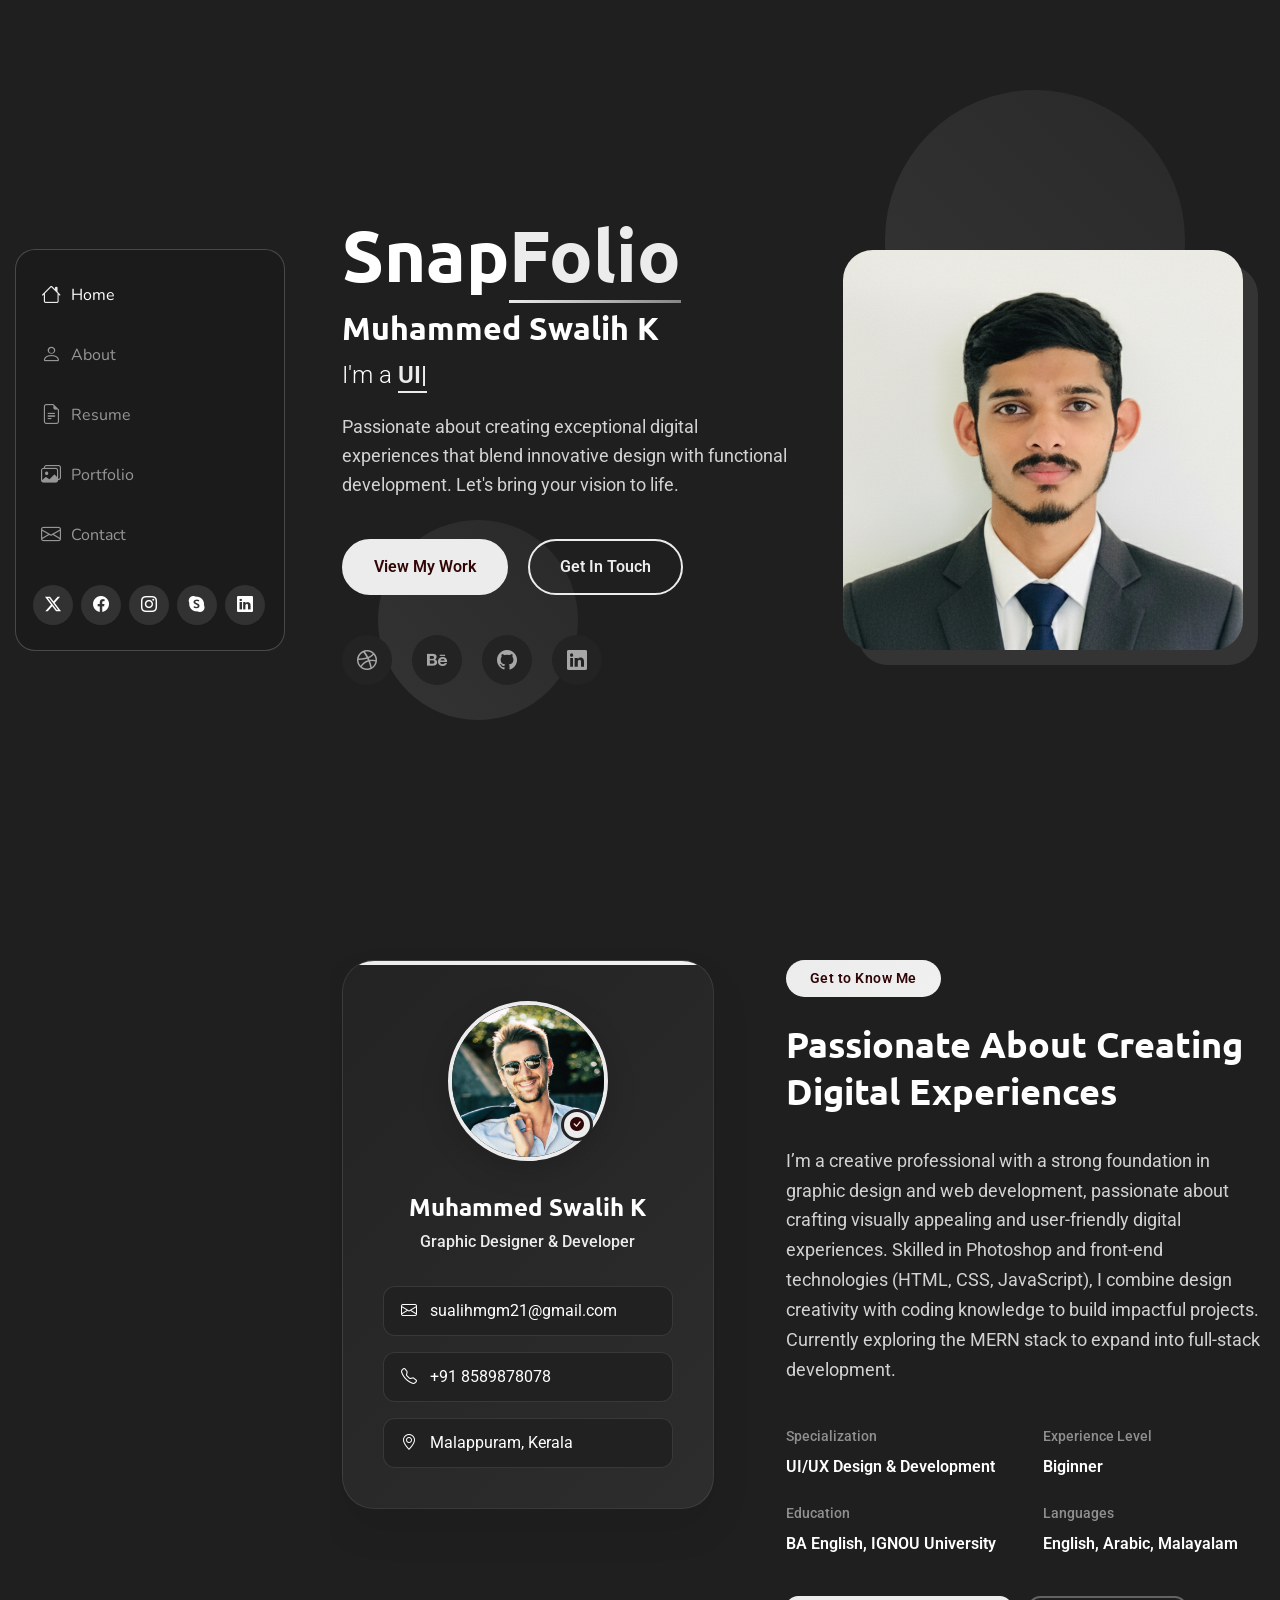
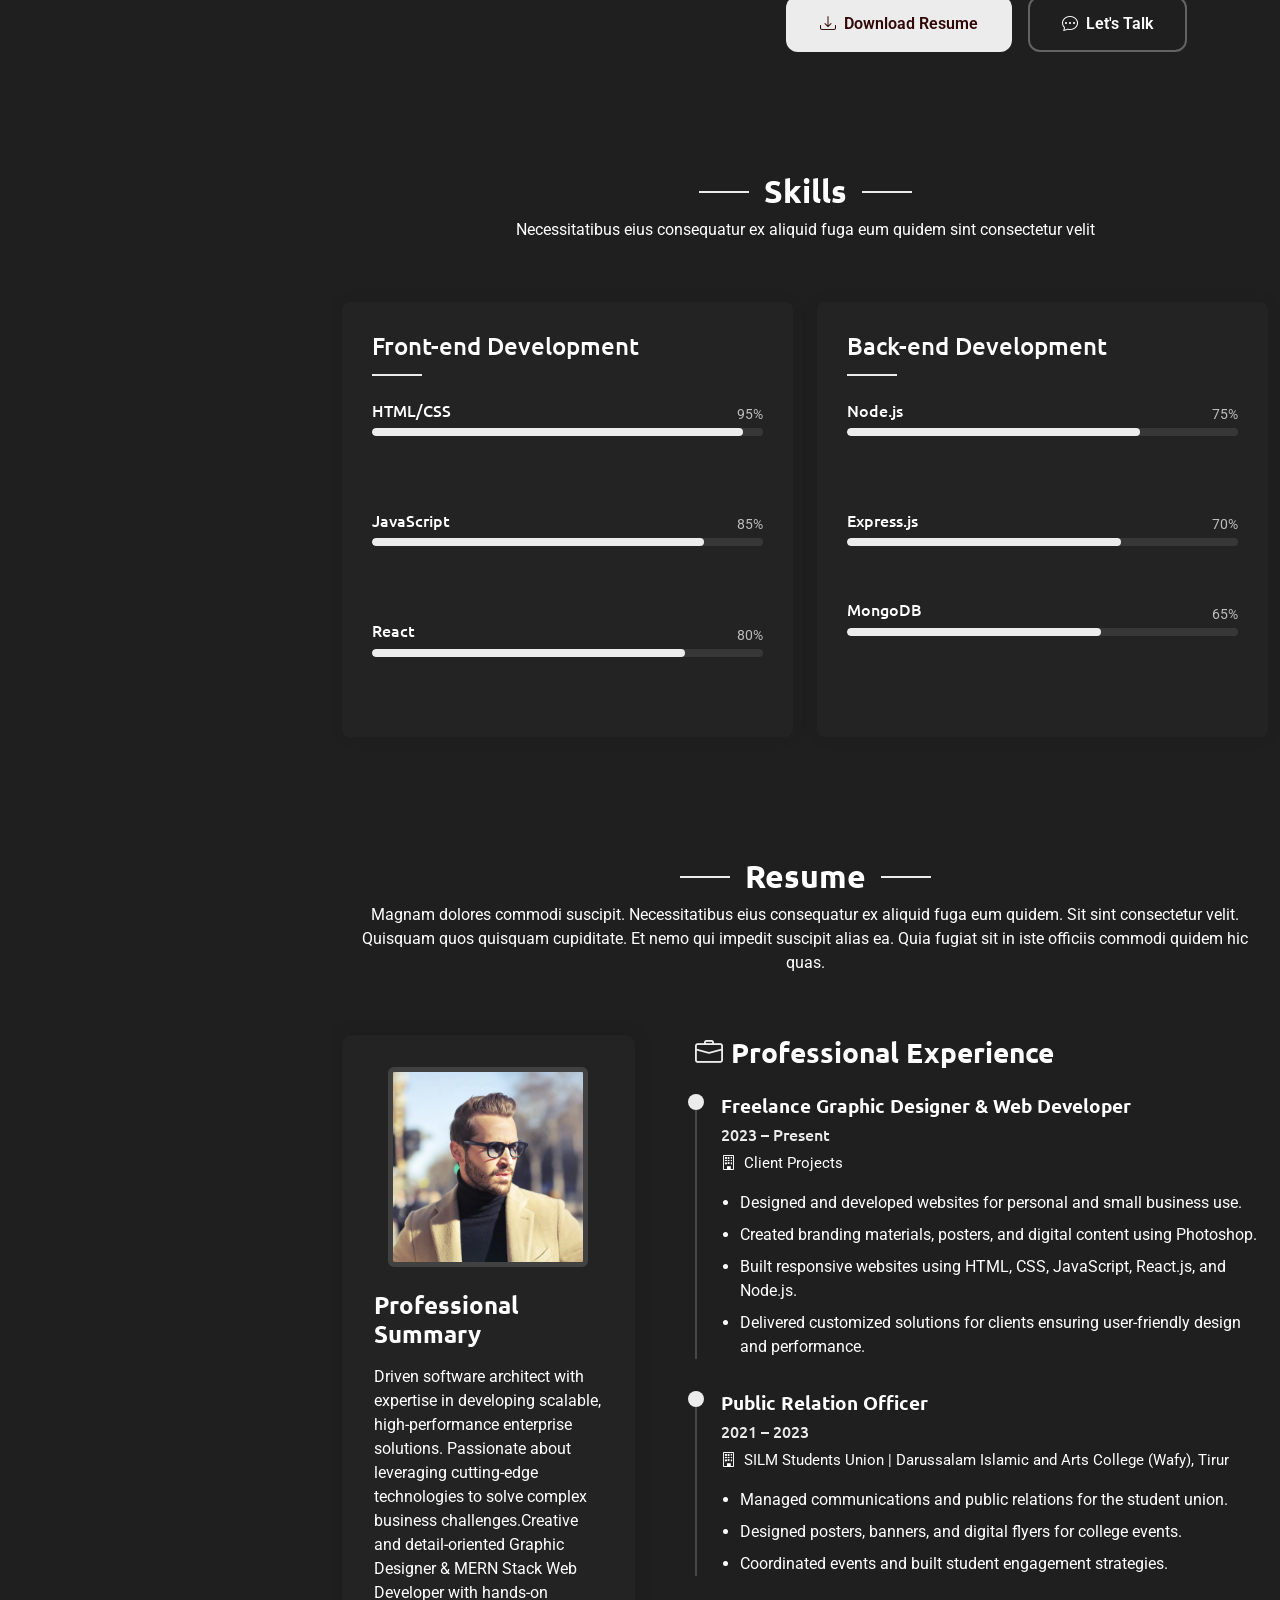
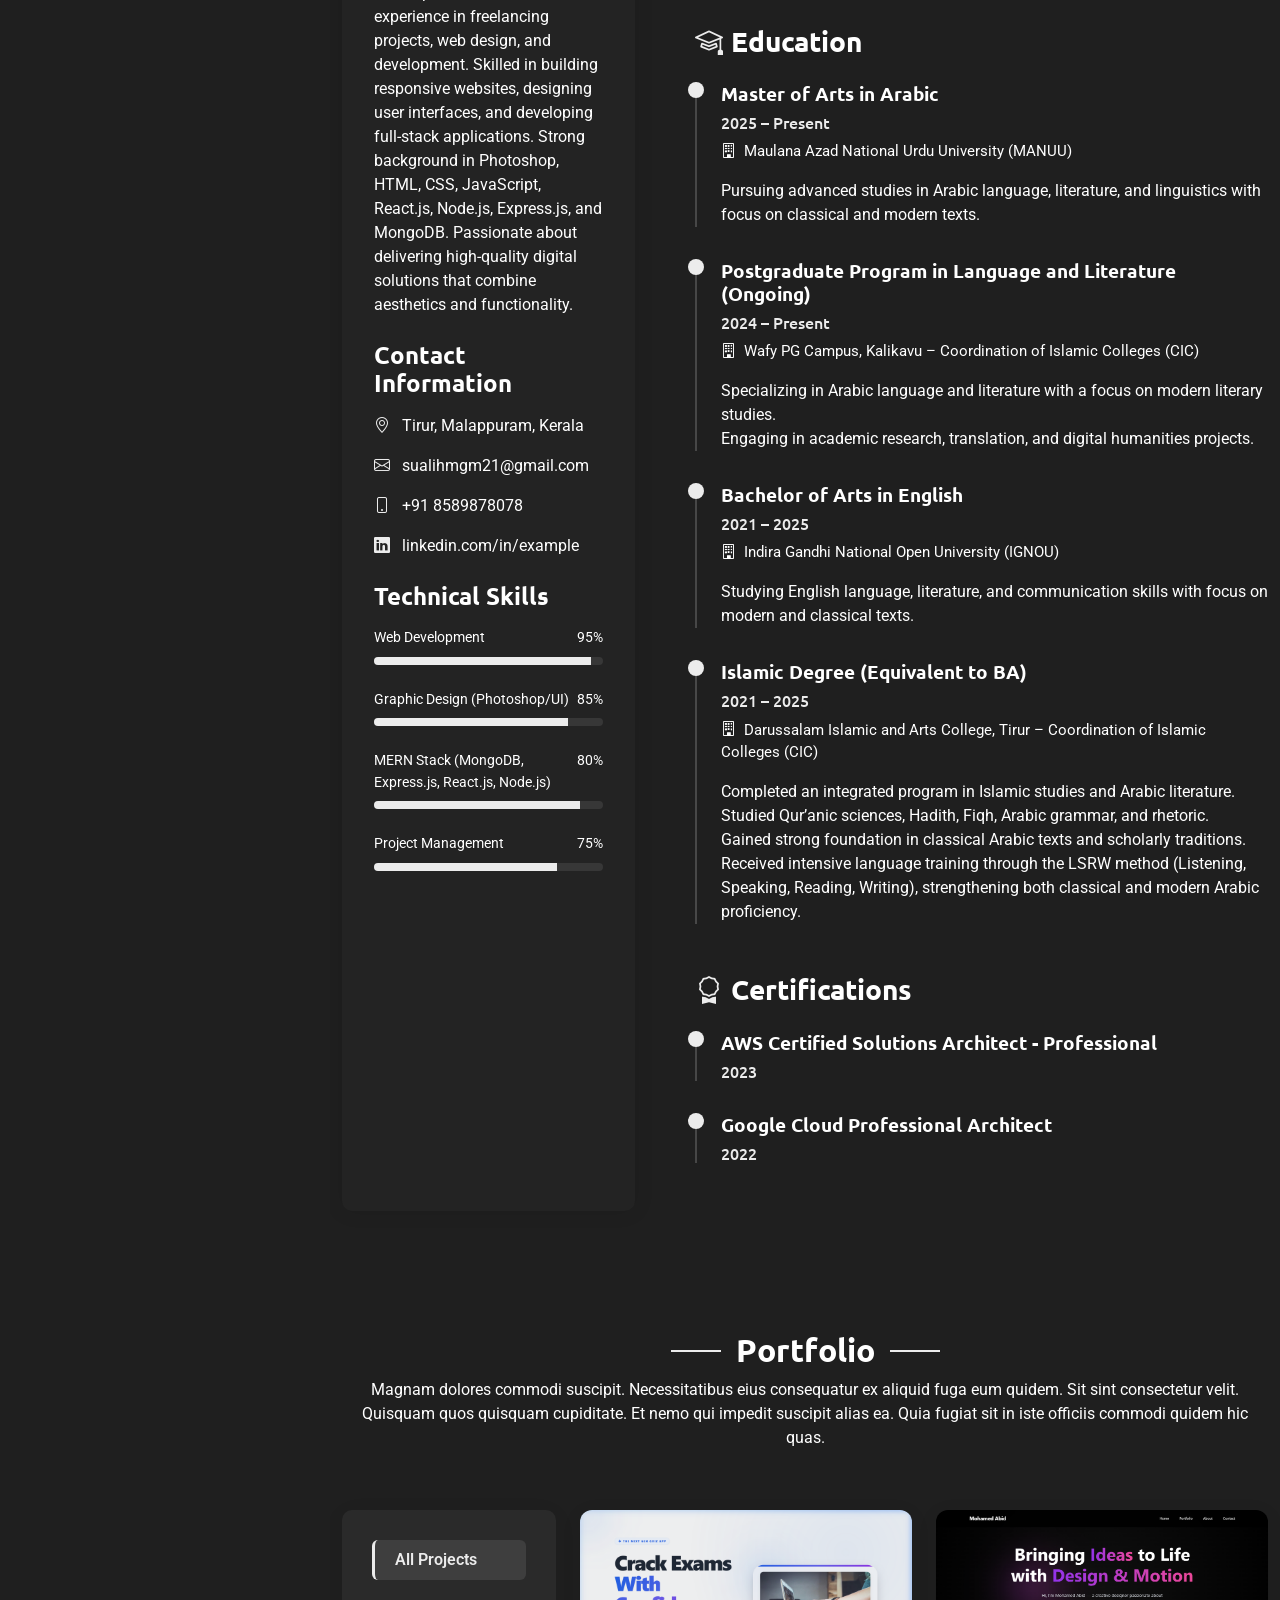
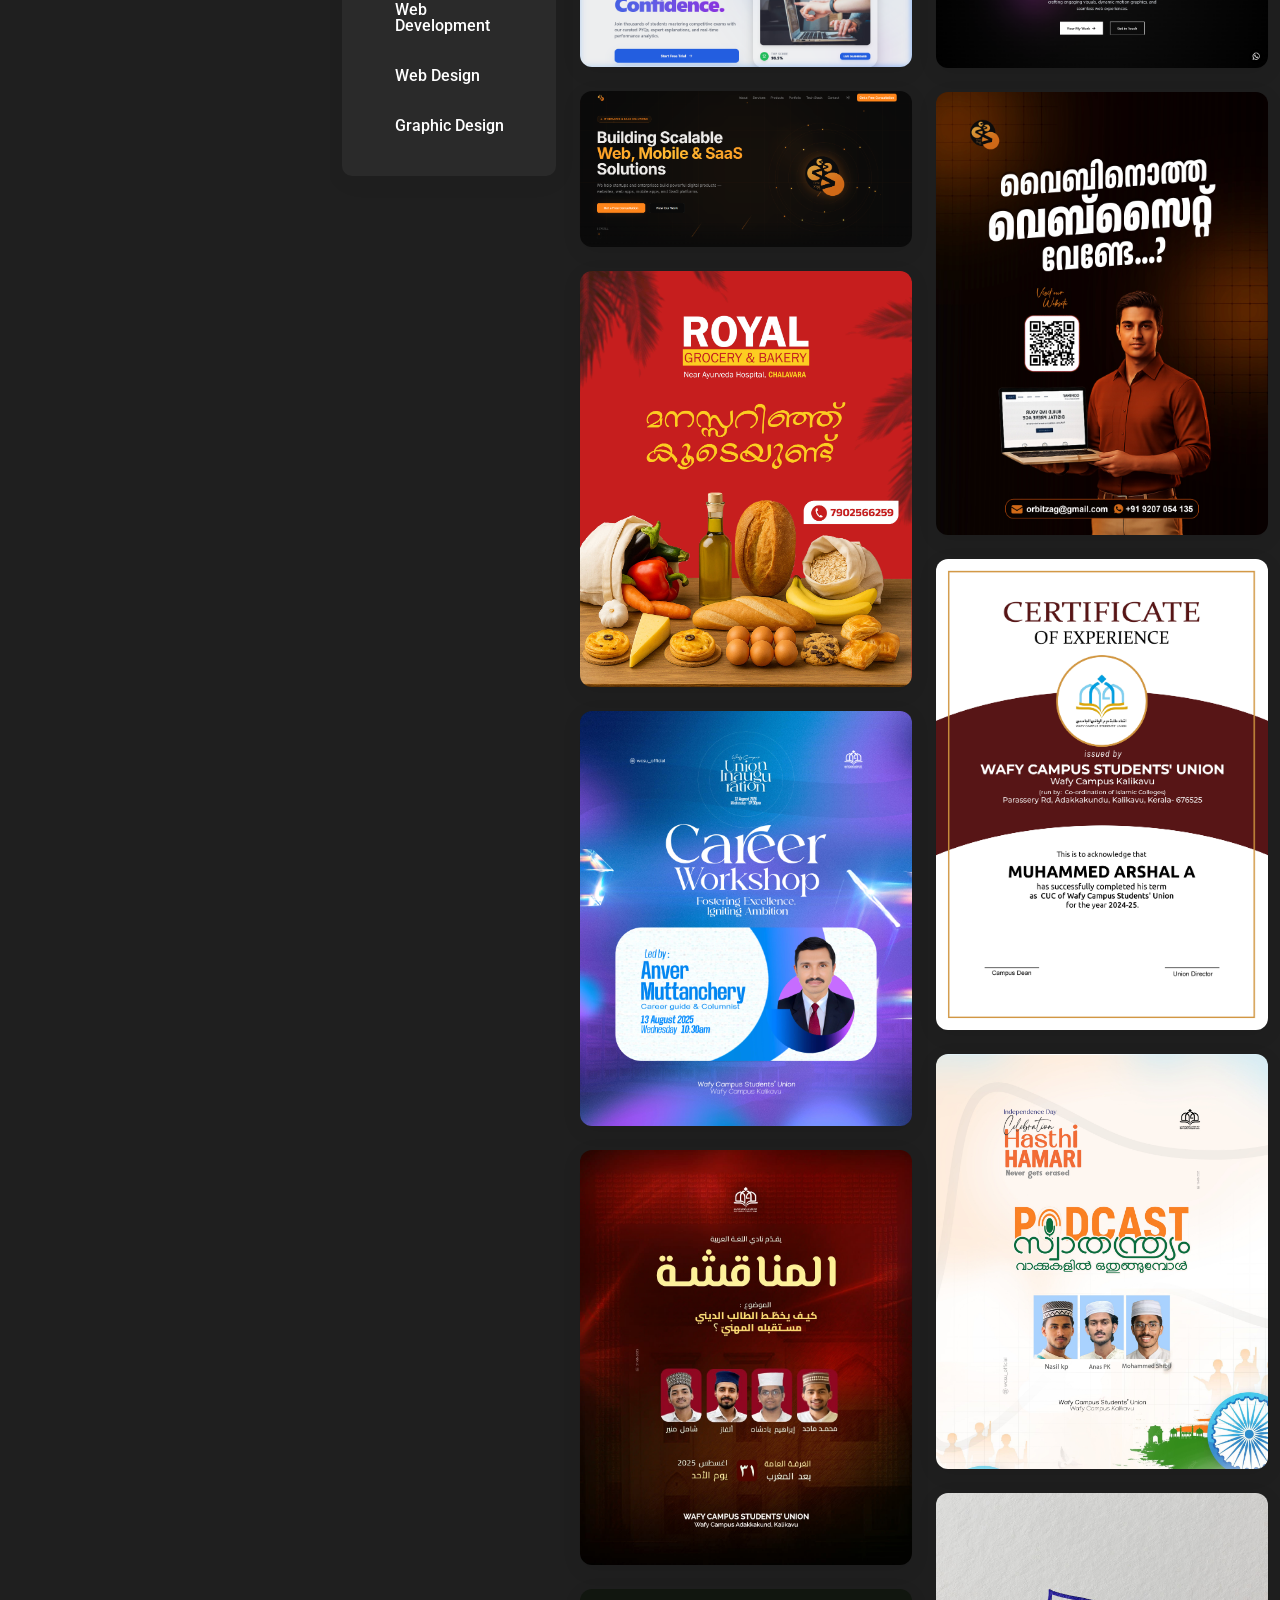
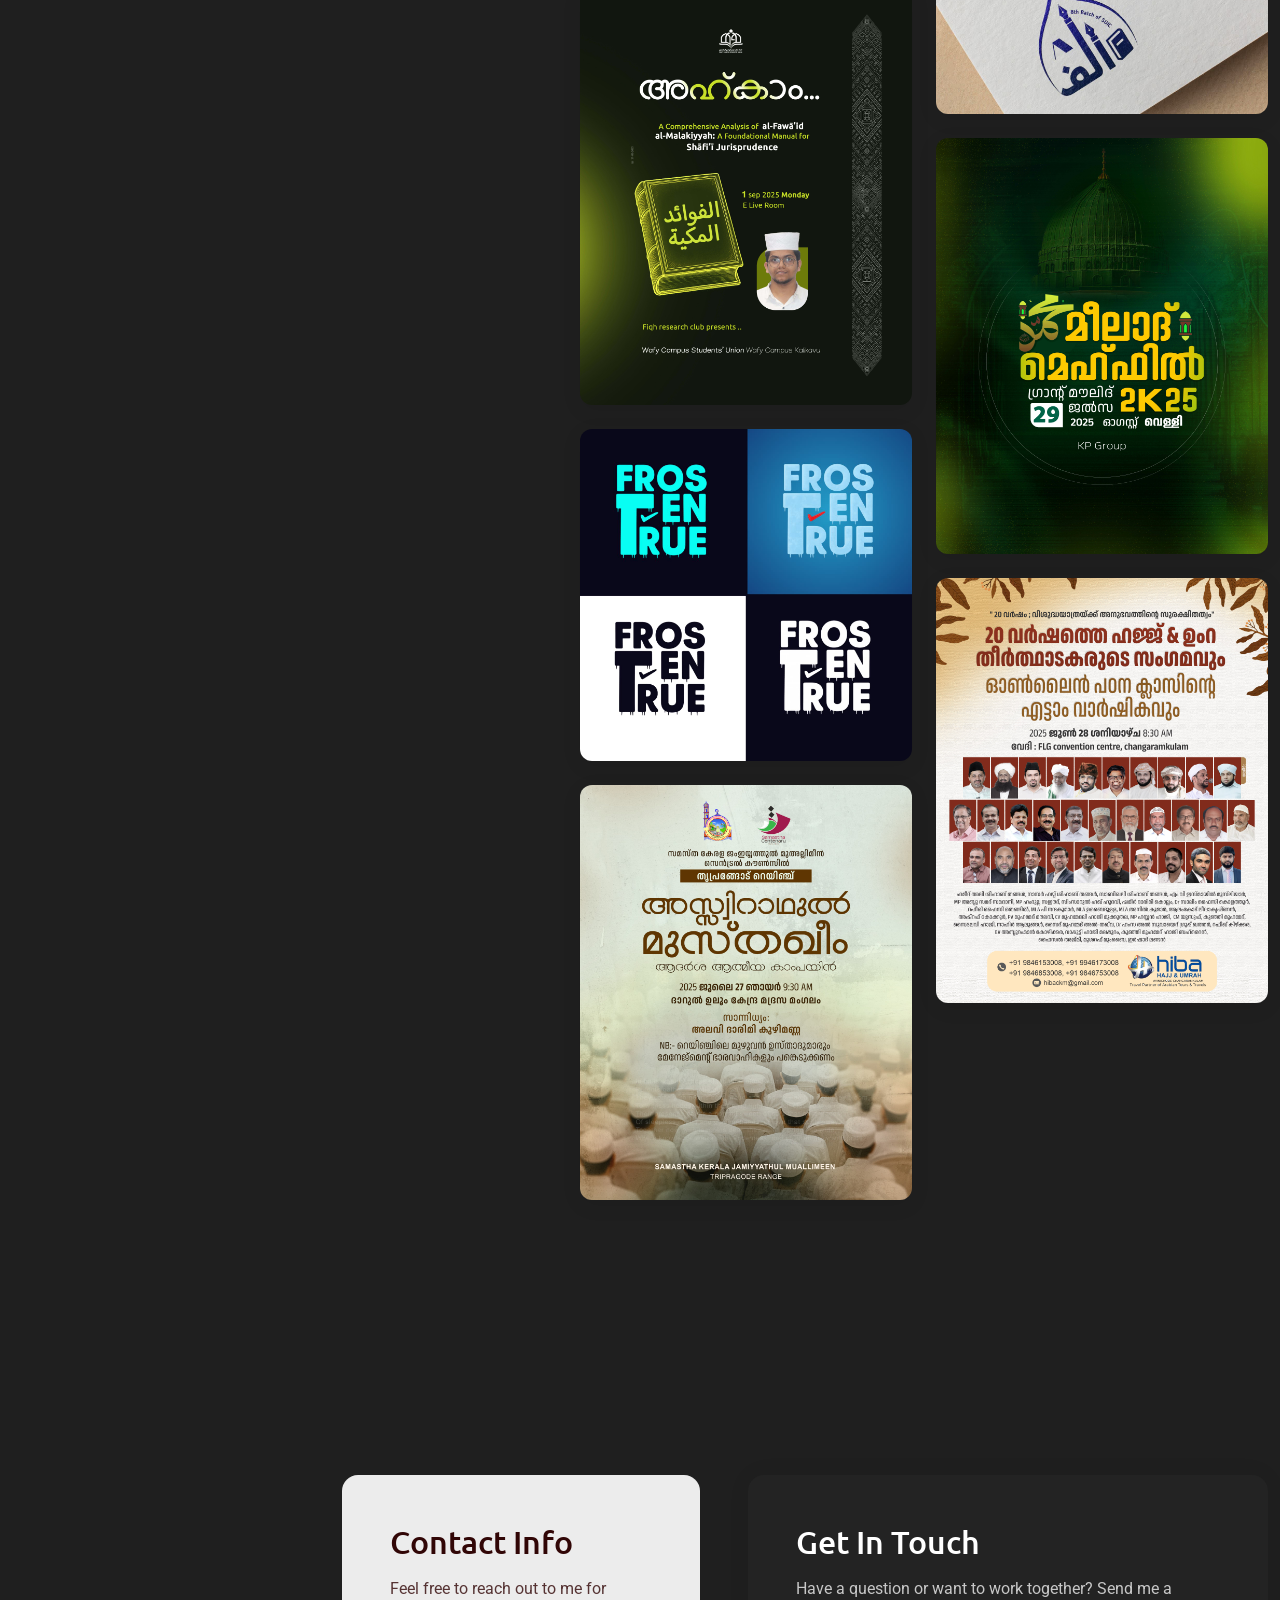
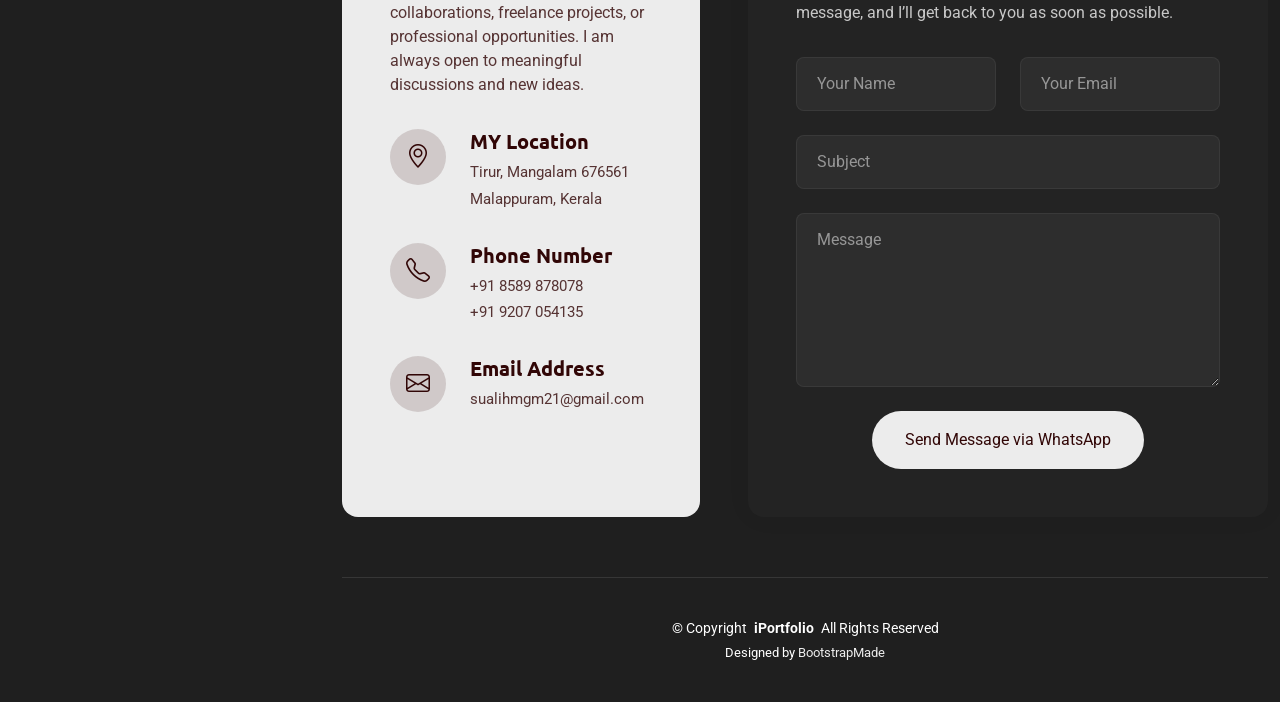
==== index.html @ 0904c077 "Initial commit of SnapFolio portfolio" ====
<!DOCTYPE html>
<html lang="en">

<head>
  <meta charset="utf-8">
  <meta content="width=device-width, initial-scale=1.0" name="viewport">
  <title>Swalih</title>
  <meta name="description" content="">
  <meta name="keywords" content="">

  <!-- Favicons -->
  <link href="assets/img/favicon.png" rel="icon">
  <link href="assets/img/apple-touch-icon.png" rel="apple-touch-icon">

  <!-- Fonts -->
  <link href="https://fonts.googleapis.com" rel="preconnect">
  <link href="https://fonts.gstatic.com" rel="preconnect" crossorigin>
  <link
    href="https://fonts.googleapis.com/css2?family=Roboto:ital,wght@0,100;0,300;0,400;0,500;0,700;0,900;1,100;1,300;1,400;1,500;1,700;1,900&family=Ubuntu:ital,wght@0,300;0,400;0,500;0,700;1,300;1,400;1,500;1,700&family=Nunito:ital,wght@0,200;0,300;0,400;0,500;0,600;0,700;0,800;0,900;1,200;1,300;1,400;1,500;1,600;1,700;1,800;1,900&display=swap"
    rel="stylesheet">

  <!-- Vendor CSS Files -->
  <link href="assets/vendor/bootstrap/css/bootstrap.min.css" rel="stylesheet">
  <link href="assets/vendor/bootstrap-icons/bootstrap-icons.css" rel="stylesheet">
  <link href="assets/vendor/aos/aos.css" rel="stylesheet">
  <link href="assets/vendor/glightbox/css/glightbox.min.css" rel="stylesheet">
  <link href="assets/vendor/swiper/swiper-bundle.min.css" rel="stylesheet">

  <!-- Main CSS File -->
  <link href="assets/css/main.css" rel="stylesheet">
  <script defer src="./forms/contact.js"></script>

  <!-- =======================================================
  * Template Name: SnapFolio
  * Template URL: https://bootstrapmade.com/snapfolio-bootstrap-portfolio-template/
  * Updated: Jul 21 2025 with Bootstrap v5.3.7
  * Author: BootstrapMade.com
  * License: https://bootstrapmade.com/license/
  ======================================================== -->
</head>

<body class="index-page">

  <header id="header" class="header dark-background d-flex flex-column justify-content-center">
    <i class="header-toggle d-xl-none bi bi-list"></i>

    <div class="header-container d-flex flex-column align-items-start">
      <nav id="navmenu" class="navmenu">
        <ul>
          <li><a href="#hero" class="active"><i class="bi bi-house navicon"></i>Home</a></li>
          <li><a href="#about"><i class="bi bi-person navicon"></i> About</a></li>
          <li><a href="#resume"><i class="bi bi-file-earmark-text navicon"></i> Resume</a></li>
          <li><a href="#portfolio"><i class="bi bi-images navicon"></i> Portfolio</a></li>
          <li style="display: none;"><a href="#services"><i class="bi bi-hdd-stack navicon"></i> Services</a></li>
          <li style="display: none;" class="dropdown"><a href="#"><i class="bi bi-menu-button navicon"></i>
              <span>Dropdown</span> <i class="bi bi-chevron-down toggle-dropdown"></i></a>
            <ul>
              <li><a href="#">Dropdown 1</a></li>
              <li class="dropdown"><a href="#"><span>Deep Dropdown</span> <i
                    class="bi bi-chevron-down toggle-dropdown"></i></a>
                <ul>
                  <li><a href="#">Deep Dropdown 1</a></li>
                  <li><a href="#">Deep Dropdown 2</a></li>
                  <li><a href="#">Deep Dropdown 3</a></li>
                  <li><a href="#">Deep Dropdown 4</a></li>
                  <li><a href="#">Deep Dropdown 5</a></li>
                </ul>
              </li>
              <li><a href="#">Dropdown 2</a></li>
              <li><a href="#">Dropdown 3</a></li>
              <li><a href="#">Dropdown 4</a></li>
            </ul>
          </li>
          <li><a href="#contact"><i class="bi bi-envelope navicon"></i> Contact</a></li>
        </ul>
      </nav>

      <div class="social-links text-center">
        <a href="#" class="twitter"><i class="bi bi-twitter-x"></i></a>
        <a href="#" class="facebook"><i class="bi bi-facebook"></i></a>
        <a href="https://www.instagram.com/swalihmgm?igsh=MWQxdHpqbWxndmw5" class="instagram"><i
            class="bi bi-instagram"></i></a>
        <a href="#" class="google-plus"><i class="bi bi-skype"></i></a>
        <a href="#" class="linkedin"><i class="bi bi-linkedin"></i></a>
      </div>

    </div>

  </header>

  <main class="main">

    <!-- Hero Section -->
    <section id="hero" class="hero section">

      <div class="background-elements">
        <div class="bg-circle circle-1"></div>
        <div class="bg-circle circle-2"></div>
      </div>

      <div class="hero-content">

        <div class="container">
          <div class="row align-items-center">

            <div class="col-lg-6" data-aos="fade-right" data-aos-delay="100">
              <div class="hero-text">
                <h1>Snap<span class="accent-text">Folio</span></h1>
                <h2>Muhammed Swalih K</h2>
                <p class="lead">I'm a <span class="typed"
                    data-typed-items="Graphic Designer, UI/UX Designer, Web Developer"></span></p>
                <p class="description">Passionate about creating exceptional digital experiences that blend innovative
                  design with functional development. Let's bring your vision to life.</p>

                <div class="hero-actions">
                  <a href="#portfolio" class="btn btn-primary">View My Work</a>
                  <a href="#contact" class="btn btn-outline">Get In Touch</a>
                </div>

                <div class="social-links">
                  <a href="#"><i class="bi bi-dribbble"></i></a>
                  <a href="#"><i class="bi bi-behance"></i></a>
                  <a href="#"><i class="bi bi-github"></i></a>
                  <a href="#"><i class="bi bi-linkedin"></i></a>
                </div>
              </div>
            </div>

            <div class="col-lg-6" data-aos="fade-left" data-aos-delay="200">
              <div class="hero-visual">
                <div class="profile-container">
                  <div class="profile-background"></div>
                  <img src="assets/img/profile/profile-2.png" alt="Muhammed swalih" class="profile-image">
                </div>
              </div>
            </div>

          </div>
        </div>
      </div>

    </section><!-- /Hero Section -->

    <!-- About Section -->
    <section id="about" class="about section">

      <div class="container" data-aos="fade-up" data-aos-delay="100">

        <div class="row">
          <div class="col-lg-5" data-aos="zoom-in" data-aos-delay="200">
            <div class="profile-card">
              <div class="profile-header">
                <div class="profile-image">
                  <img src="assets/img/profile/profile-square-3.webp" alt="Profile Image" class="img-fluid">
                </div>
                <div class="profile-badge">
                  <i class="bi bi-check-circle-fill"></i>
                </div>
              </div>

              <div class="profile-content">
                <h3>Muhammed Swalih K</h3>
                <p class="profession">Graphic Designer &amp; Developer</p>

                <div class="contact-links">
                  <a href="sualihmgm21@gmail.com" class="contact-item">
                    <i class="bi bi-envelope"></i>
                    sualihmgm21@gmail.com
                  </a>
                  <a href="tel:+15551234567" class="contact-item">
                    <i class="bi bi-telephone"></i>
                    +91 8589878078
                  </a>
                  <a href="#" class="contact-item">
                    <i class="bi bi-geo-alt"></i>
                    Malappuram, Kerala
                  </a>
                </div>
              </div>
            </div>
          </div>

          <div class="col-lg-7" data-aos="fade-left" data-aos-delay="300">
            <div class="about-content">
              <div class="section-header">
                <span class="badge-text">Get to Know Me</span>
                <h2>Passionate About Creating Digital Experiences</h2>
              </div>

              <div class="description">
                <p>I’m a creative professional with a strong foundation in graphic design and web development,
                  passionate about crafting visually appealing and user-friendly digital experiences. Skilled in
                  Photoshop and front-end technologies (HTML, CSS, JavaScript), I combine design creativity with coding
                  knowledge to build impactful projects. Currently exploring the MERN stack to expand into full-stack
                  development.</p>

                <!-- <p>Ut enim ad minima veniam, quis nostrum exercitationem ullam corporis suscipit laboriosam, nisi ut aliquid ex ea commodi consequatur.</p> -->
              </div>

              <!-- <div class="stats-grid">
                <div class="stat-item">
                  <div class="stat-number">10+</div>
                  <div class="stat-label">Projects Completed</div>
                </div>
                <div class="stat-item">
                  <div class="stat-number">1+</div>
                  <div class="stat-label">Years Experience</div>
                </div>
                <div class="stat-item">
                  <div class="stat-number">98%</div>
                  <div class="stat-label">Client Satisfaction</div>
                </div>
              </div> -->

              <div class="details-grid">
                <div class="detail-row">
                  <div class="detail-item">
                    <span class="detail-label">Specialization</span>
                    <span class="detail-value">UI/UX Design &amp; Development</span>
                  </div>
                  <div class="detail-item">
                    <span class="detail-label">Experience Level</span>
                    <span class="detail-value">Biginner</span>
                  </div>
                </div>
                <div class="detail-row">
                  <div class="detail-item">
                    <span class="detail-label">Education</span>
                    <span class="detail-value">BA English, IGNOU University</span>
                  </div>
                  <div class="detail-item">
                    <span class="detail-label">Languages</span>
                    <span class="detail-value">English, Arabic, Malayalam</span>
                  </div>
                </div>
              </div>

              <div class="cta-section">
                <a href="#" class="btn btn-primary">
                  <i class="bi bi-download"></i>
                  Download Resume
                </a>
                <a href="#" class="btn btn-outline">
                  <i class="bi bi-chat-dots"></i>
                  Let's Talk
                </a>
              </div>
            </div>
          </div>
        </div>

      </div>

    </section><!-- /About Section -->

    <!-- Stats Section -->
    <!-- <section id="stats" class="stats section light-background">

      <div class="container" data-aos="fade-up" data-aos-delay="100">

        <div class="row justify-content-center">
          <div class="col-lg-10">
            <div class="stats-wrapper">
              <div class="stats-item" data-aos="zoom-in" data-aos-delay="150">
                <div class="icon-wrapper">
                  <i class="bi bi-emoji-smile"></i>
                </div>
                <span data-purecounter-start="0" data-purecounter-end="232" data-purecounter-duration="1" class="purecounter"></span>
                <p>Happy Clients</p>
              </div>

              <div class="stats-item" data-aos="zoom-in" data-aos-delay="200">
                <div class="icon-wrapper">
                  <i class="bi bi-journal-richtext"></i>
                </div>
                <span data-purecounter-start="0" data-purecounter-end="521" data-purecounter-duration="1" class="purecounter"></span>
                <p>Projects</p>
              </div>

              <div class="stats-item" data-aos="zoom-in" data-aos-delay="250">
                <div class="icon-wrapper">
                  <i class="bi bi-headset"></i>
                </div>
                <span data-purecounter-start="0" data-purecounter-end="1463" data-purecounter-duration="1" class="purecounter"></span>
                <p>Hours Of Support</p>
              </div>

              <div class="stats-item" data-aos="zoom-in" data-aos-delay="300">
                <div class="icon-wrapper">
                  <i class="bi bi-people"></i>
                </div>
                <span data-purecounter-start="0" data-purecounter-end="15" data-purecounter-duration="1" class="purecounter"></span>
                <p>Hard Workers</p>
              </div>
            </div>
          </div>
        </div>

      </div>

    </section>/Stats Section -->

    <!-- Skills Section -->
    <section id="skills" class="skills section">

      <!-- Section Title -->
      <div class="container section-title" data-aos="fade-up">
        <h2>Skills</h2>
        <p>Necessitatibus eius consequatur ex aliquid fuga eum quidem sint consectetur velit</p>
      </div><!-- End Section Title -->

      <div class="container" data-aos="fade-up" data-aos-delay="100">

        <div class="row">
          <div class="col-lg-6">
            <div class="skills-category" data-aos="fade-up" data-aos-delay="200">
              <h3>Front-end Development</h3>
              <div class="skills-animation">
                <div class="skill-item">
                  <div class="d-flex justify-content-between align-items-center">
                    <h4>HTML/CSS</h4>
                    <span class="skill-percentage">95%</span>
                  </div>
                  <div class="progress">
                    <div class="progress-bar" role="progressbar" aria-valuenow="95" aria-valuemin="0"
                      aria-valuemax="100"></div>
                  </div>
                  <div class="skill-tooltip">Expert level knowledge of semantic HTML5 and modern CSS3 techniques</div>
                </div>

                <div class="skill-item">
                  <div class="d-flex justify-content-between align-items-center">
                    <h4>JavaScript</h4>
                    <span class="skill-percentage">85%</span>
                  </div>
                  <div class="progress">
                    <div class="progress-bar" role="progressbar" aria-valuenow="85" aria-valuemin="0"
                      aria-valuemax="100"></div>
                  </div>
                  <div class="skill-tooltip">Strong proficiency in ES6+, DOM manipulation, and modern frameworks</div>
                </div>

                <div class="skill-item">
                  <div class="d-flex justify-content-between align-items-center">
                    <h4>React</h4>
                    <span class="skill-percentage">80%</span>
                  </div>
                  <div class="progress">
                    <div class="progress-bar" role="progressbar" aria-valuenow="80" aria-valuemin="0"
                      aria-valuemax="100"></div>
                  </div>
                  <div class="skill-tooltip">Experience with React hooks, state management, and component architecture
                  </div>
                </div>
              </div>
            </div><!-- End Frontend Skills -->
          </div>

          <div class="col-lg-6">
            <div class="skills-category" data-aos="fade-up" data-aos-delay="300">
              <h3>Back-end Development</h3>
              <div class="skills-animation">
                <div class="skill-item">
                  <div class="d-flex justify-content-between align-items-center">
                    <h4>Node.js</h4>
                    <span class="skill-percentage">75%</span>
                  </div>
                  <div class="progress">
                    <div class="progress-bar" role="progressbar" aria-valuenow="75" aria-valuemin="0"
                      aria-valuemax="100"></div>
                  </div>
                  <div class="skill-tooltip">Server-side JavaScript development with Express and REST APIs</div>
                </div>

                <div class="skill-item">
                  <div class="d-flex justify-content-between align-items-center">
                    <h4>Express.js</h4>
                    <span class="skill-percentage">70%</span>
                  </div>
                  <div class="progress">
                    <div class="progress-bar" role="progressbar" aria-valuenow="70" aria-valuemin="0"
                      aria-valuemax="100"></div>
                  </div>
                  <div class="skill-tooltip">Building REST APIs and middleware management</div>
                </div>

                <div class="skill-item">
                  <div class="d-flex justify-content-between align-items-center">
                    <h4>MongoDB</h4>
                    <span class="skill-percentage">65%</span>
                  </div>
                  <div class="progress">
                    <div class="progress-bar" role="progressbar" aria-valuenow="65" aria-valuemin="0"
                      aria-valuemax="100"></div>
                  </div>
                  <div class="skill-tooltip">Database design, queries, and aggregation pipelines</div>
                </div>
              </div>
            </div><!-- End Backend Skills -->
          </div>
        </div>

      </div>

    </section><!-- /Skills Section -->

    <!-- Resume Section -->
    <section id="resume" class="resume section">

      <!-- Section Title -->
      <div class="container section-title" data-aos="fade-up">
        <h2>Resume</h2>
        <p>Magnam dolores commodi suscipit. Necessitatibus eius consequatur ex aliquid fuga eum quidem. Sit sint
          consectetur velit. Quisquam quos quisquam cupiditate. Et nemo qui impedit suscipit alias ea. Quia fugiat sit
          in iste officiis commodi quidem hic quas.</p>
      </div><!-- End Section Title -->

      <div class="container" data-aos="fade-up" data-aos-delay="100">

        <div class="row gy-4">
          <!-- Left column with summary and contact -->
          <div class="col-lg-4">
            <div class="resume-side" data-aos="fade-right" data-aos-delay="100">
              <div class="profile-img mb-4">
                <img src="assets/img/profile/profile-square-2.webp" alt="Profile" class="img-fluid rounded">
              </div>

              <h3>Professional Summary</h3>
              <p>Driven software architect with expertise in developing scalable, high-performance enterprise solutions.
                Passionate about leveraging cutting-edge technologies to solve complex business challenges.Creative and
                detail-oriented Graphic Designer & MERN Stack Web Developer with hands-on experience in freelancing
                projects, web design, and development. Skilled in building responsive websites, designing user
                interfaces, and developing full-stack applications. Strong background in Photoshop, HTML, CSS,
                JavaScript, React.js, Node.js, Express.js, and MongoDB. Passionate about delivering high-quality digital
                solutions that combine aesthetics and functionality.</p>

              <h3 class="mt-4">Contact Information</h3>
              <ul class="contact-info list-unstyled">
                <li><i class="bi bi-geo-alt"></i> Tirur, Malappuram, Kerala</li>
                <li><i class="bi bi-envelope"></i> sualihmgm21@gmail.com</li>
                <li><i class="bi bi-phone"></i> +91 8589878078</li>
                <li><i class="bi bi-linkedin"></i> linkedin.com/in/example</li>
              </ul>

              <div class="skills-animation mt-4">
                <h3>Technical Skills</h3>
                <div class="skill-item">
                  <div class="d-flex justify-content-between">
                    <span>Web Development</span>
                    <span>95%</span>
                  </div>
                  <div class="progress">
                    <div class="progress-bar" role="progressbar" aria-valuenow="95" aria-valuemin="0"
                      aria-valuemax="100"></div>
                  </div>
                </div>

                <div class="skill-item">
                  <div class="d-flex justify-content-between">
                    <span>Graphic Design (Photoshop/UI)</span>
                    <span>85%</span>
                  </div>
                  <div class="progress">
                    <div class="progress-bar" role="progressbar" aria-valuenow="85" aria-valuemin="0"
                      aria-valuemax="100"></div>
                  </div>
                </div>

                <div class="skill-item">
                  <div class="d-flex justify-content-between">
                    <span>MERN Stack (MongoDB, Express.js, React.js, Node.js)</span>
                    <span>80%</span>
                  </div>
                  <div class="progress">
                    <div class="progress-bar" role="progressbar" aria-valuenow="90" aria-valuemin="0"
                      aria-valuemax="100"></div>
                  </div>
                </div>

                <div class="skill-item">
                  <div class="d-flex justify-content-between">
                    <span>Project Management</span>
                    <span>75%</span>
                  </div>
                  <div class="progress">
                    <div class="progress-bar" role="progressbar" aria-valuenow="80" aria-valuemin="0"
                      aria-valuemax="100"></div>
                  </div>
                </div>
              </div>
            </div>
          </div>

          <!-- Right column with experience and education -->
          <div class="col-lg-8 ps-4 ps-lg-5">
            <!-- Experience Section -->
            <div class="resume-section" data-aos="fade-up">
              <h3><i class="bi bi-briefcase me-2"></i>Professional Experience</h3>

              <div class="resume-item">
                <h4>Freelance Graphic Designer & Web Developer</h4>
                <h5>2023 – Present</h5>
                <p class="company"><i class="bi bi-building"></i>Client Projects</p>
                <ul>
                  <li>Designed and developed websites for personal and small business use.</li>
                  <li>Created branding materials, posters, and digital content using Photoshop.</li>
                  <li>Built responsive websites using HTML, CSS, JavaScript, React.js, and Node.js.</li>
                  <li>Delivered customized solutions for clients ensuring user-friendly design and performance.</li>
                </ul>
              </div>

              <div class="resume-item">
                <h4>Public Relation Officer</h4>
                <h5>2021 – 2023</h5>
                <p class="company"><i class="bi bi-building"></i>SILM Students Union | Darussalam Islamic and Arts
                  College (Wafy), Tirur</p>
                <ul>
                  <li>Managed communications and public relations for the student union.</li>
                  <li>Designed posters, banners, and digital flyers for college events.</li>
                  <li>Coordinated events and built student engagement strategies.</li>
                </ul>
              </div>
            </div>

            <!-- Education Section -->
            <div class="resume-section" data-aos="fade-up" data-aos-delay="100">
              <h3><i class="bi bi-mortarboard me-2"></i>Education</h3>

              <div class="resume-item">
                <h4>Master of Arts in Arabic</h4>
                <h5>2025 – Present</h5>
                <p class="company"><i class="bi bi-building"></i>Maulana Azad National Urdu University (MANUU)</p>
                <p>Pursuing advanced studies in Arabic language, literature, and linguistics with focus on classical and
                  modern texts.</p>
              </div>

              <div class="resume-item">
                <h4>Postgraduate Program in Language and Literature (Ongoing)</h4>
                <h5>2024 – Present</h5>
                <p class="company"><i class="bi bi-building"></i>Wafy PG Campus, Kalikavu – Coordination of Islamic
                  Colleges (CIC)</p>
                <p>Specializing in Arabic language and literature with a focus on modern literary studies.</p>
                <p>Engaging in academic research, translation, and digital humanities projects.</p>
              </div>

              <div class="resume-item">
                <h4>Bachelor of Arts in English</h4>
                <h5>2021 – 2025</h5>
                <p class="company"><i class="bi bi-building"></i>Indira Gandhi National Open University (IGNOU)</p>
                <p>Studying English language, literature, and communication skills with focus on modern and classical
                  texts.</p>
              </div>

              <div class="resume-item">
                <h4>Islamic Degree (Equivalent to BA)</h4>
                <h5>2021 – 2025</h5>
                <p class="company"><i class="bi bi-building"></i>Darussalam Islamic and Arts College, Tirur –
                  Coordination of Islamic Colleges (CIC)</p>
                <p>Completed an integrated program in Islamic studies and Arabic literature.</p>
                <p>Studied Qur’anic sciences, Hadith, Fiqh, Arabic grammar, and rhetoric.</p>
                <p>Gained strong foundation in classical Arabic texts and scholarly traditions.</p>
                <p>Received intensive language training through the LSRW method (Listening, Speaking, Reading, Writing),
                  strengthening both classical and modern Arabic proficiency.</p>
              </div>

            </div>

            <!-- Certifications Section -->
            <div class="resume-section" data-aos="fade-up" data-aos-delay="200">
              <h3><i class="bi bi-award me-2"></i>Certifications</h3>

              <div class="resume-item">
                <h4>AWS Certified Solutions Architect - Professional</h4>
                <h5>2023</h5>
              </div>

              <div class="resume-item">
                <h4>Google Cloud Professional Architect</h4>
                <h5>2022</h5>
              </div>
            </div>
          </div>
        </div>

      </div>

    </section><!-- /Resume Section -->

    <!-- Portfolio Section -->
    <section id="portfolio" class="portfolio section">

      <!-- Section Title -->
      <div class="container section-title" data-aos="fade-up">
        <h2>Portfolio</h2>
        <p>Magnam dolores commodi suscipit. Necessitatibus eius consequatur ex aliquid fuga eum quidem. Sit sint
          consectetur velit. Quisquam quos quisquam cupiditate. Et nemo qui impedit suscipit alias ea. Quia fugiat sit
          in iste officiis commodi quidem hic quas.</p>
      </div><!-- End Section Title -->

      <div class="container" data-aos="fade-up" data-aos-delay="100">

        <div class="isotope-layout" data-default-filter="*" data-layout="masonry" data-sort="original-order">

          <div class="row">
            <div class="col-lg-3 filter-sidebar">
              <div class="filters-wrapper" data-aos="fade-right" data-aos-delay="150">
                <ul class="portfolio-filters isotope-filters">
                  <li data-filter="*" class="filter-active">All Projects</li>
                  <li data-filter=".filter-photography">Web Development</li>
                  <li data-filter=".filter-design">Web Design</li>
                  <!-- <li data-filter=".filter-automotive">Automotive</li> -->
                  <li data-filter=".filter-nature">Graphic Design</li>
                </ul>
              </div>
            </div>

            <div class="col-lg-9">
              <div class="row gy-4 portfolio-container isotope-container" data-aos="fade-up" data-aos-delay="200">

                <div class="col-lg-6 col-md-6 portfolio-item isotope-item filter-photography">
                  <div class="portfolio-wrap">
                    <img src="assets/img/portfolio/quixart-design.png" class="img-fluid" alt="Quixart Quiz App"
                      loading="lazy">
                    <div class="portfolio-info">
                      <div class="content">
                        <span class="category">Web Development</span>
                        <h4>Quixart Quiz App</h4>
                        <div class="portfolio-links">
                          <a href="assets/img/portfolio/quixart-design.png" class="glightbox"
                            title="Quixart - Crack Exams With Confidence"><i class="bi bi-plus-lg"></i></a>
                          <a href="quixart-details.html" title="More Details"><i class="bi bi-arrow-right"></i></a>
                        </div>
                      </div>
                    </div>
                  </div>
                </div><!-- End Portfolio Item -->

                <div class="col-lg-6 col-md-6 portfolio-item isotope-item filter-design">
                  <div class="portfolio-wrap">
                    <img src="assets/img/portfolio/mohamed-abid-design.png" class="img-fluid"
                      alt="Mohamed Abid Portfolio" loading="lazy">
                    <div class="portfolio-info">
                      <div class="content">
                        <span class="category">Web Design</span>
                        <h4>Mohamed Abid Portfolio</h4>
                        <div class="portfolio-links">
                          <a href="assets/img/portfolio/mohamed-abid-design.png" class="glightbox"
                            title="Mohamed Abid - Bringing Ideas to Life with Design & Motion"><i
                              class="bi bi-plus-lg"></i></a>
                          <a href="mohamed-abid-details.html" title="More Details"><i class="bi bi-arrow-right"></i></a>
                        </div>
                      </div>
                    </div>
                  </div>
                </div><!-- End Portfolio Item -->

                <div class="col-lg-6 col-md-6 portfolio-item isotope-item filter-design">
                  <div class="portfolio-wrap">
                    <img src="assets/img/portfolio/orbitzag-design.png" class="img-fluid"
                      alt="Orbitzag Portfolio" loading="lazy">
                    <div class="portfolio-info">
                      <div class="content">
                        <span class="category">Web Design</span>
                        <h4>Orbitzag Portfolio</h4>
                        <div class="portfolio-links">
                          <a href="assets/img/portfolio/orbitzag-design.png" class="glightbox"
                            title="Orbitzag - Building Scalable Web, Mobile & SaaS Solutions"><i
                              class="bi bi-plus-lg"></i></a>
                          <a href="orbitzag-details.html" title="More Details"><i class="bi bi-arrow-right"></i></a>
                        </div>
                      </div>
                    </div>
                  </div>
                </div><!-- End Portfolio Item -->

                <div class="col-lg-6 col-md-6 portfolio-item isotope-item filter-nature">
                  <div class="portfolio-wrap">
                    <img src="assets/img/portfolio/orbitzag-poster.jpg" class="img-fluid" alt="OrbitZag Website Poster"
                      loading="lazy">
                    <div class="portfolio-info">
                      <div class="content">
                        <span class="category">Graphic Design</span>
                        <h4>OrbitZag Website Poster</h4>
                        <div class="portfolio-links">
                          <a href="assets/img/portfolio/orbitzag-poster.jpg" class="glightbox"
                            title="OrbitZag - Innovative Tech Solutions Poster"><i class="bi bi-plus-lg"></i></a>
                        </div>
                      </div>
                    </div>
                  </div>
                </div><!-- End Portfolio Item -->

                <div class="col-lg-6 col-md-6 portfolio-item isotope-item filter-nature">
                  <div class="portfolio-wrap">
                    <img src="assets/img/portfolio/royal-bakes.png" class="img-fluid" alt="Royal Bakes Poster"
                      loading="lazy">
                    <div class="portfolio-info">
                      <div class="content">
                        <span class="category">Graphic Design</span>
                        <h4>Royal Bakes Poster</h4>
                        <div class="portfolio-links">
                          <a href="assets/img/portfolio/royal-bakes.png" class="glightbox"
                            title="Royal Bakes - Bakery Branding"><i class="bi bi-plus-lg"></i></a>
                        </div>
                      </div>
                    </div>
                  </div>
                </div><!-- End Portfolio Item -->

                <div class="col-lg-6 col-md-6 portfolio-item isotope-item filter-nature">
                  <div class="portfolio-wrap">
                    <img src="assets/img/portfolio/arshal.jpg" class="img-fluid" alt="Arshal Poster"
                      loading="lazy">
                    <div class="portfolio-info">
                      <div class="content">
                        <span class="category">Graphic Design</span>
                        <h4>Arshal Poster</h4>
                        <div class="portfolio-links">
                          <a href="assets/img/portfolio/arshal.jpg" class="glightbox"
                            title="Arshal - Visual Design"><i class="bi bi-plus-lg"></i></a>
                        </div>
                      </div>
                    </div>
                  </div>
                </div><!-- End Portfolio Item -->

                <div class="col-lg-6 col-md-6 portfolio-item isotope-item filter-nature">
                  <div class="portfolio-wrap">
                    <img src="assets/img/portfolio/career-guide.jpg" class="img-fluid" alt="Career Guide Poster"
                      loading="lazy">
                    <div class="portfolio-info">
                      <div class="content">
                        <span class="category">Graphic Design</span>
                        <h4>Career Guide Poster</h4>
                        <div class="portfolio-links">
                          <a href="assets/img/portfolio/career-guide.jpg" class="glightbox"
                            title="Career Guide - Educational Poster"><i class="bi bi-plus-lg"></i></a>
                        </div>
                      </div>
                    </div>
                  </div>
                </div><!-- End Portfolio Item -->

                <div class="col-lg-6 col-md-6 portfolio-item isotope-item filter-nature">
                  <div class="portfolio-wrap">
                    <img src="assets/img/portfolio/independence-day-podcast.jpg" class="img-fluid" alt="Independence Day Podcast"
                      loading="lazy">
                    <div class="portfolio-info">
                      <div class="content">
                        <span class="category">Graphic Design</span>
                        <h4>Independence Day Podcast</h4>
                        <div class="portfolio-links">
                          <a href="assets/img/portfolio/independence-day-podcast.jpg" class="glightbox"
                            title="Independence Day Podcast - Poster Design"><i class="bi bi-plus-lg"></i></a>
                        </div>
                      </div>
                    </div>
                  </div>
                </div><!-- End Portfolio Item -->

                <div class="col-lg-6 col-md-6 portfolio-item isotope-item filter-nature">
                  <div class="portfolio-wrap">
                    <img src="assets/img/portfolio/munaqasha.jpg" class="img-fluid" alt="Munaqasha Poster"
                      loading="lazy">
                    <div class="portfolio-info">
                      <div class="content">
                        <span class="category">Graphic Design</span>
                        <h4>Munaqasha Poster</h4>
                        <div class="portfolio-links">
                          <a href="assets/img/portfolio/munaqasha.jpg" class="glightbox"
                            title="Munaqasha - Event Poster"><i class="bi bi-plus-lg"></i></a>
                        </div>
                      </div>
                    </div>
                  </div>
                </div><!-- End Portfolio Item -->

                <div class="col-lg-6 col-md-6 portfolio-item isotope-item filter-nature">
                  <div class="portfolio-wrap">
                    <img src="assets/img/portfolio/suic-logo.jpg" class="img-fluid" alt="SUIC 8th Batch Logo"
                      loading="lazy">
                    <div class="portfolio-info">
                      <div class="content">
                        <span class="category">Graphic Design</span>
                        <h4>SUIC 8th Batch Logo</h4>
                        <div class="portfolio-links">
                          <a href="assets/img/portfolio/suic-logo.jpg" class="glightbox"
                            title="SUIC 8th Batch - Logo Design"><i class="bi bi-plus-lg"></i></a>
                        </div>
                      </div>
                    </div>
                  </div>
                </div><!-- End Portfolio Item -->

                <div class="col-lg-6 col-md-6 portfolio-item isotope-item filter-nature">
                  <div class="portfolio-wrap">
                    <img src="assets/img/portfolio/ahkam.jpg" class="img-fluid" alt="Ahkam Poster"
                      loading="lazy">
                    <div class="portfolio-info">
                      <div class="content">
                        <span class="category">Graphic Design</span>
                        <h4>Ahkam Poster</h4>
                        <div class="portfolio-links">
                          <a href="assets/img/portfolio/ahkam.jpg" class="glightbox"
                            title="Ahkam - Visual Design"><i class="bi bi-plus-lg"></i></a>
                        </div>
                      </div>
                    </div>
                  </div>
                </div><!-- End Portfolio Item -->

                <div class="col-lg-6 col-md-6 portfolio-item isotope-item filter-nature">
                  <div class="portfolio-wrap">
                    <img src="assets/img/portfolio/kp-group-meelad.jpg" class="img-fluid" alt="KP Group Meelad Poster"
                      loading="lazy">
                    <div class="portfolio-info">
                      <div class="content">
                        <span class="category">Graphic Design</span>
                        <h4>KP Group Meelad Poster</h4>
                        <div class="portfolio-links">
                          <a href="assets/img/portfolio/kp-group-meelad.jpg" class="glightbox"
                            title="KP Group Meelad - Celebration Poster"><i class="bi bi-plus-lg"></i></a>
                        </div>
                      </div>
                    </div>
                  </div>
                </div><!-- End Portfolio Item -->

                <div class="col-lg-6 col-md-6 portfolio-item isotope-item filter-nature">
                  <div class="portfolio-wrap">
                    <img src="assets/img/portfolio/frozen-true.jpg" class="img-fluid" alt="Frozen True Poster"
                      loading="lazy">
                    <div class="portfolio-info">
                      <div class="content">
                        <span class="category">Graphic Design</span>
                        <h4>Frozen True Poster</h4>
                        <div class="portfolio-links">
                          <a href="assets/img/portfolio/frozen-true.jpg" class="glightbox"
                            title="Frozen True - Brand Design"><i class="bi bi-plus-lg"></i></a>
                        </div>
                      </div>
                    </div>
                  </div>
                </div><!-- End Portfolio Item -->

                <div class="col-lg-6 col-md-6 portfolio-item isotope-item filter-nature">
                  <div class="portfolio-wrap">
                    <img src="assets/img/portfolio/hiba-travals.jpg" class="img-fluid" alt="Hiba Travels Poster"
                      loading="lazy">
                    <div class="portfolio-info">
                      <div class="content">
                        <span class="category">Graphic Design</span>
                        <h4>Hiba Travels Poster</h4>
                        <div class="portfolio-links">
                          <a href="assets/img/portfolio/hiba-travals.jpg" class="glightbox"
                            title="Hiba Travels - 20th Anniversary Poster"><i class="bi bi-plus-lg"></i></a>
                        </div>
                      </div>
                    </div>
                  </div>
                </div><!-- End Portfolio Item -->

                <div class="col-lg-6 col-md-6 portfolio-item isotope-item filter-nature">
                  <div class="portfolio-wrap">
                    <img src="assets/img/portfolio/range.jpg" class="img-fluid" alt="Range Poster"
                      loading="lazy">
                    <div class="portfolio-info">
                      <div class="content">
                        <span class="category">Graphic Design</span>
                        <h4>Range Poster</h4>
                        <div class="portfolio-links">
                          <a href="assets/img/portfolio/range.jpg" class="glightbox"
                            title="Range - Visual Artwork"><i class="bi bi-plus-lg"></i></a>
                        </div>
                      </div>
                    </div>
                  </div>
                </div><!-- End Portfolio Item -->

              </div><!-- End Portfolio Container -->
            </div>
          </div>

        </div>

      </div>

    </section><!-- /Portfolio Section -->

    <!-- Services Section -->
    <section id="services" class="services section" style="display: none;">

      <!-- Section Title -->
      <div class="container section-title" data-aos="fade-up">
        <h2>Services</h2>
        <p>Necessitatibus eius consequatur ex aliquid fuga eum quidem sint consectetur velit</p>
      </div><!-- End Section Title -->

      <div class="container" data-aos="fade-up" data-aos-delay="100">

        <div class="service-header">
          <div class="row align-items-center">
            <div class="col-lg-8 col-md-12">
              <div class="service-intro">
                <h2 class="service-heading">
                  <div>Innovative business</div>
                  <div><span>performance solutions</span></div>
                </h2>
              </div>
            </div>
            <div class="col-lg-4 col-md-12">
              <div class="service-summary">
                <p>
                  We integrate forward-thinking strategies, creative approaches, and state-of-the-art technologies to
                  deliver exceptional customer experiences that drive growth and engage target markets.
                </p>
                <a href="services.html" class="service-btn">
                  View All Services
                  <i class="bi bi-arrow-right"></i>
                </a>
              </div>
            </div>
          </div>
        </div>

        <div class="row justify-content-center">
          <div class="col-lg-4 col-md-6" data-aos="fade-up" data-aos-delay="100">
            <div class="service-card position-relative z-1">
              <div class="service-icon">
                <i class="bi bi-palette"></i>
              </div>
              <a href="service-details.html"
                class="card-action d-flex align-items-center justify-content-center rounded-circle">
                <i class="bi bi-arrow-up-right"></i>
              </a>
              <h3>
                <a href="service-details.html">
                  Creative <span>branding</span>
                </a>
              </h3>
              <p>
                Nulla facilisi. Maecenas eget magna neque. Suspendisse potenti. Curabitur eleifend nisi non magna
                vulputate, vel condimentum libero tempus. Proin consectetur feugiat diam.
              </p>
            </div>
          </div>
          <div class="col-lg-4 col-md-6" data-aos="fade-up" data-aos-delay="200">
            <div class="service-card position-relative z-1">
              <div class="service-icon">
                <i class="bi bi-gem"></i>
              </div>
              <a href="service-details.html"
                class="card-action d-flex align-items-center justify-content-center rounded-circle">
                <i class="bi bi-arrow-up-right"></i>
              </a>
              <h3>
                <a href="service-details.html">
                  Design <span>systems</span>
                </a>
              </h3>
              <p>
                Praesent euismod varius tellus, vel bibendum nunc interdum at. Donec vehicula diam vel metus venenatis
                convallis. Aliquam erat volutpat. Etiam viverra magna sit amet.
              </p>
            </div>
          </div>
          <div class="col-lg-4 col-md-6" data-aos="fade-up" data-aos-delay="300">
            <div class="service-card position-relative z-1">
              <div class="service-icon">
                <i class="bi bi-megaphone"></i>
              </div>
              <a href="service-details.html"
                class="card-action d-flex align-items-center justify-content-center rounded-circle">
                <i class="bi bi-arrow-up-right"></i>
              </a>
              <h3>
                <a href="service-details.html">
                  Marketing <span>strategies</span>
                </a>
              </h3>
              <p>
                Vivamus tempor velit id magna dictum, sed fermentum nisi faucibus. Integer nec pretium sapien. Fusce
                tincidunt ligula et purus consequat, ac pellentesque nulla eleifend.
              </p>
            </div>
          </div>
          <div class="col-lg-4 col-md-6" data-aos="fade-up" data-aos-delay="100">
            <div class="service-card position-relative z-1">
              <div class="service-icon">
                <i class="bi bi-code-slash"></i>
              </div>
              <a href="service-details.html"
                class="card-action d-flex align-items-center justify-content-center rounded-circle">
                <i class="bi bi-arrow-up-right"></i>
              </a>
              <h3>
                <a href="service-details.html">
                  Digital <span>platforms</span>
                </a>
              </h3>
              <p>
                Cras fermentum odio eu feugiat malesuada. Vestibulum ante ipsum primis in faucibus orci luctus et
                accumsan cursus. Morbi placerat nulla vel nunc viverra accumsan.
              </p>
            </div>
          </div>
          <div class="col-lg-4 col-md-6" data-aos="fade-up" data-aos-delay="200">
            <div class="service-card position-relative z-1">
              <div class="service-icon">
                <i class="bi bi-graph-up"></i>
              </div>
              <a href="service-details.html"
                class="card-action d-flex align-items-center justify-content-center rounded-circle">
                <i class="bi bi-arrow-up-right"></i>
              </a>
              <h3>
                <a href="service-details.html">
                  Growth <span>acceleration</span>
                </a>
              </h3>
              <p>
                Aenean vel augue vel nisi bibendum posuere. Phasellus in lacus quis urna sodales dignissim. Duis aliquam
                libero eget risus facilisis. Quisque eget libero vel nisl fringilla.
              </p>
            </div>
          </div>
          <div class="col-lg-4 col-md-6" data-aos="fade-up" data-aos-delay="300">
            <div class="service-card position-relative z-1">
              <div class="service-icon">
                <i class="bi bi-camera-video"></i>
              </div>
              <a href="service-details.html"
                class="card-action d-flex align-items-center justify-content-center rounded-circle">
                <i class="bi bi-arrow-up-right"></i>
              </a>
              <h3>
                <a href="service-details.html">
                  Media <span>solutions</span>
                </a>
              </h3>
              <p>
                Etiam efficitur lacus in diam finibus, nec ultrices est sagittis. Maecenas elementum magna sed risus
                faucibus, nec commodo purus facilisis. Vestibulum accumsan magna.
              </p>
            </div>
          </div>
        </div>

      </div>

    </section><!-- /Services Section -->

    <!-- Testimonials Section -->
    <section id="testimonials" class="testimonials section light-background" style="display: none;">

      <!-- Section Title -->
      <div class="container section-title" data-aos="fade-up">
        <h2>Testimonials</h2>
        <p>Necessitatibus eius consequatur ex aliquid fuga eum quidem sint consectetur velit</p>
      </div><!-- End Section Title -->

      <div class="container">

        <div class="testimonial-masonry">

          <div class="testimonial-item" data-aos="fade-up">
            <div class="testimonial-content">
              <div class="quote-pattern">
                <i class="bi bi-quote"></i>
              </div>
              <p>Implementing innovative strategies has revolutionized our approach to market challenges and competitive
                positioning.</p>
              <div class="client-info">
                <div class="client-image">
                  <img src="assets/img/person/person-f-7.webp" alt="Client">
                </div>
                <div class="client-details">
                  <h3>Rachel Bennett</h3>
                  <span class="position">Strategy Director</span>
                </div>
              </div>
            </div>
          </div>

          <div class="testimonial-item highlight" data-aos="fade-up" data-aos-delay="100">
            <div class="testimonial-content">
              <div class="quote-pattern">
                <i class="bi bi-quote"></i>
              </div>
              <p>Exceptional service delivery and innovative solutions have transformed our business operations, leading
                to remarkable growth and enhanced customer satisfaction across all touchpoints.</p>
              <div class="client-info">
                <div class="client-image">
                  <img src="assets/img/person/person-m-7.webp" alt="Client">
                </div>
                <div class="client-details">
                  <h3>Daniel Morgan</h3>
                  <span class="position">Chief Innovation Officer</span>
                </div>
              </div>
            </div>
          </div>

          <div class="testimonial-item" data-aos="fade-up" data-aos-delay="200">
            <div class="testimonial-content">
              <div class="quote-pattern">
                <i class="bi bi-quote"></i>
              </div>
              <p>Strategic partnership has enabled seamless digital transformation and operational excellence.</p>
              <div class="client-info">
                <div class="client-image">
                  <img src="assets/img/person/person-f-8.webp" alt="Client">
                </div>
                <div class="client-details">
                  <h3>Emma Thompson</h3>
                  <span class="position">Digital Lead</span>
                </div>
              </div>
            </div>
          </div>

          <div class="testimonial-item" data-aos="fade-up" data-aos-delay="300">
            <div class="testimonial-content">
              <div class="quote-pattern">
                <i class="bi bi-quote"></i>
              </div>
              <p>Professional expertise and dedication have significantly improved our project delivery timelines and
                quality metrics.</p>
              <div class="client-info">
                <div class="client-image">
                  <img src="assets/img/person/person-m-8.webp" alt="Client">
                </div>
                <div class="client-details">
                  <h3>Christopher Lee</h3>
                  <span class="position">Technical Director</span>
                </div>
              </div>
            </div>
          </div>

          <div class="testimonial-item highlight" data-aos="fade-up" data-aos-delay="400">
            <div class="testimonial-content">
              <div class="quote-pattern">
                <i class="bi bi-quote"></i>
              </div>
              <p>Collaborative approach and industry expertise have revolutionized our product development cycle,
                resulting in faster time-to-market and increased customer engagement levels.</p>
              <div class="client-info">
                <div class="client-image">
                  <img src="assets/img/person/person-f-9.webp" alt="Client">
                </div>
                <div class="client-details">
                  <h3>Olivia Carter</h3>
                  <span class="position">Product Manager</span>
                </div>
              </div>
            </div>
          </div>

          <div class="testimonial-item" data-aos="fade-up" data-aos-delay="500">
            <div class="testimonial-content">
              <div class="quote-pattern">
                <i class="bi bi-quote"></i>
              </div>
              <p>Innovative approach to user experience design has significantly enhanced our platform's engagement
                metrics and customer retention rates.</p>
              <div class="client-info">
                <div class="client-image">
                  <img src="assets/img/person/person-m-13.webp" alt="Client">
                </div>
                <div class="client-details">
                  <h3>Nathan Brooks</h3>
                  <span class="position">UX Director</span>
                </div>
              </div>
            </div>
          </div>

        </div>

      </div>

    </section><!-- /Testimonials Section -->

    <!-- Contact Section -->
    <section id="contact" class="contact section">

      <!-- Section Title -->
      <div class="container section-title" data-aos="fade-up">
        <h2>Contact</h2>
        <p>Let’s connect! Whether you’re interested in collaboration, project opportunities, or just want to say hello,
          feel free to reach out using the details below.</p>
      </div><!-- End Section Title -->

      <div class="container">

        <div class="row g-4 g-lg-5">
          <div class="col-lg-5">
            <div class="info-box">
              <h3>Contact Info</h3>
              <p>Feel free to reach out to me for collaborations, freelance projects, or professional opportunities. I
                am always open to meaningful discussions and new ideas.</p>

              <div class="info-item">
                <div class="icon-box">
                  <i class="bi bi-geo-alt"></i>
                </div>
                <div class="content">
                  <h4>MY Location</h4>
                  <p>Tirur, Mangalam 676561</p>
                  <p>Malappuram, Kerala</p>
                </div>
              </div>

              <div class="info-item">
                <div class="icon-box">
                  <i class="bi bi-telephone"></i>
                </div>
                <div class="content">
                  <h4>Phone Number</h4>
                  <p>+91 8589 878078 </p>
                  <p>+91 9207 054135 </p>
                </div>
              </div>

              <div class="info-item">
                <div class="icon-box">
                  <i class="bi bi-envelope"></i>
                </div>
                <div class="content">
                  <h4>Email Address</h4>
                  <p>sualihmgm21@gmail.com</p>
                </div>
              </div>
            </div>
          </div>

          <div class="col-lg-7">
            <div class="contact-form">
              <h3>Get In Touch</h3>
              <p>Have a question or want to work together? Send me a message, and I’ll get back to you as soon as
                possible.</p>

              <form id="whatsapp-form" class="php-email-form">
                <div class="row gy-4">

                  <div class="col-md-6">
                    <input type="text" id="name" class="form-control" placeholder="Your Name" required="">
                  </div>

                  <div class="col-md-6">
                    <input type="email" id="email" class="form-control" placeholder="Your Email" required="">
                  </div>

                  <div class="col-12">
                    <input type="text" id="subject" class="form-control" placeholder="Subject" required="">
                  </div>

                  <div class="col-12">
                    <textarea class="form-control" id="message" rows="6" placeholder="Message" required=""></textarea>
                  </div>

                  <div class="col-12 text-center">
                    <button type="submit" class="btn">Send Message via WhatsApp</button>
                  </div>

                </div>
              </form>

            </div>
          </div>

        </div>

      </div>

    </section><!-- /Contact Section -->

  </main>

  <footer id="footer" class="footer position-relative">

    <div class="container">
      <div class="copyright text-center ">
        <p>© <span>Copyright</span> <strong class="px-1 sitename">iPortfolio</strong> <span>All Rights Reserved</span>
        </p>
      </div>
      <div class="credits">
        <!-- All the links in the footer should remain intact. -->
        <!-- You can delete the links only if you've purchased the pro version. -->
        <!-- Licensing information: https://bootstrapmade.com/license/ -->
        <!-- Purchase the pro version with working PHP/AJAX contact form: [buy-url] -->
        Designed by <a href="https://bootstrapmade.com/">BootstrapMade</a>
      </div>
    </div>

  </footer>

  <!-- Scroll Top -->
  <a href="#" id="scroll-top" class="scroll-top d-flex align-items-center justify-content-center"><i
      class="bi bi-arrow-up-short"></i></a>

  <!-- Preloader -->
  <div id="preloader"></div>

  <!-- Vendor JS Files -->
  <script src="assets/vendor/bootstrap/js/bootstrap.bundle.min.js"></script>
  <script src="assets/vendor/php-email-form/validate.js"></script>
  <script src="assets/vendor/aos/aos.js"></script>
  <script src="assets/vendor/typed.js/typed.umd.js"></script>
  <script src="assets/vendor/purecounter/purecounter_vanilla.js"></script>
  <script src="assets/vendor/waypoints/noframework.waypoints.js"></script>
  <script src="assets/vendor/isotope-layout/isotope.pkgd.min.js"></script>
  <script src="assets/vendor/imagesloaded/imagesloaded.pkgd.min.js"></script>
  <script src="assets/vendor/glightbox/js/glightbox.min.js"></script>
  <script src="assets/vendor/swiper/swiper-bundle.min.js"></script>

  <!-- Main JS File -->
  <script src="assets/js/main.js"></script>

</body>

</html>
---- assets/css/main.css ----
/**
* Template Name: SnapFolio
* Template URL: https://bootstrapmade.com/snapfolio-bootstrap-portfolio-template/
* Updated: Jul 21 2025 with Bootstrap v5.3.7
* Author: BootstrapMade.com
* License: https://bootstrapmade.com/license/
*/

/*--------------------------------------------------------------
# Font & Color Variables
# Help: https://bootstrapmade.com/color-system/
--------------------------------------------------------------*/
/* Fonts */
:root {
  --default-font: "Roboto",  system-ui, -apple-system, "Segoe UI", Roboto, "Helvetica Neue", Arial, "Noto Sans", "Liberation Sans", sans-serif, "Apple Color Emoji", "Segoe UI Emoji", "Segoe UI Symbol", "Noto Color Emoji";
  --heading-font: "Ubuntu",  sans-serif;
  --nav-font: "Nunito",  sans-serif;
}

/* Global Colors - The following color variables are used throughout the website. Updating them here will change the color scheme of the entire website */
:root { 
  --background-color: #1f1f1f; /* Background color for the entire website, including individual sections */
  --default-color: #ffffff; /* Default color used for the majority of the text content across the entire website */
  --heading-color: #ffffff; /* Color for headings, subheadings and title throughout the website */
  --accent-color: #ececec; /* Accent color that represents your brand on the website. It's used for buttons, links, and other elements that need to stand out */
  --surface-color: #232323; /* The surface color is used as a background of boxed elements within sections, such as cards, icon boxes, or other elements that require a visual separation from the global background. */
  --contrast-color: #310606; /* Contrast color for text, ensuring readability against backgrounds of accent, heading, or default colors. */
}

/* Nav Menu Colors - The following color variables are used specifically for the navigation menu. They are separate from the global colors to allow for more customization options */
:root {
  --nav-color: rgba(236, 236, 236, 0.59);  /* The default color of the main navmenu links */
  --nav-hover-color: #ffffff; /* Applied to main navmenu links when they are hovered over or active */
  --nav-mobile-background-color: #393939; /* Used as the background color for mobile navigation menu */
  --nav-dropdown-background-color: #393939; /* Used as the background color for dropdown items that appear when hovering over primary navigation items */
  --nav-dropdown-color: #ffffff; /* Used for navigation links of the dropdown items in the navigation menu. */
  --nav-dropdown-hover-color: #ececec; /* Similar to --nav-hover-color, this color is applied to dropdown navigation links when they are hovered over. */
}

/* Color Presets - These classes override global colors when applied to any section or element, providing reuse of the sam color scheme. */

.light-background {
  --background-color: #2c2c2c;
  --surface-color: #323232;
}

.dark-background {
  --background-color: #040b14;
  --default-color: #ffffff;
  --heading-color: #ffffff;
  --surface-color: #151f2b;
  --contrast-color: #ffffff;
}

/* Smooth scroll */
:root {
  scroll-behavior: smooth;
}

/*--------------------------------------------------------------
# General Styling & Shared Classes
--------------------------------------------------------------*/
body {
  color: var(--default-color);
  background-color: var(--background-color);
  font-family: var(--default-font);
}

a {
  color: var(--accent-color);
  text-decoration: none;
  transition: 0.3s;
}

a:hover {
  color: color-mix(in srgb, var(--accent-color), transparent 25%);
  text-decoration: none;
}

h1,
h2,
h3,
h4,
h5,
h6 {
  color: var(--heading-color);
  font-family: var(--heading-font);
}

/* PHP Email Form Messages
------------------------------*/
.php-email-form .error-message {
  display: none;
  background: #df1529;
  color: #ffffff;
  text-align: left;
  padding: 15px;
  margin-bottom: 24px;
  font-weight: 600;
}

.php-email-form .sent-message {
  display: none;
  color: #ffffff;
  background: #059652;
  text-align: center;
  padding: 15px;
  margin-bottom: 24px;
  font-weight: 600;
}

.php-email-form .loading {
  display: none;
  background: var(--surface-color);
  text-align: center;
  padding: 15px;
  margin-bottom: 24px;
}

.php-email-form .loading:before {
  content: "";
  display: inline-block;
  border-radius: 50%;
  width: 24px;
  height: 24px;
  margin: 0 10px -6px 0;
  border: 3px solid var(--accent-color);
  border-top-color: var(--surface-color);
  animation: php-email-form-loading 1s linear infinite;
}

@keyframes php-email-form-loading {
  0% {
    transform: rotate(0deg);
  }

  100% {
    transform: rotate(360deg);
  }
}

/*--------------------------------------------------------------
# Global Header
--------------------------------------------------------------*/
.header {
  --background-color: #1b1b1b;
  --contrast-color: #444444;
  color: var(--default-color);
  position: fixed;
  top: 0;
  left: 0;
  bottom: 0;
  padding: 0 15px;
  width: 300px;
  transition: all ease-in-out 0.3s;
  overflow-y: auto;
  z-index: 997;
}

.header .header-container {
  border-radius: 20px;
  padding: 15px;
  background-color: var(--background-color);
  border: 1px solid color-mix(in srgb, var(--default-color), transparent 80%);
}

.header .social-links {
  margin: 0 0 10px 0;
}

.header .social-links a {
  font-size: 16px;
  display: inline-flex;
  align-items: center;
  justify-content: center;
  background: color-mix(in srgb, var(--default-color), transparent 90%);
  color: var(--default-color);
  margin: 0 2px;
  border-radius: 50%;
  text-align: center;
  width: 40px;
  height: 40px;
  transition: 0.3s;
}

.header .social-links a:hover {
  color: var(--contrast-color);
  background: var(--accent-color);
}

@media (min-width: 1200px) {

  .header~main,
  .header~#footer {
    margin-left: 330px;
  }
}

@media (max-width: 1199px) {
  .header {
    left: -100%;
  }
}

.header.header-show {
  left: 0;
}

.header .header-toggle {
  color: var(--contrast-color);
  background-color: var(--accent-color);
  font-size: 22px;
  display: flex;
  align-items: center;
  justify-content: center;
  width: 40px;
  height: 40px;
  border-radius: 50%;
  cursor: pointer;
  position: fixed;
  top: 15px;
  right: 15px;
  z-index: 9999;
  transition: background-color 0.3s;
}

.header .header-toggle:hover {
  color: var(--contrast-color);
  background-color: color-mix(in srgb, var(--accent-color) 90%, white 15%);
}

/*--------------------------------------------------------------
# Navigation Menu
--------------------------------------------------------------*/
.mobile-nav-toggle {
  display: none;
}

.navmenu {
  padding: 0;
  z-index: 9997;
  width: 100%;
}

.navmenu ul {
  list-style: none;
  padding: 0 0 20px 0;
  margin: 0;
}

.navmenu a,
.navmenu a:focus {
  color: var(--nav-color);
  padding: 15px 10px;
  font-family: var(--nav-font);
  font-size: 16px;
  font-weight: 400;
  display: flex;
  align-items: center;
  white-space: nowrap;
  transition: 0.3s;
  width: 100%;
}

.navmenu a .navicon,
.navmenu a:focus .navicon {
  font-size: 20px;
  margin-right: 10px;
}

.navmenu a .toggle-dropdown,
.navmenu a:focus .toggle-dropdown {
  font-size: 12px;
  line-height: 0;
  margin-left: auto;
  width: 30px;
  height: 30px;
  display: flex;
  align-items: center;
  justify-content: center;
  border-radius: 50%;
  transition: 0.3s;
  flex-shrink: 0;
  background-color: color-mix(in srgb, var(--accent-color), transparent 90%);
}

.navmenu a .toggle-dropdown:hover,
.navmenu a:focus .toggle-dropdown:hover {
  background-color: var(--accent-color);
  color: var(--contrast-color);
}

.navmenu a:hover,
.navmenu .active,
.navmenu .active:focus {
  color: var(--nav-hover-color);
}

.navmenu a:hover .navicon,
.navmenu .active .navicon,
.navmenu .active:focus .navicon {
  color: var(--accent-color);
}

.navmenu .active .toggle-dropdown,
.navmenu .active:focus .toggle-dropdown {
  background-color: var(--accent-color);
  color: var(--contrast-color);
  transform: rotate(180deg);
}

.navmenu .dropdown {
  display: block;
}

.navmenu .dropdown a,
.navmenu .dropdown a:focus {
  color: --nav-dropdown-color;
}

.navmenu .dropdown a:hover,
.navmenu .dropdown .active,
.navmenu .dropdown .active:focus {
  color: var(--nav-dropdown-hover-color);
}

.navmenu .dropdown ul {
  position: static;
  display: none;
  z-index: 99;
  padding: 5px 10px;
  margin: 5px 10px;
  background-color: var(--nav-dropdown-background-color);
  border: 1px solid color-mix(in srgb, var(--default-color), transparent 90%);
  box-shadow: none;
  transition: all 0.5s ease-in-out;
}

.navmenu .dropdown ul ul {
  background-color: rgba(33, 37, 41, 0.1);
}

.navmenu .dropdown>.dropdown-active {
  display: block;
  background-color: rgba(33, 37, 41, 0.03);
}

/*--------------------------------------------------------------
# Global Footer
--------------------------------------------------------------*/
.footer {
  color: var(--default-color);
  background-color: var(--background-color);
  font-size: 14px;
  padding: 0 0 40px 0;
  position: relative;
}

.footer .copyright {
  padding-top: 40px;
  border-top: 1px solid color-mix(in srgb, var(--default-color), transparent 90%);
}

.footer .copyright p {
  margin-bottom: 0;
}

.footer .credits {
  margin-top: 4px;
  font-size: 13px;
  text-align: center;
}

/*--------------------------------------------------------------
# Preloader
--------------------------------------------------------------*/
#preloader {
  position: fixed;
  inset: 0;
  z-index: 999999;
  overflow: hidden;
  background: var(--background-color);
  transition: all 0.6s ease-out;
}

#preloader:before {
  content: "";
  position: fixed;
  top: calc(50% - 30px);
  left: calc(50% - 30px);
  border: 6px solid #ffffff;
  border-color: var(--accent-color) transparent var(--accent-color) transparent;
  border-radius: 50%;
  width: 60px;
  height: 60px;
  animation: animate-preloader 1.5s linear infinite;
}

@keyframes animate-preloader {
  0% {
    transform: rotate(0deg);
  }

  100% {
    transform: rotate(360deg);
  }
}

/*--------------------------------------------------------------
# Scroll Top Button
--------------------------------------------------------------*/
.scroll-top {
  position: fixed;
  visibility: hidden;
  opacity: 0;
  right: 15px;
  bottom: -15px;
  z-index: 99999;
  background-color: var(--accent-color);
  width: 44px;
  height: 44px;
  border-radius: 50px;
  transition: all 0.4s;
}

.scroll-top i {
  font-size: 24px;
  color: var(--contrast-color);
  line-height: 0;
}

.scroll-top:hover {
  background-color: color-mix(in srgb, var(--accent-color), transparent 20%);
  color: var(--contrast-color);
}

.scroll-top.active {
  visibility: visible;
  opacity: 1;
  bottom: 15px;
}

/*--------------------------------------------------------------
# Disable aos animation delay on mobile devices
--------------------------------------------------------------*/
@media screen and (max-width: 768px) {
  [data-aos-delay] {
    transition-delay: 0 !important;
  }
}

/*--------------------------------------------------------------
# Global Page Titles & Breadcrumbs
--------------------------------------------------------------*/
.page-title {
  color: var(--default-color);
  padding: 25px 0 0 0;
  position: relative;
}

.page-title .container {
  border-bottom: 1px solid color-mix(in srgb, var(--default-color), transparent 90%);
  padding-bottom: 25px;
}

.page-title h1 {
  font-size: 24px;
  font-weight: 700;
}

.page-title .breadcrumbs ol {
  display: flex;
  flex-wrap: wrap;
  list-style: none;
  padding: 0;
  margin: 0;
  font-size: 14px;
  font-weight: 400;
}

.page-title .breadcrumbs ol li+li {
  padding-left: 10px;
}

.page-title .breadcrumbs ol li+li::before {
  content: "/";
  display: inline-block;
  padding-right: 10px;
  color: color-mix(in srgb, var(--default-color), transparent 70%);
}

/*--------------------------------------------------------------
# Global Sections
--------------------------------------------------------------*/
section,
.section {
  color: var(--default-color);
  background-color: var(--background-color);
  padding: 60px 0;
  overflow: clip;
}

/*--------------------------------------------------------------
# Global Section Titles
--------------------------------------------------------------*/
.section-title {
  text-align: center;
  padding-bottom: 60px;
  position: relative;
}

.section-title h2 {
  font-size: 32px;
  font-weight: 700;
  position: relative;
}

.section-title h2:before,
.section-title h2:after {
  content: "";
  width: 50px;
  height: 2px;
  background: var(--accent-color);
  display: inline-block;
}

.section-title h2:before {
  margin: 0 15px 10px 0;
}

.section-title h2:after {
  margin: 0 0 10px 15px;
}

.section-title p {
  margin-bottom: 0;
}

/*--------------------------------------------------------------
# Hero Section
--------------------------------------------------------------*/
.hero {
  min-height: 100vh;
  position: relative;
  overflow: hidden;
  display: flex;
  align-items: center;
}

.hero .background-elements {
  position: absolute;
  top: 0;
  left: 0;
  width: 100%;
  height: 100%;
  z-index: 1;
  overflow: hidden;
}

.hero .background-elements .bg-circle {
  position: absolute;
  border-radius: 50%;
  background: linear-gradient(45deg, color-mix(in srgb, var(--accent-color), transparent 90%), color-mix(in srgb, var(--accent-color), transparent 95%));
  animation: float 6s ease-in-out infinite;
}

.hero .background-elements .bg-circle.circle-1 {
  width: 300px;
  height: 300px;
  top: 10%;
  right: 10%;
  animation-delay: 0s;
}

.hero .background-elements .bg-circle.circle-2 {
  width: 200px;
  height: 200px;
  bottom: 20%;
  left: 5%;
  animation-delay: 2s;
}

.hero .hero-content {
  position: relative;
  width: 100%;
  z-index: 2;
}

.hero .container {
  position: relative;
  z-index: 3;
}

.hero .hero-text h1 {
  font-size: 72px;
  font-weight: 800;
  line-height: 1.1;
  margin-bottom: 15px;
  color: var(--heading-color);
}

.hero .hero-text h1 .accent-text {
  color: var(--accent-color);
  position: relative;
}

.hero .hero-text h1 .accent-text::after {
  content: "";
  position: absolute;
  bottom: -5px;
  left: 0;
  width: 100%;
  height: 3px;
  background: linear-gradient(90deg, var(--accent-color), color-mix(in srgb, var(--accent-color), transparent 50%));
}

.hero .hero-text h2 {
  font-size: 32px;
  font-weight: 600;
  color: var(--heading-color);
  margin-bottom: 10px;
}

.hero .hero-text .lead {
  font-size: 24px;
  margin-bottom: 20px;
  color: var(--default-color);
}

.hero .hero-text .lead span {
  color: var(--accent-color);
  font-weight: 600;
  border-bottom: 2px solid var(--accent-color);
  padding-bottom: 2px;
}

.hero .hero-text .description {
  font-size: 18px;
  line-height: 1.6;
  color: color-mix(in srgb, var(--default-color), transparent 20%);
  margin-bottom: 40px;
  max-width: 500px;
}

.hero .hero-actions {
  display: flex;
  gap: 20px;
  margin-bottom: 40px;
  flex-wrap: wrap;
}

.hero .hero-actions .btn {
  padding: 14px 30px;
  font-size: 16px;
  font-weight: 600;
  border-radius: 50px;
  text-decoration: none;
  transition: all 0.3s ease;
  border: 2px solid;
}

.hero .hero-actions .btn.btn-primary {
  background-color: var(--accent-color);
  color: var(--contrast-color);
  border-color: var(--accent-color);
}

.hero .hero-actions .btn.btn-primary:hover {
  background-color: color-mix(in srgb, var(--accent-color), black 10%);
  transform: translateY(-2px);
  box-shadow: 0 8px 25px color-mix(in srgb, var(--accent-color), transparent 70%);
}

.hero .hero-actions .btn.btn-outline {
  background-color: transparent;
  color: var(--accent-color);
  border-color: var(--accent-color);
}

.hero .hero-actions .btn.btn-outline:hover {
  background-color: var(--accent-color);
  color: var(--contrast-color);
  transform: translateY(-2px);
}

.hero .social-links {
  display: flex;
  gap: 20px;
}

.hero .social-links a {
  width: 50px;
  height: 50px;
  display: flex;
  align-items: center;
  justify-content: center;
  background-color: var(--surface-color);
  color: color-mix(in srgb, var(--default-color), transparent 40%);
  border-radius: 50%;
  font-size: 20px;
  transition: all 0.3s ease;
}

.hero .social-links a:hover {
  color: var(--contrast-color);
  background-color: var(--accent-color);
  transform: translateY(-3px);
  box-shadow: 0 8px 25px color-mix(in srgb, var(--accent-color), transparent 70%);
}

.hero .hero-visual {
  display: flex;
  justify-content: center;
  align-items: center;
  height: 100%;
}

.hero .hero-visual .profile-container {
  position: relative;
  width: 400px;
  height: 400px;
}

.hero .hero-visual .profile-container .profile-background {
  position: absolute;
  top: 15px;
  left: 15px;
  width: 100%;
  height: 100%;
  background: color-mix(in srgb, var(--accent-color), transparent 90%);
  border-radius: 30px;
  z-index: 1;
}

.hero .hero-visual .profile-container .profile-image {
  position: relative;
  width: 100%;
  height: 100%;
  object-fit: cover;
  border-radius: 30px;
  z-index: 2;
}

@keyframes float {

  0%,
  100% {
    transform: translateY(0px);
  }

  50% {
    transform: translateY(-20px);
  }
}

@keyframes floatIcon {

  0%,
  100% {
    transform: translateY(0px) rotate(0deg);
  }

  50% {
    transform: translateY(-10px) rotate(5deg);
  }
}

@media (max-width: 992px) {
  .hero .hero-text {
    text-align: center;
    margin-bottom: 50px;
  }

  .hero .hero-text h1 {
    font-size: 56px;
  }

  .hero .hero-text h2 {
    font-size: 28px;
  }

  .hero .hero-text .lead {
    font-size: 20px;
  }

  .hero .hero-visual .profile-container {
    width: 350px;
    height: 350px;
  }
}

@media (max-width: 768px) {
  .hero .hero-text h1 {
    font-size: 42px;
  }

  .hero .hero-text h2 {
    font-size: 24px;
  }

  .hero .hero-text .lead {
    font-size: 18px;
  }

  .hero .hero-text .description {
    font-size: 16px;
  }

  .hero .hero-actions {
    justify-content: center;
  }

  .hero .hero-actions .btn {
    padding: 12px 25px;
    font-size: 14px;
  }

  .hero .hero-visual .profile-container {
    width: 300px;
    height: 300px;
  }

  .hero .background-elements .bg-circle.circle-1 {
    width: 200px;
    height: 200px;
  }

  .hero .background-elements .bg-circle.circle-2 {
    width: 150px;
    height: 150px;
  }

  .hero .background-elements .bg-circle.circle-3 {
    width: 100px;
    height: 100px;
  }
}

/*--------------------------------------------------------------
# About Section
--------------------------------------------------------------*/
.about .profile-card {
  background: linear-gradient(135deg, var(--surface-color) 0%, color-mix(in srgb, var(--surface-color), var(--accent-color) 5%) 100%);
  border-radius: 2rem;
  padding: 2.5rem;
  text-align: center;
  box-shadow: 0 20px 40px rgba(0, 0, 0, 0.08);
  border: 1px solid color-mix(in srgb, var(--accent-color), transparent 90%);
  position: relative;
  overflow: hidden;
}

.about .profile-card::before {
  content: "";
  position: absolute;
  top: 0;
  left: 0;
  right: 0;
  height: 4px;
  background: linear-gradient(90deg, var(--accent-color), color-mix(in srgb, var(--accent-color), var(--heading-color) 30%));
}

@media (max-width: 991px) {
  .about .profile-card {
    margin-bottom: 3rem;
  }
}

.about .profile-header {
  position: relative;
  margin-bottom: 2rem;
}

.about .profile-header .profile-image {
  width: 160px;
  height: 160px;
  margin: 0 auto 1.5rem;
  border-radius: 50%;
  overflow: hidden;
  border: 4px solid var(--accent-color);
  box-shadow: 0 10px 30px rgba(0, 0, 0, 0.15);
}

.about .profile-header .profile-image img {
  width: 100%;
  height: 100%;
  object-fit: cover;
}

.about .profile-header .profile-badge {
  position: absolute;
  bottom: 20px;
  right: calc(50% - 65px);
  width: 32px;
  height: 32px;
  background-color: var(--accent-color);
  border-radius: 50%;
  display: flex;
  align-items: center;
  justify-content: center;
  border: 3px solid var(--surface-color);
}

.about .profile-header .profile-badge i {
  color: var(--contrast-color);
  font-size: 14px;
}

.about .profile-content h3 {
  font-size: 1.5rem;
  font-weight: 700;
  margin-bottom: 0.5rem;
  color: var(--heading-color);
}

.about .profile-content .profession {
  color: var(--accent-color);
  font-weight: 500;
  margin-bottom: 2rem;
}

.about .contact-links {
  display: flex;
  flex-direction: column;
  gap: 1rem;
}

.about .contact-links .contact-item {
  display: flex;
  align-items: center;
  gap: 0.75rem;
  padding: 0.75rem 1rem;
  background-color: color-mix(in srgb, var(--surface-color), var(--background-color) 50%);
  border-radius: 0.75rem;
  text-decoration: none;
  color: var(--default-color);
  transition: all 0.3s;
  border: 1px solid color-mix(in srgb, var(--default-color), transparent 90%);
}

.about .contact-links .contact-item:hover {
  background-color: var(--accent-color);
  color: var(--contrast-color);
  transform: translateY(-2px);
  box-shadow: 0 5px 20px color-mix(in srgb, var(--accent-color), transparent 70%);
}

.about .contact-links .contact-item i {
  font-size: 1rem;
  width: 18px;
}

.about .about-content {
  padding-left: 3rem;
}

@media (max-width: 991px) {
  .about .about-content {
    padding-left: 0;
  }
}

.about .about-content .section-header {
  margin-bottom: 2rem;
}

.about .about-content .section-header .badge-text {
  display: inline-block;
  background: linear-gradient(135deg, var(--accent-color), color-mix(in srgb, var(--accent-color), var(--heading-color) 20%));
  color: var(--contrast-color);
  padding: 0.5rem 1.5rem;
  border-radius: 2rem;
  font-size: 0.875rem;
  font-weight: 600;
  letter-spacing: 0.5px;
  margin-bottom: 1.5rem;
}

.about .about-content .section-header h2 {
  font-size: 2.25rem;
  font-weight: 700;
  line-height: 1.3;
  margin: 0;
}

@media (max-width: 768px) {
  .about .about-content .section-header h2 {
    font-size: 1.875rem;
  }
}

.about .about-content .description {
  margin-bottom: 2.5rem;
}

.about .about-content .description p {
  font-size: 1.1rem;
  line-height: 1.7;
  color: color-mix(in srgb, var(--default-color), transparent 20%);
  margin-bottom: 1.5rem;
}

.about .about-content .description p:last-child {
  margin-bottom: 0;
}

.about .stats-grid {
  display: grid;
  grid-template-columns: repeat(3, 1fr);
  gap: 2rem;
  margin-bottom: 2.5rem;
  padding: 2rem;
  background-color: var(--surface-color);
  border-radius: 1.5rem;
  box-shadow: 0 10px 30px rgba(0, 0, 0, 0.05);
}

@media (max-width: 768px) {
  .about .stats-grid {
    grid-template-columns: 1fr;
    gap: 1.5rem;
    text-align: center;
  }
}

.about .stats-grid .stat-item {
  text-align: center;
}

.about .stats-grid .stat-item .stat-number {
  font-size: 2rem;
  font-weight: 700;
  color: var(--accent-color);
  display: block;
  margin-bottom: 0.5rem;
}

.about .stats-grid .stat-item .stat-label {
  font-size: 0.875rem;
  color: color-mix(in srgb, var(--default-color), transparent 40%);
  font-weight: 500;
}

.about .details-grid {
  margin-bottom: 2.5rem;
}

.about .details-grid .detail-row {
  display: grid;
  grid-template-columns: 1fr 1fr;
  gap: 2rem;
  margin-bottom: 1.5rem;
}

@media (max-width: 768px) {
  .about .details-grid .detail-row {
    grid-template-columns: 1fr;
    gap: 1rem;
  }
}

.about .details-grid .detail-row:last-child {
  margin-bottom: 0;
}

.about .details-grid .detail-item .detail-label {
  display: block;
  font-size: 0.875rem;
  color: color-mix(in srgb, var(--default-color), transparent 50%);
  margin-bottom: 0.5rem;
  font-weight: 500;
}

.about .details-grid .detail-item .detail-value {
  display: block;
  font-weight: 600;
  color: var(--heading-color);
  font-size: 1rem;
}

.about .cta-section {
  display: flex;
  gap: 1rem;
  flex-wrap: wrap;
}

.about .cta-section .btn {
  padding: 0.875rem 2rem;
  border-radius: 0.75rem;
  font-weight: 600;
  text-decoration: none;
  transition: all 0.3s;
  display: inline-flex;
  align-items: center;
  gap: 0.5rem;
  border: 2px solid transparent;
}

.about .cta-section .btn.btn-primary {
  background-color: var(--accent-color);
  color: var(--contrast-color);
}

.about .cta-section .btn.btn-primary:hover {
  background-color: color-mix(in srgb, var(--accent-color), black 15%);
  transform: translateY(-2px);
  box-shadow: 0 10px 30px color-mix(in srgb, var(--accent-color), transparent 60%);
}

.about .cta-section .btn.btn-outline {
  background-color: transparent;
  color: var(--default-color);
  border-color: color-mix(in srgb, var(--default-color), transparent 70%);
}

.about .cta-section .btn.btn-outline:hover {
  border-color: var(--accent-color);
  transform: translateY(-2px);
}

/*--------------------------------------------------------------
# Stats Section
--------------------------------------------------------------*/
.stats .stats-wrapper {
  display: grid;
  grid-template-columns: repeat(4, 1fr);
  gap: 20px;
}

@media (max-width: 992px) {
  .stats .stats-wrapper {
    grid-template-columns: repeat(2, 1fr);
  }
}

@media (max-width: 576px) {
  .stats .stats-wrapper {
    grid-template-columns: 1fr;
  }
}

.stats .stats-item {
  background: linear-gradient(135deg, color-mix(in srgb, var(--surface-color), transparent 5%), var(--surface-color));
  border-radius: 15px;
  padding: 40px 20px;
  text-align: center;
  position: relative;
  transition: transform 0.3s ease, box-shadow 0.3s ease;
  box-shadow: 0 10px 30px rgba(0, 0, 0, 0.05);
  overflow: hidden;
}

.stats .stats-item:hover {
  transform: translateY(-10px);
  box-shadow: 0 15px 35px rgba(0, 0, 0, 0.1);
}

.stats .stats-item:hover .icon-wrapper {
  transform: scale(1.1);
}

.stats .stats-item:nth-child(1) .icon-wrapper {
  background-color: color-mix(in srgb, var(--accent-color), transparent 85%);
}

.stats .stats-item:nth-child(1) .icon-wrapper i {
  color: color-mix(in srgb, var(--accent-color), transparent 10%);
}

.stats .stats-item:nth-child(2) .icon-wrapper {
  background-color: color-mix(in srgb, #ff7e00, transparent 85%);
}

.stats .stats-item:nth-child(2) .icon-wrapper i {
  color: color-mix(in srgb, #ff7e00, transparent 10%);
}

.stats .stats-item:nth-child(3) .icon-wrapper {
  background-color: color-mix(in srgb, #00c875, transparent 85%);
}

.stats .stats-item:nth-child(3) .icon-wrapper i {
  color: color-mix(in srgb, #00c875, transparent 10%);
}

.stats .stats-item:nth-child(4) .icon-wrapper {
  background-color: color-mix(in srgb, #e83e8c, transparent 85%);
}

.stats .stats-item:nth-child(4) .icon-wrapper i {
  color: color-mix(in srgb, #e83e8c, transparent 10%);
}

.stats .stats-item .icon-wrapper {
  width: 80px;
  height: 80px;
  border-radius: 50%;
  display: flex;
  align-items: center;
  justify-content: center;
  margin: 0 auto 20px;
  transition: transform 0.3s ease;
}

.stats .stats-item .icon-wrapper i {
  font-size: 36px;
}

.stats .stats-item span {
  display: block;
  font-size: 48px;
  font-weight: 700;
  color: var(--heading-color);
  margin-bottom: 10px;
  line-height: 1;
  font-family: var(--heading-font);
}

.stats .stats-item p {
  color: var(--default-color);
  font-size: 18px;
  margin: 0;
  font-weight: 500;
  font-family: var(--heading-font);
  opacity: 0.8;
}

/*--------------------------------------------------------------
# Skills Section
--------------------------------------------------------------*/
.skills .skills-category {
  background-color: var(--surface-color);
  padding: 30px;
  border-radius: 8px;
  box-shadow: 0 0 20px rgba(0, 0, 0, 0.05);
  height: 100%;
  transition: transform 0.3s;
}

.skills .skills-category:hover {
  transform: translateY(-5px);
}

.skills .skills-category h3 {
  font-size: 24px;
  margin-bottom: 25px;
  position: relative;
  padding-bottom: 15px;
}

.skills .skills-category h3:after {
  content: "";
  position: absolute;
  bottom: 0;
  left: 0;
  width: 50px;
  height: 2px;
  background-color: var(--accent-color);
}

.skills .skill-item {
  margin-bottom: 25px;
}

.skills .skill-item:last-child {
  margin-bottom: 0;
}

.skills .skill-item h4 {
  font-size: 16px;
  margin-bottom: 8px;
}

.skills .skill-item .skill-percentage {
  font-size: 14px;
  color: color-mix(in srgb, var(--heading-color), transparent 30%);
}

.skills .skill-item .progress {
  height: 8px;
  background-color: color-mix(in srgb, var(--accent-color), transparent 90%);
  border-radius: 20px;
  overflow: hidden;
  position: relative;
}

.skills .skill-item .progress .progress-bar {
  background-color: var(--accent-color);
  transition: width 1.5s ease-in-out;
  width: 0;
  height: 100%;
  border-radius: 20px;
}

.skills .skill-item .skill-tooltip {
  font-size: 14px;
  color: color-mix(in srgb, var(--default-color), transparent 30%);
  margin-top: 8px;
  opacity: 0;
  transform: translateY(-5px);
  transition: all 0.3s;
}

.skills .skill-item:hover .skill-tooltip {
  opacity: 1;
  transform: translateY(0);
}

.skills .skill-box {
  background-color: var(--surface-color);
  padding: 25px 20px;
  border-radius: 8px;
  text-align: center;
  transition: all 0.3s;
  height: 100%;
  position: relative;
  overflow: hidden;
  box-shadow: 0 0 15px rgba(0, 0, 0, 0.05);
}

.skills .skill-box:hover {
  transform: translateY(-5px);
}

.skills .skill-box:hover i {
  color: var(--accent-color);
  transform: scale(1.1);
}

.skills .skill-box:hover .skill-tooltip {
  opacity: 1;
  transform: translateY(0);
}

.skills .skill-box i {
  font-size: 36px;
  color: color-mix(in srgb, var(--accent-color), transparent 20%);
  margin-bottom: 15px;
  display: inline-block;
  transition: all 0.3s;
}

.skills .skill-box h4 {
  font-size: 18px;
  margin-bottom: 10px;
}

.skills .skill-box .skill-tooltip {
  font-size: 14px;
  color: color-mix(in srgb, var(--default-color), transparent 30%);
  opacity: 0;
  transform: translateY(5px);
  transition: all 0.3s;
}

@media (max-width: 991.98px) {
  .skills .skills-category {
    margin-bottom: 30px;
  }

  .skills .skills-category:last-child {
    margin-bottom: 0;
  }
}

@media (max-width: 767.98px) {
  .skills .skill-box {
    margin-bottom: 20px;
  }

  .skills .skill-box:last-child {
    margin-bottom: 0;
  }
}

/*--------------------------------------------------------------
# Resume Section
--------------------------------------------------------------*/
.resume .resume-side {
  background-color: var(--surface-color);
  padding: 2rem;
  border-radius: 10px;
  box-shadow: 0 0 20px rgba(0, 0, 0, 0.1);
  height: 100%;
}

.resume .resume-side .profile-img {
  text-align: center;
}

.resume .resume-side .profile-img img {
  width: 200px;
  height: 200px;
  object-fit: cover;
  border: 5px solid color-mix(in srgb, var(--accent-color), transparent 85%);
  border-radius: 50%;
}

.resume .resume-side h3 {
  font-size: 1.5rem;
  margin-bottom: 1rem;
  color: var(--heading-color);
  font-weight: 600;
}

.resume .resume-side .contact-info li {
  margin-bottom: 1rem;
  color: var(--default-color);
}

.resume .resume-side .contact-info li i {
  width: 25px;
  color: var(--accent-color);
  margin-right: 0.5rem;
}

.resume .resume-side .skill-item {
  margin-bottom: 1.5rem;
}

.resume .resume-side .skill-item span {
  font-size: 0.9rem;
  color: var(--default-color);
}

.resume .resume-side .skill-item .progress {
  height: 8px;
  background-color: color-mix(in srgb, var(--accent-color), transparent 90%);
  border-radius: 4px;
  margin-top: 0.5rem;
}

.resume .resume-side .skill-item .progress .progress-bar {
  background-color: var(--accent-color);
  width: 0;
  transition: width 1s ease;
}

.resume .resume-section {
  margin-bottom: 3rem;
}

.resume .resume-section h3 {
  font-size: 1.75rem;
  margin-bottom: 1.5rem;
  color: var(--heading-color);
  font-weight: 600;
}

.resume .resume-section h3 i {
  color: var(--accent-color);
}

.resume .resume-section .resume-item {
  padding-left: 1.5rem;
  border-left: 2px solid color-mix(in srgb, var(--accent-color), transparent 80%);
  margin-bottom: 2rem;
  position: relative;
}

.resume .resume-section .resume-item:before {
  content: "";
  position: absolute;
  width: 16px;
  height: 16px;
  border-radius: 50%;
  left: -9px;
  top: 0;
  background: var(--accent-color);
}

.resume .resume-section .resume-item h4 {
  font-size: 1.2rem;
  margin-bottom: 0.5rem;
  color: var(--heading-color);
  font-weight: 600;
}

.resume .resume-section .resume-item h5 {
  font-size: 1rem;
  margin-bottom: 0.5rem;
  color: var(--accent-color);
}

.resume .resume-section .resume-item .company {
  font-size: 0.95rem;
  margin-bottom: 1rem;
  color: var(--heading-color);
}

.resume .resume-section .resume-item .company i {
  margin-right: 0.5rem;
}

.resume .resume-section .resume-item ul {
  padding-left: 1.2rem;
}

.resume .resume-section .resume-item ul li {
  margin-bottom: 0.5rem;
  color: var(--default-color);
}

.resume .resume-section .resume-item p {
  color: var(--default-color);
  margin-bottom: 0;
}

@media (max-width: 991.98px) {
  .resume .resume-side {
    margin-bottom: 2rem;
  }
}

/*--------------------------------------------------------------
# Portfolio Section
--------------------------------------------------------------*/
@media (max-width: 991px) {
  .portfolio .filter-sidebar {
    margin-bottom: 30px;
  }
}

.portfolio .filters-wrapper {
  background-color: color-mix(in srgb, var(--surface-color), var(--default-color) 3%);
  padding: 30px;
  border-radius: 10px;
  box-shadow: 0 5px 25px rgba(0, 0, 0, 0.05);
}

@media (max-width: 991px) {
  .portfolio .filters-wrapper {
    padding: 20px;
  }
}

.portfolio .portfolio-filters {
  padding: 0;
  margin: 0;
  list-style: none;
  display: flex;
  flex-direction: column;
  gap: 10px;
}

@media (max-width: 991px) {
  .portfolio .portfolio-filters {
    flex-direction: row;
    flex-wrap: wrap;
    justify-content: center;
  }
}

.portfolio .portfolio-filters li {
  cursor: pointer;
  padding: 12px 20px;
  font-size: 16px;
  font-weight: 500;
  line-height: 1;
  color: var(--default-color);
  transition: all 0.3s ease-in-out;
  border-radius: 6px;
  background: transparent;
  position: relative;
  border-left: 3px solid transparent;
}

@media (max-width: 991px) {
  .portfolio .portfolio-filters li {
    padding: 8px 16px;
    border: 1px solid color-mix(in srgb, var(--accent-color), transparent 80%);
    border-left-width: 3px;
  }
}

.portfolio .portfolio-filters li:hover {
  color: var(--accent-color);
  background-color: color-mix(in srgb, var(--accent-color), transparent 90%);
  border-left-color: color-mix(in srgb, var(--accent-color), transparent 50%);
}

.portfolio .portfolio-filters li.filter-active {
  color: var(--accent-color);
  background-color: color-mix(in srgb, var(--accent-color), transparent 90%);
  border-left-color: var(--accent-color);
  font-weight: 600;
}

.portfolio .portfolio-wrap {
  transition: 0.4s;
  position: relative;
  overflow: hidden;
  border-radius: 12px;
  box-shadow: 0 5px 20px rgba(0, 0, 0, 0.08);
  height: 100%;
}

.portfolio .portfolio-wrap img {
  transition: transform 0.6s cubic-bezier(0.215, 0.61, 0.355, 1);
  width: 100%;
  height: auto;
}

.portfolio .portfolio-wrap .portfolio-info {
  position: absolute;
  bottom: 0;
  left: 0;
  right: 0;
  padding: 25px;
  background: linear-gradient(to top, rgba(0, 0, 0, 0.8) 0%, rgba(0, 0, 0, 0.4) 60%, rgba(0, 0, 0, 0) 100%);
  z-index: 3;
  transition: all 0.4s cubic-bezier(0.215, 0.61, 0.355, 1);
  transform: translateY(20px);
  opacity: 0;
}

.portfolio .portfolio-wrap .portfolio-info .content {
  transition: all 0.4s cubic-bezier(0.215, 0.61, 0.355, 1);
  transform: translateY(20px);
}

.portfolio .portfolio-wrap .portfolio-info .category {
  display: inline-block;
  color: var(--accent-color);
  font-size: 14px;
  font-weight: 500;
  text-transform: uppercase;
  letter-spacing: 1px;
  margin-bottom: 8px;
}

.portfolio .portfolio-wrap .portfolio-info h4 {
  font-size: 20px;
  color: var(--contrast-color);
  font-weight: 700;
  margin-bottom: 15px;
}

.portfolio .portfolio-wrap .portfolio-info .portfolio-links {
  display: flex;
  gap: 12px;
}

.portfolio .portfolio-wrap .portfolio-info .portfolio-links a {
  color: var(--contrast-color);
  width: 40px;
  height: 40px;
  display: flex;
  align-items: center;
  justify-content: center;
  background-color: color-mix(in srgb, var(--accent-color), transparent 30%);
  border-radius: 50%;
  font-size: 18px;
  transition: 0.3s;
}

.portfolio .portfolio-wrap .portfolio-info .portfolio-links a:hover {
  background-color: var(--accent-color);
  transform: translateY(-3px);
}

.portfolio .portfolio-wrap:hover {
  transform: translateY(-5px);
}

.portfolio .portfolio-wrap:hover img {
  transform: scale(1.08);
}

.portfolio .portfolio-wrap:hover .portfolio-info {
  transform: translateY(0);
  opacity: 1;
}

.portfolio .portfolio-wrap:hover .portfolio-info .content {
  transform: translateY(0);
}

/*--------------------------------------------------------------
# Services Section
--------------------------------------------------------------*/
.services .service-header {
  margin-bottom: 60px;
}

.services .service-header .service-intro .service-heading {
  font-size: 48px;
  margin-bottom: 0;
  font-weight: 700;
  line-height: 1.2;
  color: var(--heading-color);
}

.services .service-header .service-intro .service-heading div {
  display: block;
  position: relative;
}

.services .service-header .service-intro .service-heading span {
  display: block;
  color: var(--accent-color);
}

@media (max-width: 992px) {
  .services .service-header .service-intro .service-heading {
    font-size: 36px;
  }
}

@media (max-width: 768px) {
  .services .service-header .service-intro .service-heading {
    font-size: 30px;
    margin-bottom: 20px;
  }
}

.services .service-header .service-summary p {
  margin-bottom: 25px;
  color: var(--default-color);
}

.services .service-header .service-summary .service-btn {
  display: inline-flex;
  align-items: center;
  padding: 12px 30px;
  background-color: var(--accent-color);
  color: var(--contrast-color);
  border-radius: 4px;
  font-weight: 500;
  transition: all 0.3s ease;
}

.services .service-header .service-summary .service-btn i {
  margin-left: 10px;
  transition: transform 0.3s ease;
}

.services .service-header .service-summary .service-btn:hover {
  background-color: color-mix(in srgb, var(--accent-color), transparent 15%);
  color: var(--contrast-color);
}

.services .service-header .service-summary .service-btn:hover i {
  transform: translateX(5px);
}

@media (max-width: 992px) {
  .services .service-header .service-summary {
    margin-top: 30px;
  }
}

.services .service-card {
  padding: 40px 40px 40px 40px;
  margin-bottom: 30px;
  border: 2px solid color-mix(in srgb, var(--accent-color), transparent 90%);
  transition: all 0.3s ease;
}

.services .service-card .service-icon {
  margin-bottom: 25px;
  background-color: color-mix(in srgb, var(--accent-color), transparent 90%);
  display: inline-flex;
  align-items: center;
  justify-content: center;
  border-radius: 10px;
  width: 64px;
  height: 64px;
}

.services .service-card .service-icon i {
  font-size: 32px;
  color: var(--accent-color);
  transition: all 0.3s ease;
}

.services .service-card h3 {
  font-size: 28px;
  margin-bottom: 15px;
  font-weight: 700;
}

.services .service-card h3 a {
  color: var(--heading-color);
  transition: color 0.3s ease;
}

.services .service-card h3 a span {
  display: block;
}

.services .service-card h3 a:hover {
  color: var(--accent-color);
}

.services .service-card p {
  color: var(--default-color);
  transition: color 0.3s ease;
  margin-bottom: 0;
}

.services .service-card .card-action {
  position: absolute;
  top: 0;
  right: 0;
  width: 80px;
  height: 80px;
  display: flex;
  align-items: center;
  justify-content: center;
  background-color: var(--accent-color);
  opacity: 0;
  visibility: hidden;
  transform: translateY(20px);
  transition: all 0.3s ease;
}

.services .service-card .card-action i {
  font-size: 24px;
  color: var(--contrast-color);
  transition: transform 0.3s ease;
}

.services .service-card .card-action:hover i {
  transform: rotate(45deg);
}

.services .service-card::before {
  content: "";
  position: absolute;
  top: 0;
  left: 0;
  right: 0;
  bottom: 0;
  background-color: var(--surface-color);
  clip-path: polygon(70% 0, 100% 30%, 100% 100%, 0 100%, 0 0);
  z-index: -1;
  opacity: 0;
  visibility: hidden;
  transition: all 0.3s ease;
}

.services .service-card:hover {
  border-color: transparent;
}

.services .service-card:hover::before {
  opacity: 1;
  visibility: visible;
  background-color: color-mix(in srgb, var(--accent-color), transparent 90%);
}

.services .service-card:hover h3 a {
  color: var(--accent-color);
}

.services .service-card:hover h3 a:hover {
  color: var(--accent-color);
}

.services .service-card:hover p {
  color: color-mix(in srgb, var(--default-color), transparent 20%);
}

.services .service-card:hover .card-action {
  opacity: 1;
  visibility: visible;
  transform: translateY(0);
}

.services .service-card:hover .service-icon i {
  transform: scale(1.1);
}

@media (max-width: 768px) {
  .services .service-card {
    padding: 150px 25px 25px;
  }

  .services .service-card h3 {
    font-size: 24px;
  }

  .services .service-card .service-icon {
    position: absolute;
    top: 40px;
    left: 25px;
  }
}

@media (max-width: 768px) {
  .services {
    padding: 70px 0 50px;
  }
}

/*--------------------------------------------------------------
# Testimonials Section
--------------------------------------------------------------*/
.testimonials .testimonial-masonry {
  display: grid;
  grid-template-columns: repeat(3, 1fr);
  gap: 2rem;
  position: relative;
}

.testimonials .testimonial-masonry::before {
  content: "";
  position: absolute;
  width: 100%;
  height: 100%;
  background: radial-gradient(circle at center, color-mix(in srgb, var(--accent-color), transparent 95%), transparent);
  opacity: 0.5;
  z-index: -1;
}

.testimonials .testimonial-item:nth-child(3n-1) {
  margin-top: 3rem;
}

.testimonials .testimonial-item:nth-child(3n) {
  margin-top: 1.5rem;
}

.testimonials .testimonial-item.highlight .testimonial-content {
  background-color: color-mix(in srgb, var(--accent-color), transparent 92%);
  border: 1px solid color-mix(in srgb, var(--accent-color), transparent 70%);
}

.testimonials .testimonial-item.highlight .testimonial-content .quote-pattern {
  background-color: color-mix(in srgb, var(--accent-color), transparent 85%);
}

.testimonials .testimonial-item.highlight .testimonial-content .quote-pattern i {
  color: var(--accent-color);
}

.testimonials .testimonial-content {
  background-color: var(--surface-color);
  border-radius: 20px;
  padding: 2rem;
  position: relative;
  transition: all 0.3s ease;
  border: 1px solid color-mix(in srgb, var(--default-color), transparent 92%);
}

.testimonials .testimonial-content:hover {
  transform: translateY(-5px);
}

.testimonials .testimonial-content p {
  font-size: 1rem;
  line-height: 1.7;
  margin: 1.5rem 0;
  position: relative;
}

.testimonials .quote-pattern {
  position: absolute;
  top: -1.25rem;
  left: 2rem;
  width: 2.5rem;
  height: 2.5rem;
  background-color: var(--surface-color);
  border-radius: 50%;
  display: flex;
  align-items: center;
  justify-content: center;
  border: 1px solid color-mix(in srgb, var(--default-color), transparent 92%);
}

.testimonials .quote-pattern i {
  font-size: 1.25rem;
  color: var(--accent-color);
}

.testimonials .client-info {
  display: flex;
  align-items: center;
  gap: 1rem;
  margin-top: 1.5rem;
  padding-top: 1.5rem;
  border-top: 1px solid color-mix(in srgb, var(--default-color), transparent 92%);
}

.testimonials .client-image {
  width: 50px;
  height: 50px;
  border-radius: 50%;
  overflow: hidden;
  flex-shrink: 0;
}

.testimonials .client-image img {
  width: 100%;
  height: 100%;
  object-fit: cover;
}

.testimonials .client-details h3 {
  font-size: 1.125rem;
  margin-bottom: 0.25rem;
}

.testimonials .client-details .position {
  font-size: 0.875rem;
  color: color-mix(in srgb, var(--heading-color), transparent 40%);
}

@media (max-width: 1199.98px) {
  .testimonials .testimonial-masonry {
    grid-template-columns: repeat(2, 1fr);
    gap: 1.5rem;
  }

  .testimonials .testimonial-item:nth-child(3n-1),
  .testimonials .testimonial-item:nth-child(3n) {
    margin-top: 0;
  }

  .testimonials .testimonial-item:nth-child(even) {
    margin-top: 2rem;
  }
}

@media (max-width: 767.98px) {
  .testimonials .testimonial-masonry {
    grid-template-columns: 1fr;
    gap: 2rem;
  }

  .testimonials .testimonial-item:nth-child(even) {
    margin-top: 0;
  }

  .testimonials .testimonial-content {
    padding: 1.5rem;
  }

  .testimonials .testimonial-content p {
    font-size: 0.9375rem;
    margin: 1.25rem 0;
  }

  .testimonials .quote-pattern {
    width: 2.25rem;
    height: 2.25rem;
    top: -1.125rem;
  }

  .testimonials .quote-pattern i {
    font-size: 1.125rem;
  }

  .testimonials .client-info {
    margin-top: 1.25rem;
    padding-top: 1.25rem;
  }

  .testimonials .client-image {
    width: 45px;
    height: 45px;
  }

  .testimonials .client-details h3 {
    font-size: 1rem;
  }

  .testimonials .client-details .position {
    font-size: 0.8125rem;
  }
}

/*--------------------------------------------------------------
# Contact Section
--------------------------------------------------------------*/
.contact .info-box {
  background-color: var(--accent-color);
  color: var(--contrast-color);
  padding: 3rem;
  border-radius: 1rem;
  height: 100%;
}

.contact .info-box h3 {
  color: var(--contrast-color);
  font-size: 2rem;
  margin-bottom: 1rem;
}

@media (max-width: 767.98px) {
  .contact .info-box h3 {
    font-size: 1.75rem;
  }
}

.contact .info-box p {
  opacity: 0.8;
  margin-bottom: 2rem;
}

.contact .info-box a {
  color: var(--contrast-color);
}

@media (max-width: 992px) {
  .contact .info-box {
    padding: 1.5rem;
  }
}

.contact .info-item {
  display: flex;
  gap: 1.5rem;
  margin-bottom: 2rem;
}

.contact .info-item:last-child {
  margin-bottom: 0;
}

.contact .info-item .icon-box {
  width: 3.5rem;
  height: 3.5rem;
  background-color: color-mix(in srgb, var(--contrast-color), transparent 85%);
  border-radius: 50%;
  display: flex;
  align-items: center;
  justify-content: center;
  flex-shrink: 0;
  transition: 0.3s;
}

.contact .info-item .icon-box i {
  font-size: 1.5rem;
  color: var(--contrast-color);
}

.contact .info-item:hover .icon-box {
  background-color: color-mix(in srgb, var(--contrast-color), transparent 70%);
}

.contact .info-item .content h4 {
  color: var(--contrast-color);
  font-size: 1.25rem;
  margin-bottom: 0.5rem;
  font-weight: 700;
}

.contact .info-item .content p {
  margin-bottom: 0.25rem;
  font-size: 0.95rem;
}

.contact .info-item .content p:last-child {
  margin-bottom: 0;
}

.contact .contact-form {
  background-color: var(--surface-color);
  padding: 3rem;
  border-radius: 1rem;
  height: 100%;
  box-shadow: 0 0 25px rgba(0, 0, 0, 0.05);
}

@media (max-width: 992px) {
  .contact .contact-form {
    padding: 1.5rem;
  }
}

.contact .contact-form h3 {
  font-size: 2rem;
  margin-bottom: 1rem;
}

@media (max-width: 768px) {
  .contact .contact-form h3 {
    font-size: 1.75rem;
  }
}

.contact .contact-form p {
  color: color-mix(in srgb, var(--default-color), transparent 25%);
  margin-bottom: 2rem;
}

.contact .contact-form .form-control,
.contact .contact-form .form-select {
  padding: 0.875rem 1.25rem;
  border-color: color-mix(in srgb, var(--default-color), transparent 90%);
  border-radius: 0.5rem;
  background-color: color-mix(in srgb, var(--surface-color) 90%, white 5%);
  color: var(--default-color);
}

.contact .contact-form .form-control:focus,
.contact .contact-form .form-select:focus {
  box-shadow: none;
  border-color: var(--accent-color);
}

.contact .contact-form .form-control::placeholder,
.contact .contact-form .form-select::placeholder {
  color: color-mix(in srgb, var(--default-color), transparent 50%);
}

.contact .contact-form .btn {
  background-color: var(--accent-color);
  color: var(--contrast-color);
  padding: 1rem 2rem;
  border-radius: 2rem;
  display: inline-flex;
  align-items: center;
  gap: 0.5rem;
  transition: 0.3s;
}

.contact .contact-form .btn i {
  font-size: 1.25rem;
}

.contact .contact-form .btn:hover {
  background-color: color-mix(in srgb, var(--accent-color), var(--contrast-color) 20%);
}

/*--------------------------------------------------------------
# Portfolio Details Section
--------------------------------------------------------------*/
.portfolio-details .portfolio-details-slider {
  position: relative;
  overflow: hidden;
  border-radius: 8px;
  box-shadow: 0 0 30px rgba(var(--default-color), 0.1);
}

.portfolio-details .portfolio-details-slider .swiper-wrapper {
  height: auto !important;
}

.portfolio-details .portfolio-details-slider img {
  aspect-ratio: 16/9;
  object-fit: cover;
}

.portfolio-details .portfolio-details-slider .swiper-pagination {
  position: absolute;
  bottom: 20px;
}

.portfolio-details .portfolio-details-slider .swiper-pagination .swiper-pagination-bullet {
  width: 12px;
  height: 12px;
  background-color: var(--contrast-color);
  opacity: 0.5;
  transition: 0.3s;
}

.portfolio-details .portfolio-details-slider .swiper-pagination .swiper-pagination-bullet.swiper-pagination-bullet-active {
  opacity: 1;
  background-color: var(--accent-color);
}

.portfolio-details .portfolio-info {
  padding: 30px;
  background-color: var(--surface-color);
  border-radius: 8px;
  box-shadow: 0 0 30px rgba(var(--default-color), 0.1);
}

.portfolio-details .portfolio-info h3 {
  font-size: 22px;
  font-weight: 700;
  margin-bottom: 20px;
  padding-bottom: 20px;
  border-bottom: 1px solid color-mix(in srgb, var(--default-color), transparent 90%);
}

.portfolio-details .portfolio-info ul {
  padding: 0;
  list-style: none;
}

.portfolio-details .portfolio-info ul li {
  padding: 10px 0;
  border-bottom: 1px solid color-mix(in srgb, var(--default-color), transparent 90%);
}

.portfolio-details .portfolio-info ul li:last-child {
  border-bottom: 0;
}

.portfolio-details .portfolio-info ul li strong {
  font-weight: 600;
  margin-right: 10px;
  color: var(--heading-color);
}

.portfolio-details .portfolio-info ul li a {
  color: var(--accent-color);
  transition: 0.3s;
}

.portfolio-details .portfolio-info ul li a:hover {
  color: color-mix(in srgb, var(--accent-color), transparent 25%);
  text-decoration: underline;
}

.portfolio-details .portfolio-description h2 {
  font-size: 26px;
  font-weight: 700;
  margin-bottom: 20px;
}

.portfolio-details .portfolio-description p {
  padding: 0;
  margin-bottom: 20px;
  color: color-mix(in srgb, var(--default-color), transparent 20%);
}

.portfolio-details .portfolio-description .features h3 {
  font-size: 22px;
  font-weight: 600;
  margin-bottom: 30px;
}

.portfolio-details .portfolio-description .features .feature-item {
  padding: 30px;
  background-color: var(--surface-color);
  border-radius: 8px;
  height: 100%;
  transition: 0.3s;
  box-shadow: 0 0 30px rgba(var(--default-color), 0.1);
}

.portfolio-details .portfolio-description .features .feature-item:hover {
  transform: translateY(-5px);
}

.portfolio-details .portfolio-description .features .feature-item i {
  font-size: 32px;
  color: var(--accent-color);
  margin-bottom: 20px;
  display: inline-block;
}

.portfolio-details .portfolio-description .features .feature-item h4 {
  font-size: 18px;
  font-weight: 600;
  margin-bottom: 15px;
}

.portfolio-details .portfolio-description .features .feature-item p {
  margin: 0;
  font-size: 15px;
}

@media (max-width: 991px) {
  .portfolio-details .portfolio-info {
    margin-top: 20px;
  }
}

@media (max-width: 768px) {
  .portfolio-details .portfolio-description h2 {
    font-size: 24px;
  }
}

/*--------------------------------------------------------------
# Service Details Section
--------------------------------------------------------------*/
.service-details .service-details-slider {
  position: relative;
  overflow: hidden;
  border-radius: 10px;
  z-index: 1;
}

.service-details .service-details-slider .swiper-wrapper {
  height: auto !important;
}

.service-details .service-details-slider .swiper-pagination {
  position: absolute;
  bottom: 20px;
  left: 0;
  right: 0;
  z-index: 2;
}

.service-details .service-details-slider .swiper-pagination .swiper-pagination-bullet {
  width: 10px;
  height: 10px;
  background-color: var(--contrast-color);
  opacity: 0.5;
  transition: 0.3s;
}

.service-details .service-details-slider .swiper-pagination .swiper-pagination-bullet.swiper-pagination-bullet-active {
  opacity: 1;
  width: 20px;
  border-radius: 5px;
}

.service-details .content h3 {
  font-size: 28px;
  font-weight: 700;
  margin-bottom: 20px;
}

.service-details .content p {
  color: color-mix(in srgb, var(--default-color), transparent 20%);
  margin-bottom: 15px;
}

.service-details .content .features .feature-box {
  padding: 20px;
  background: var(--surface-color);
  border-radius: 10px;
  box-shadow: 0 0 20px rgba(0, 0, 0, 0.05);
  height: 100%;
  transition: 0.3s;
}

.service-details .content .features .feature-box:hover {
  transform: translateY(-5px);
}

.service-details .content .features .feature-box i {
  font-size: 24px;
  color: var(--accent-color);
  margin-right: 15px;
}

.service-details .content .features .feature-box h4 {
  font-size: 18px;
  font-weight: 600;
  margin: 0;
}

.service-details .service-info {
  background: var(--surface-color);
  padding: 30px;
  border-radius: 10px;
  box-shadow: 0 0 20px rgba(0, 0, 0, 0.05);
}

.service-details .service-info h4 {
  font-size: 22px;
  font-weight: 700;
  margin-bottom: 25px;
  padding-bottom: 15px;
  border-bottom: 2px solid color-mix(in srgb, var(--accent-color), transparent 85%);
}

.service-details .service-info .info-item {
  margin-bottom: 25px;
}

.service-details .service-info .info-item:last-child {
  margin-bottom: 0;
}

.service-details .service-info .info-item i {
  font-size: 24px;
  color: var(--accent-color);
  margin-bottom: 10px;
}

.service-details .service-info .info-item h5 {
  font-size: 16px;
  font-weight: 600;
  margin-bottom: 5px;
}

.service-details .service-info .info-item p {
  color: color-mix(in srgb, var(--default-color), transparent 20%);
  margin: 0;
}

.service-details .related-services {
  background: var(--surface-color);
  padding: 30px;
  border-radius: 10px;
  box-shadow: 0 0 20px rgba(0, 0, 0, 0.05);
}

.service-details .related-services h4 {
  font-size: 22px;
  font-weight: 700;
  margin-bottom: 25px;
  padding-bottom: 15px;
  border-bottom: 2px solid color-mix(in srgb, var(--accent-color), transparent 85%);
}

.service-details .related-services .service-item {
  margin-bottom: 25px;
  padding-bottom: 25px;
  border-bottom: 1px solid color-mix(in srgb, var(--default-color), transparent 90%);
}

.service-details .related-services .service-item:last-child {
  margin-bottom: 0;
  padding-bottom: 0;
  border-bottom: none;
}

.service-details .related-services .service-item i {
  font-size: 24px;
  color: var(--accent-color);
  margin-bottom: 10px;
}

.service-details .related-services .service-item h5 {
  font-size: 18px;
  margin-bottom: 10px;
}

.service-details .related-services .service-item h5 a {
  color: var(--heading-color);
  transition: 0.3s;
}

.service-details .related-services .service-item h5 a:hover {
  color: var(--accent-color);
}

.service-details .related-services .service-item p {
  color: color-mix(in srgb, var(--default-color), transparent 20%);
  margin: 0;
  font-size: 14px;
}

@media (max-width: 991px) {

  .service-details .service-info,
  .service-details .related-services {
    margin-top: 30px;
  }
}
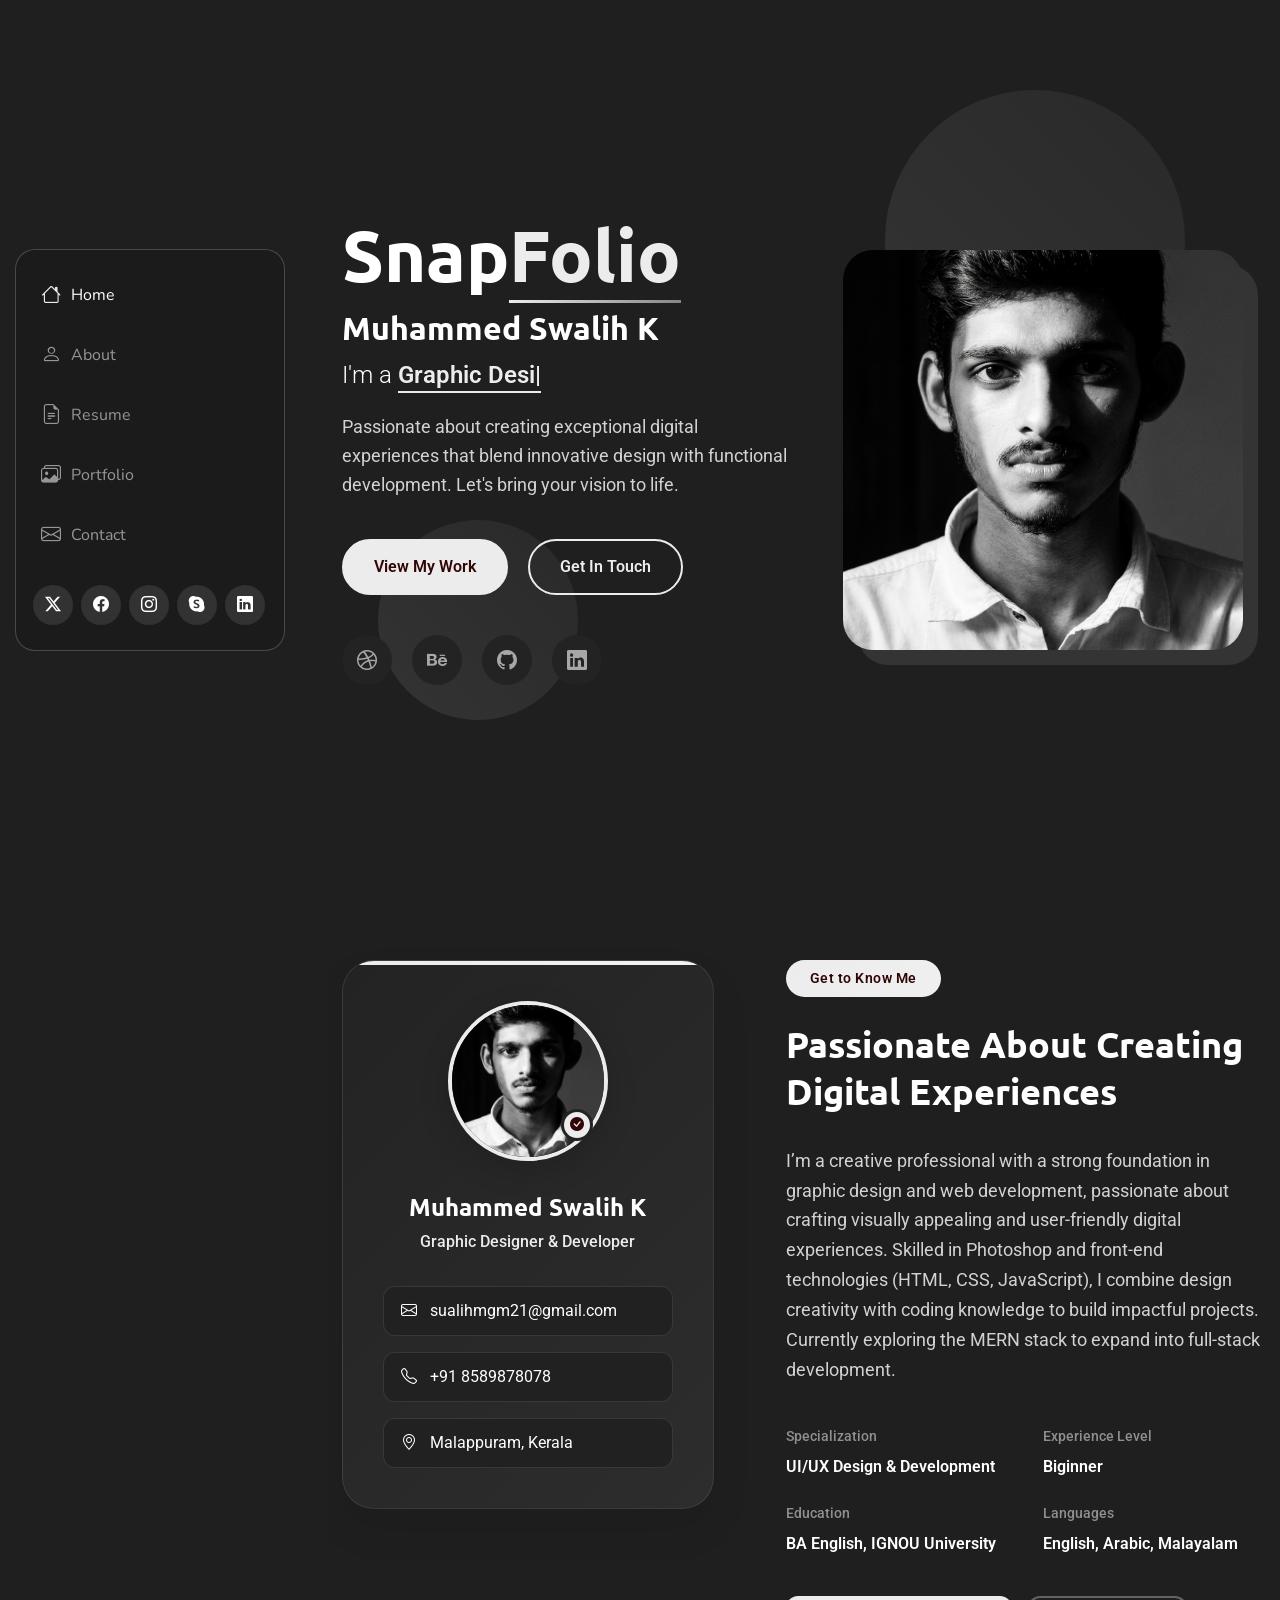
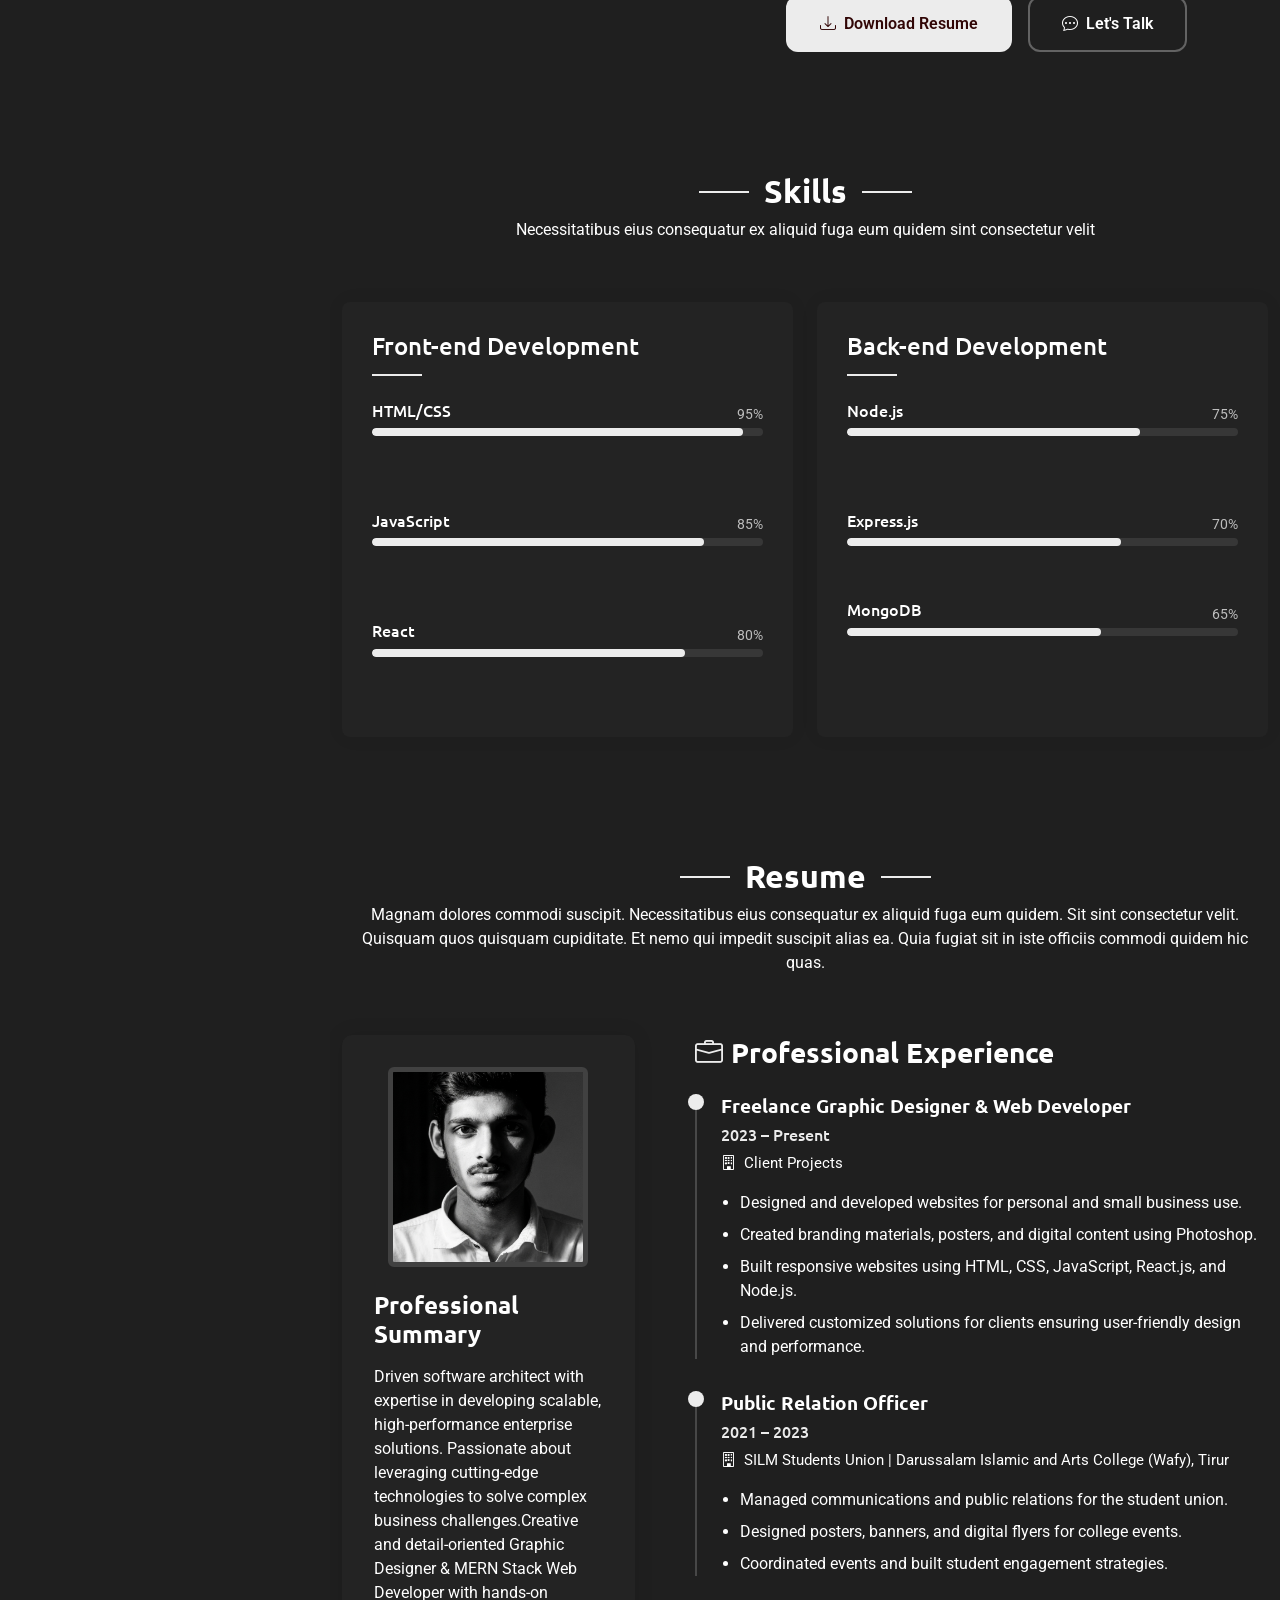
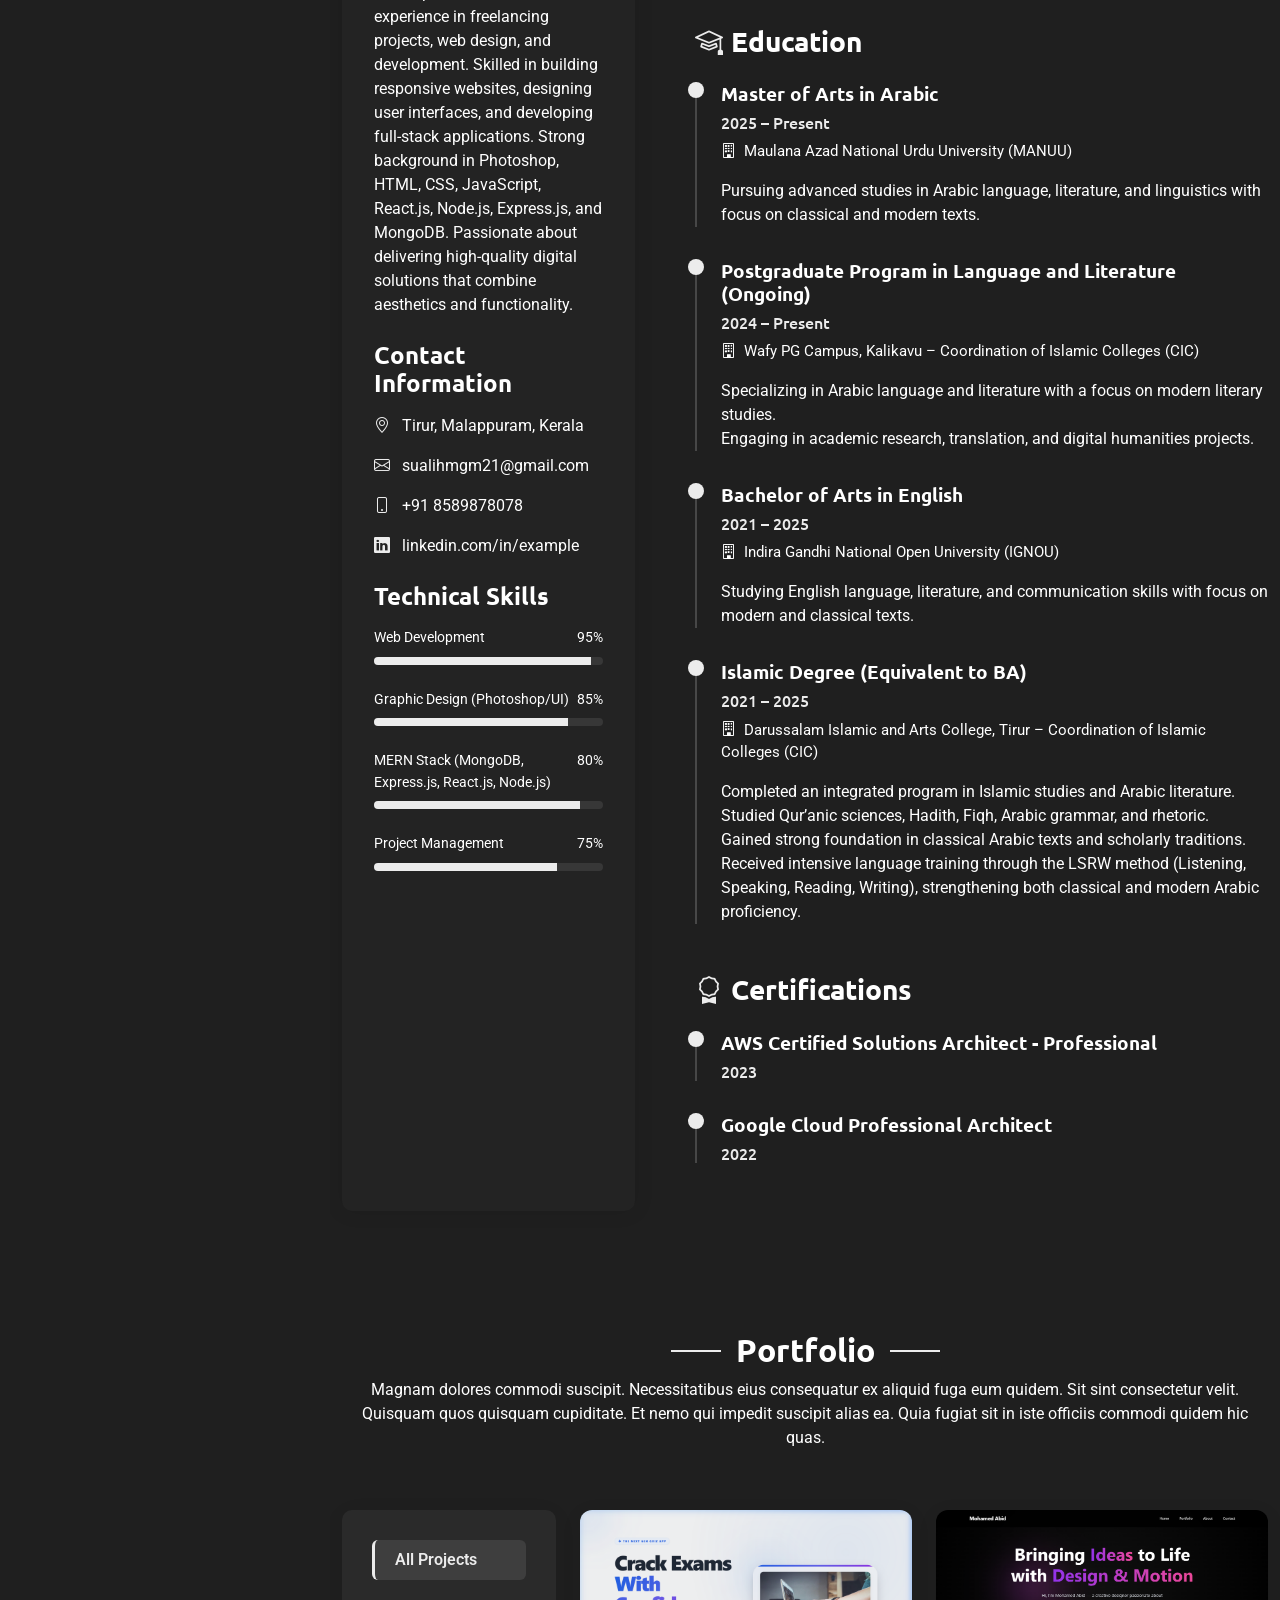
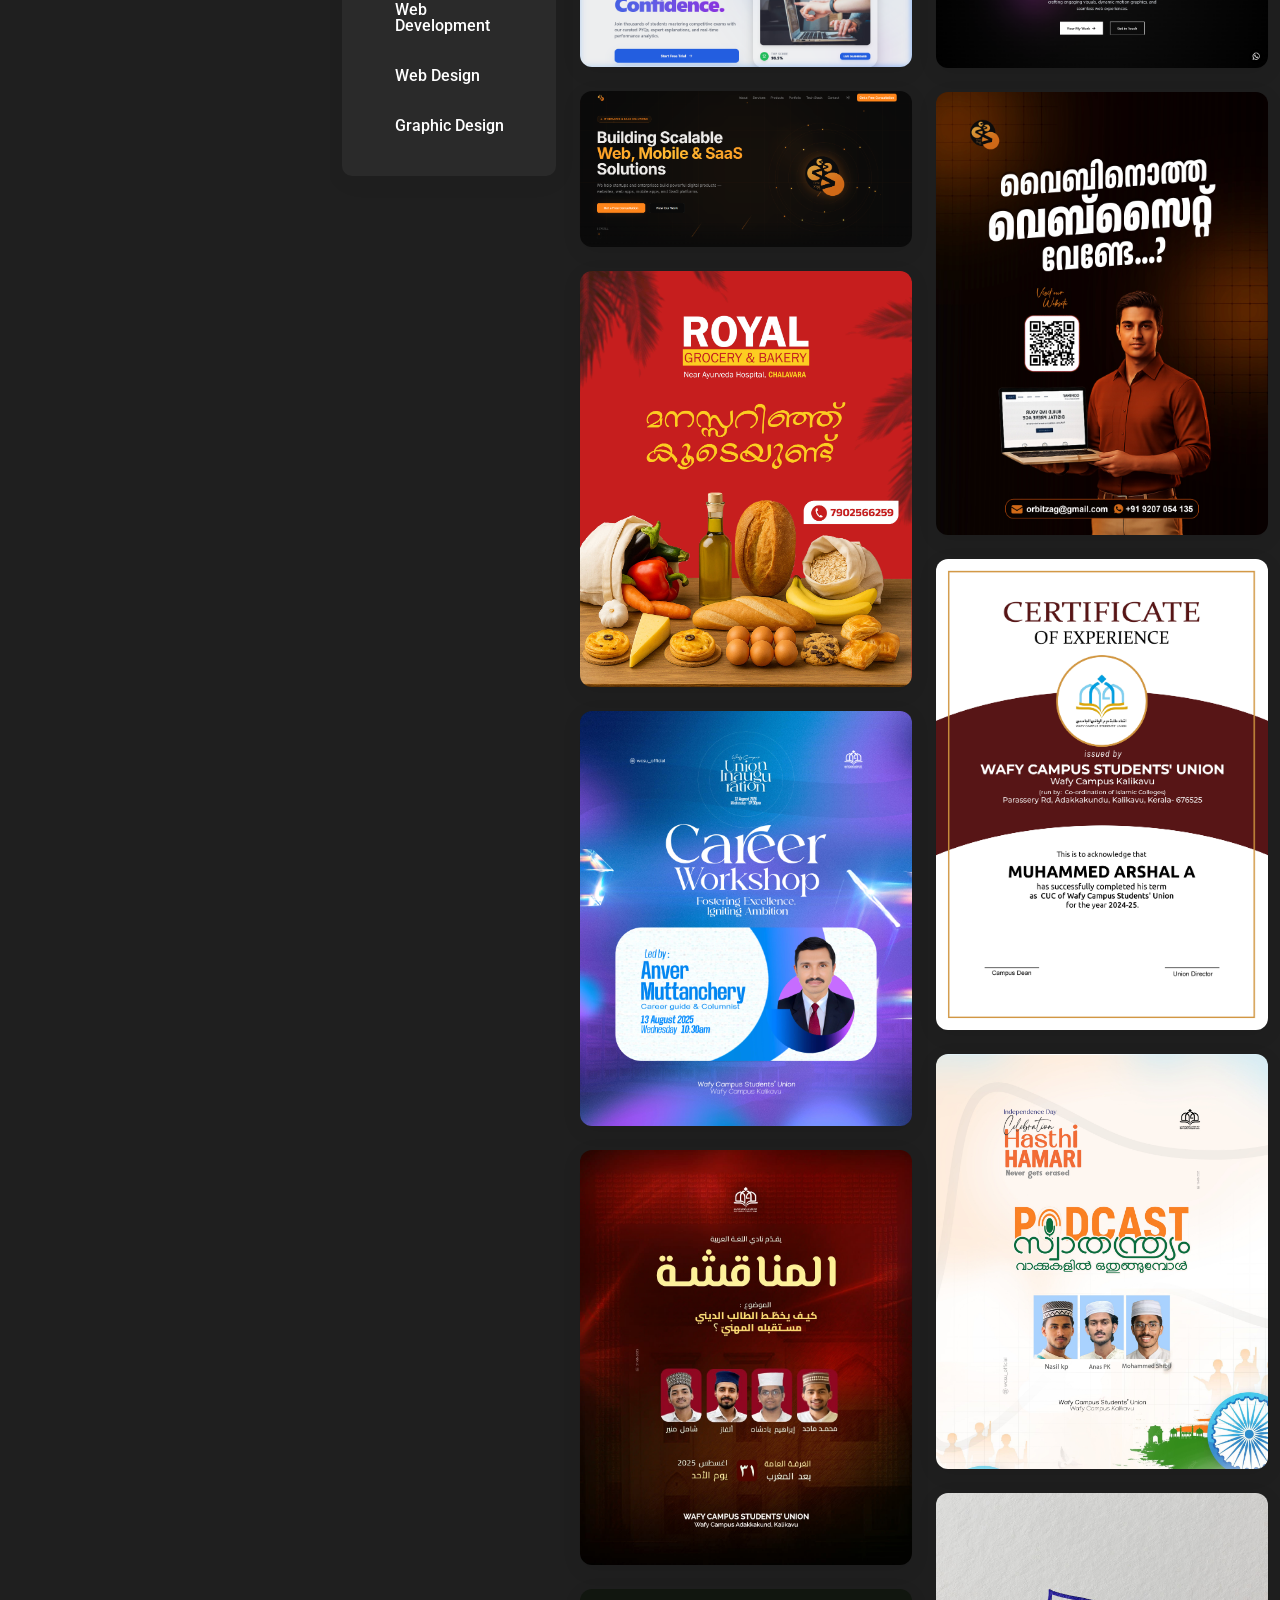
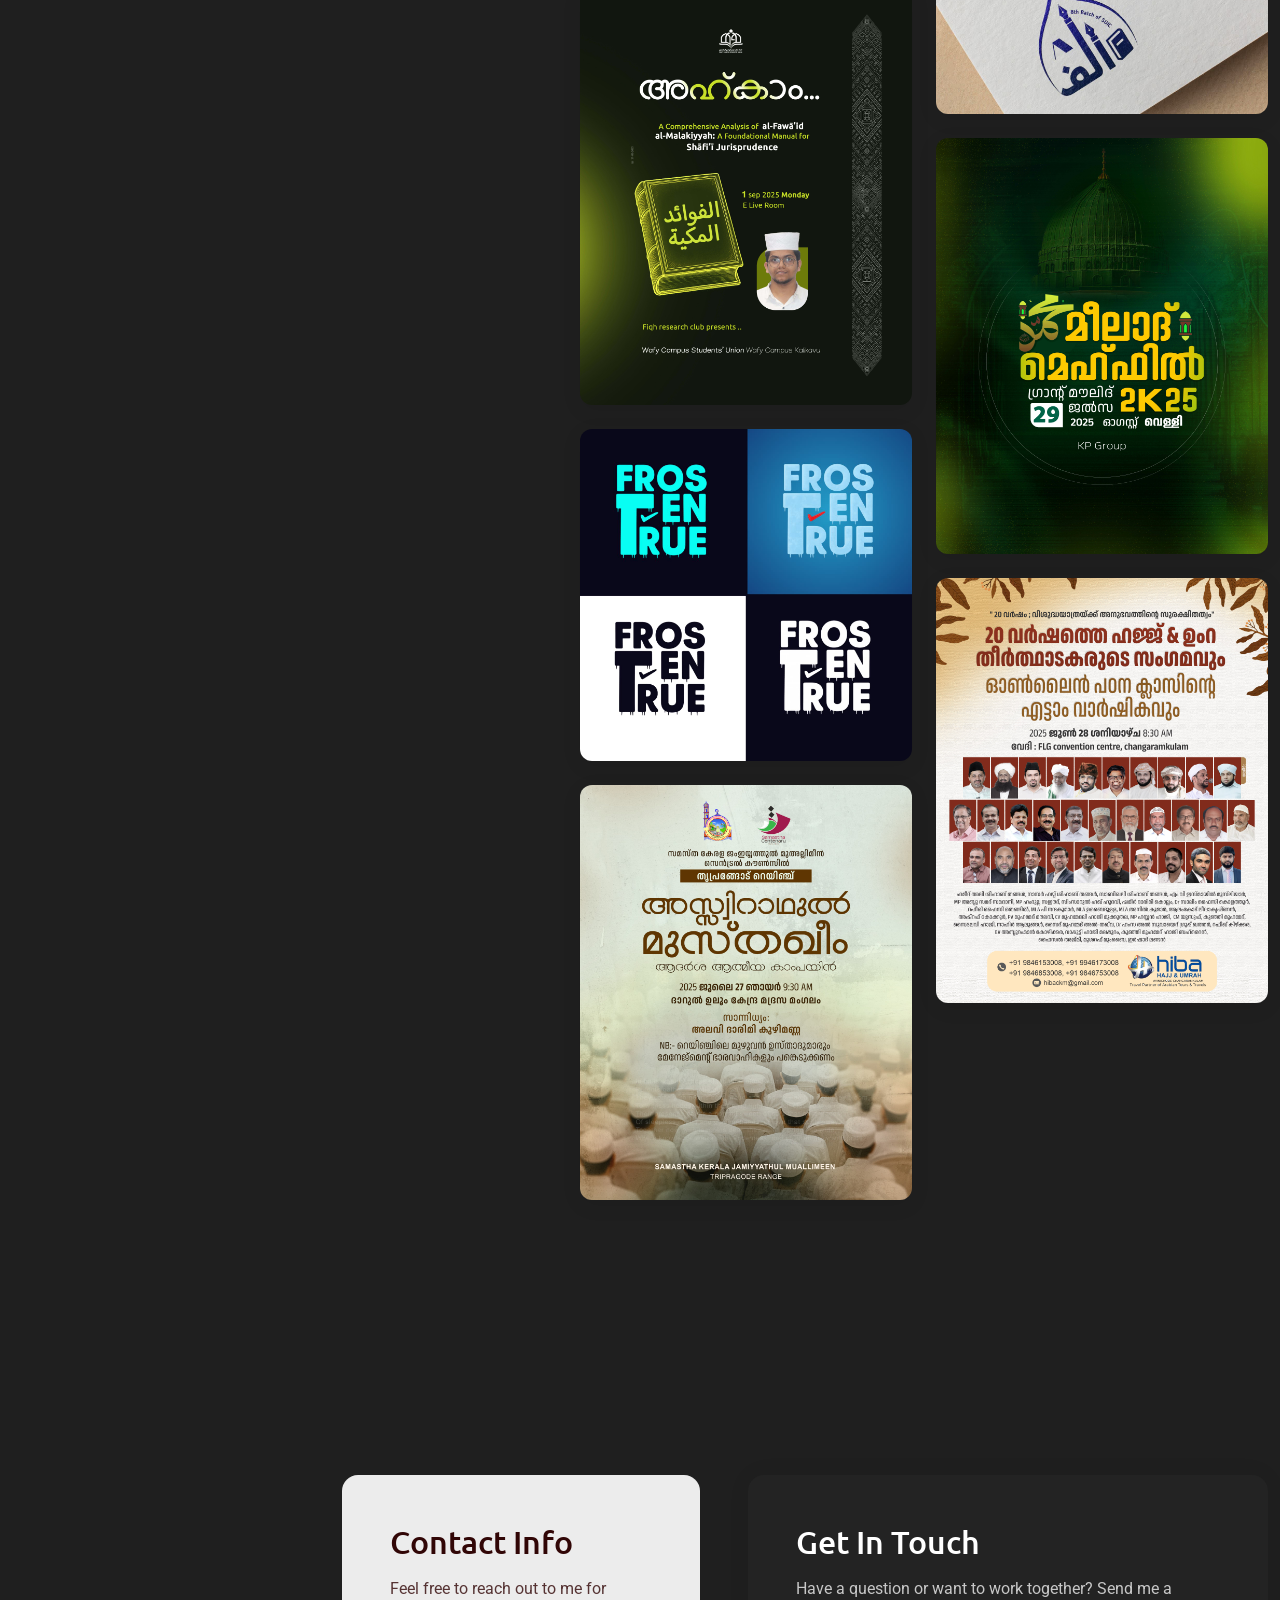
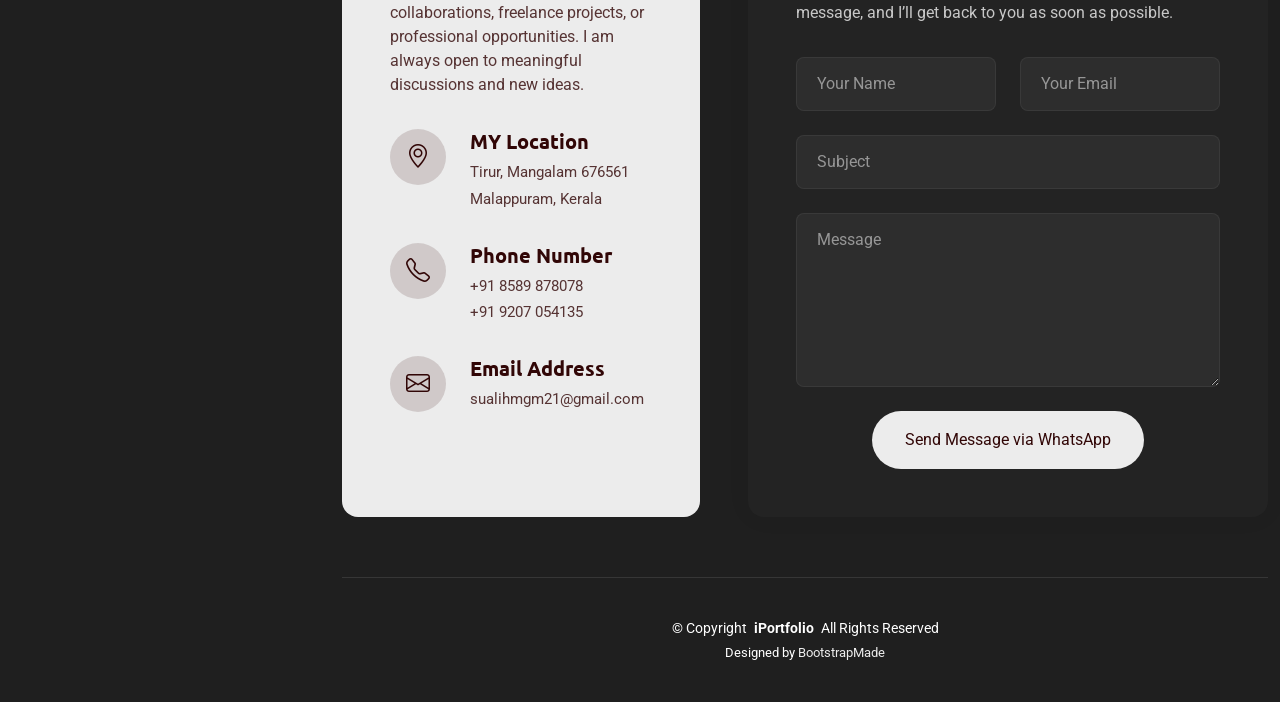
==== commit e64f25d4: "Update profile photo with new portrait" ====
--- a/index.html
+++ b/index.html
@@ -130,7 +130,7 @@
               <div class="hero-visual">
                 <div class="profile-container">
                   <div class="profile-background"></div>
-                  <img src="assets/img/profile/profile-2.png" alt="Muhammed swalih" class="profile-image">
+                  <img src="assets/img/profile/swalih.jpg" alt="Muhammed swalih" class="profile-image">
                 </div>
               </div>
             </div>
@@ -151,7 +151,7 @@
             <div class="profile-card">
               <div class="profile-header">
                 <div class="profile-image">
-                  <img src="assets/img/profile/profile-square-3.webp" alt="Profile Image" class="img-fluid">
+                  <img src="assets/img/profile/swalih.jpg" alt="Profile Image" class="img-fluid">
                 </div>
                 <div class="profile-badge">
                   <i class="bi bi-check-circle-fill"></i>
@@ -422,7 +422,7 @@
           <div class="col-lg-4">
             <div class="resume-side" data-aos="fade-right" data-aos-delay="100">
               <div class="profile-img mb-4">
-                <img src="assets/img/profile/profile-square-2.webp" alt="Profile" class="img-fluid rounded">
+                <img src="assets/img/profile/swalih.jpg" alt="Profile" class="img-fluid rounded">
               </div>
 
               <h3>Professional Summary</h3>
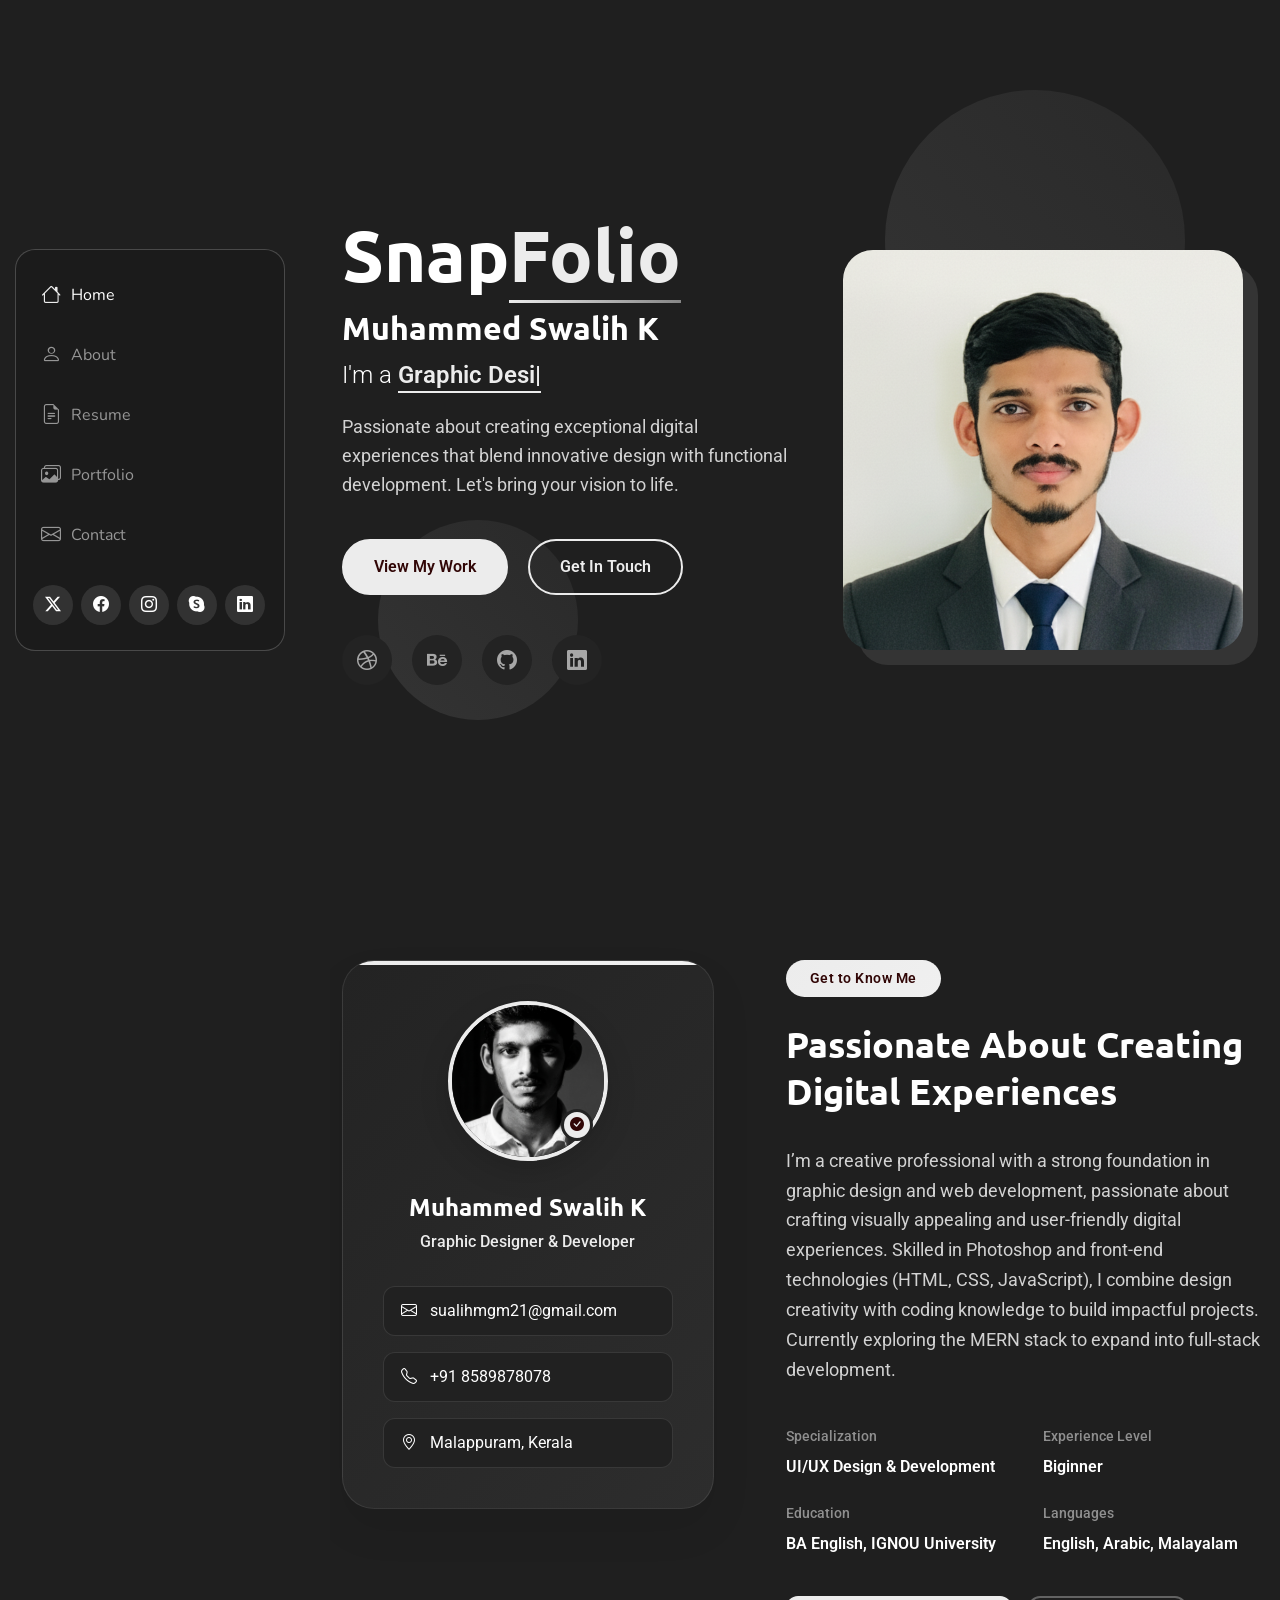
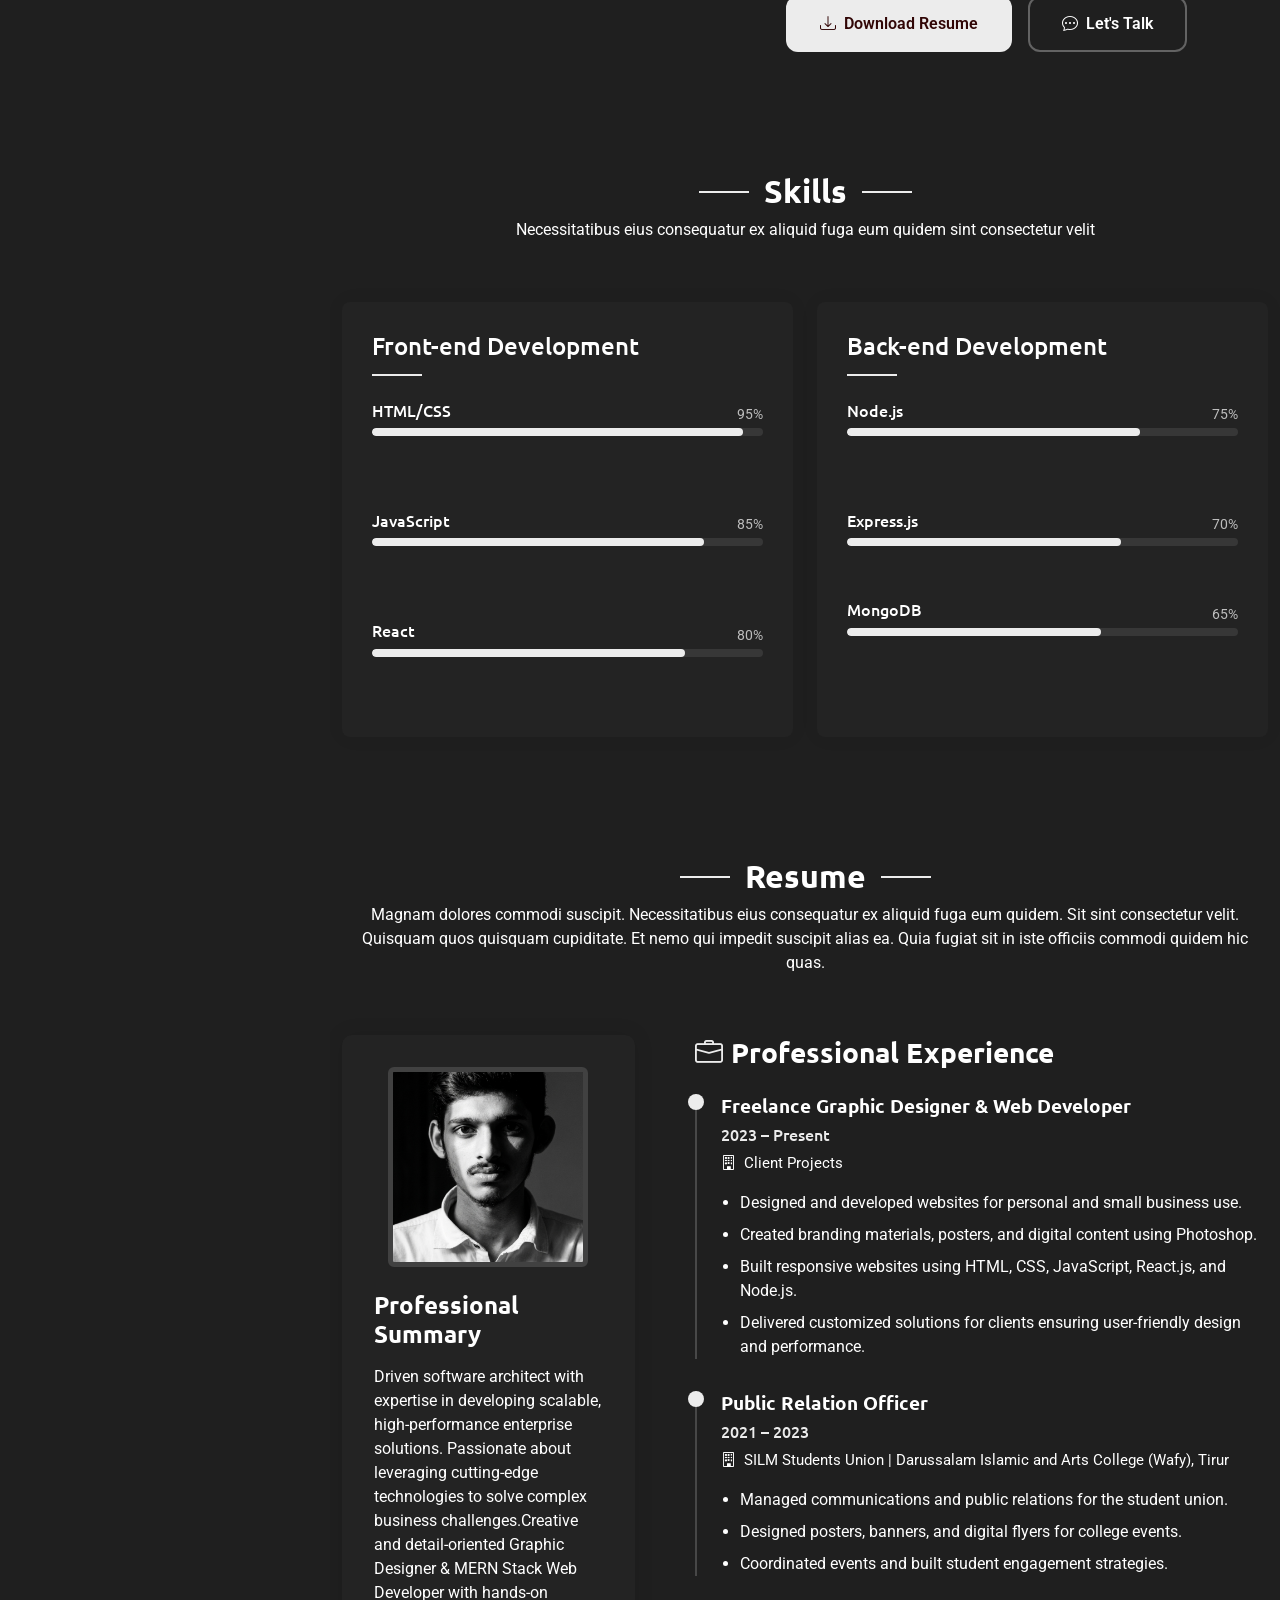
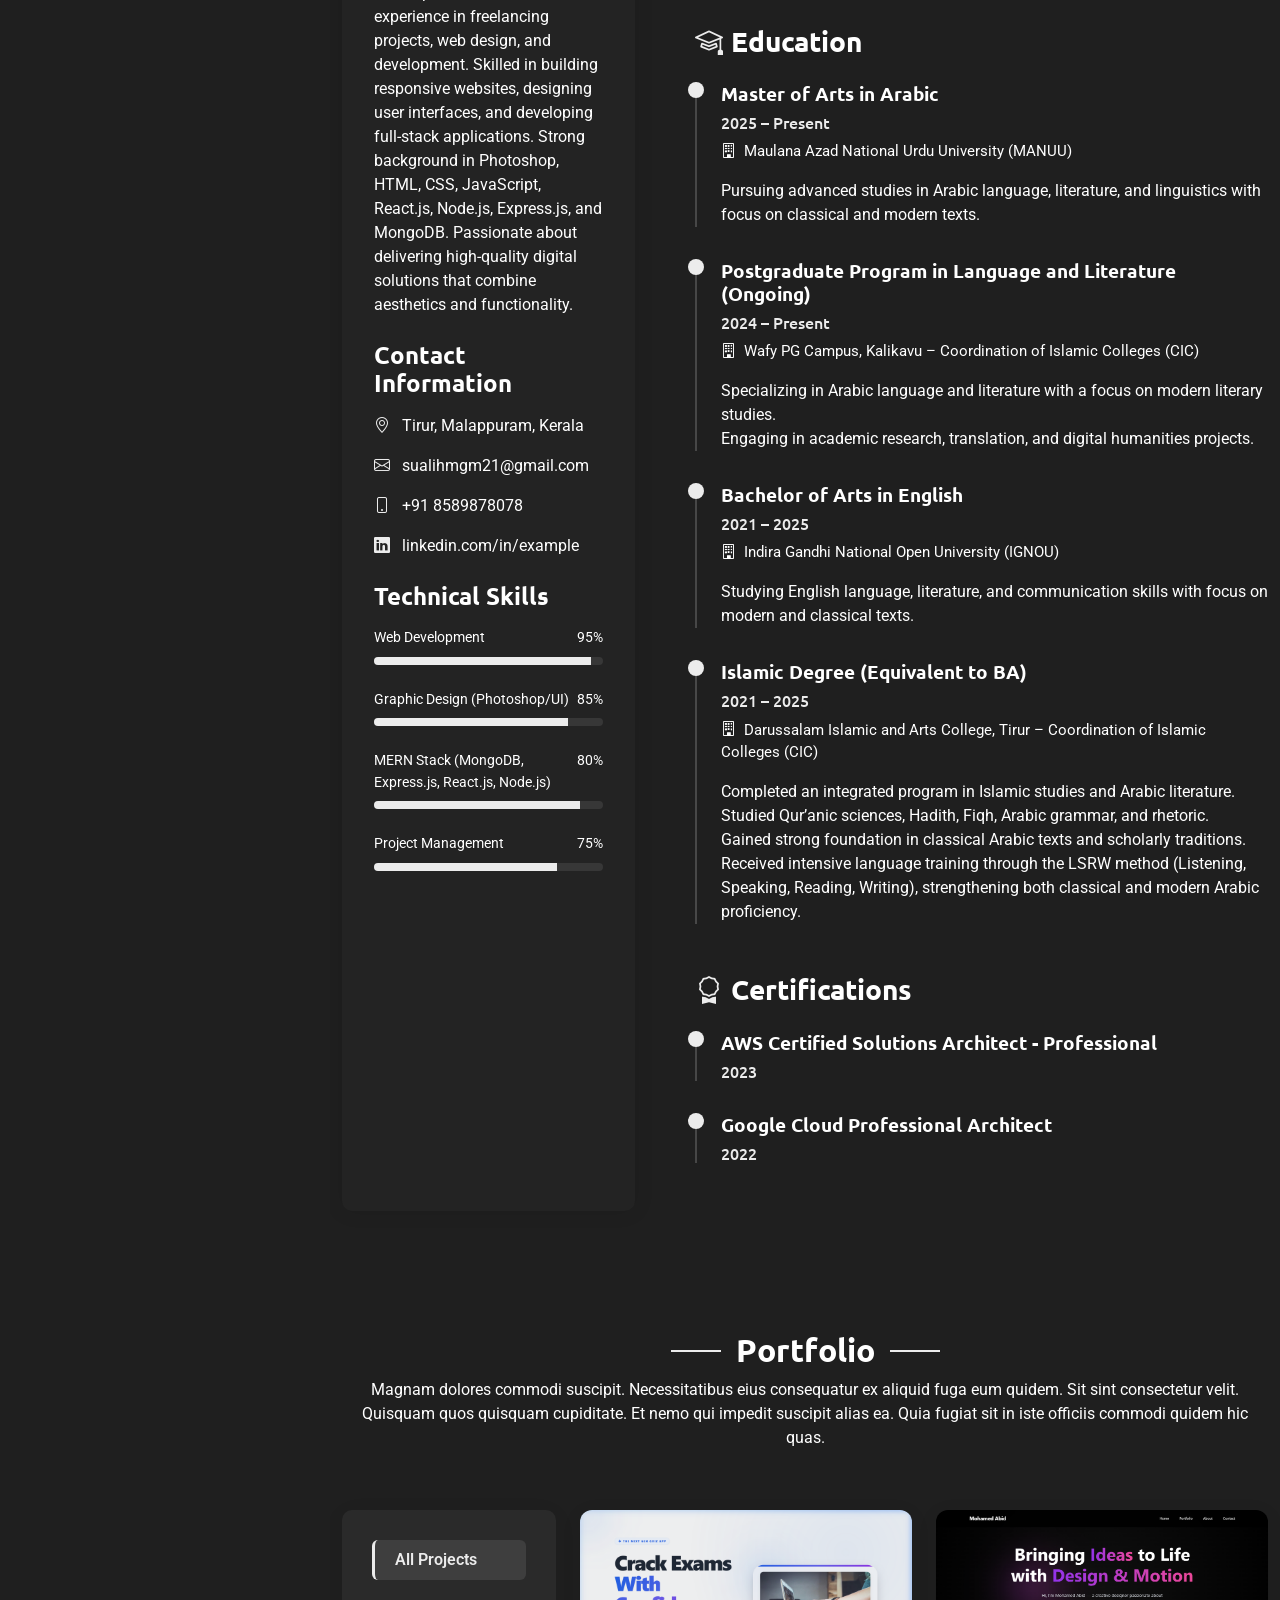
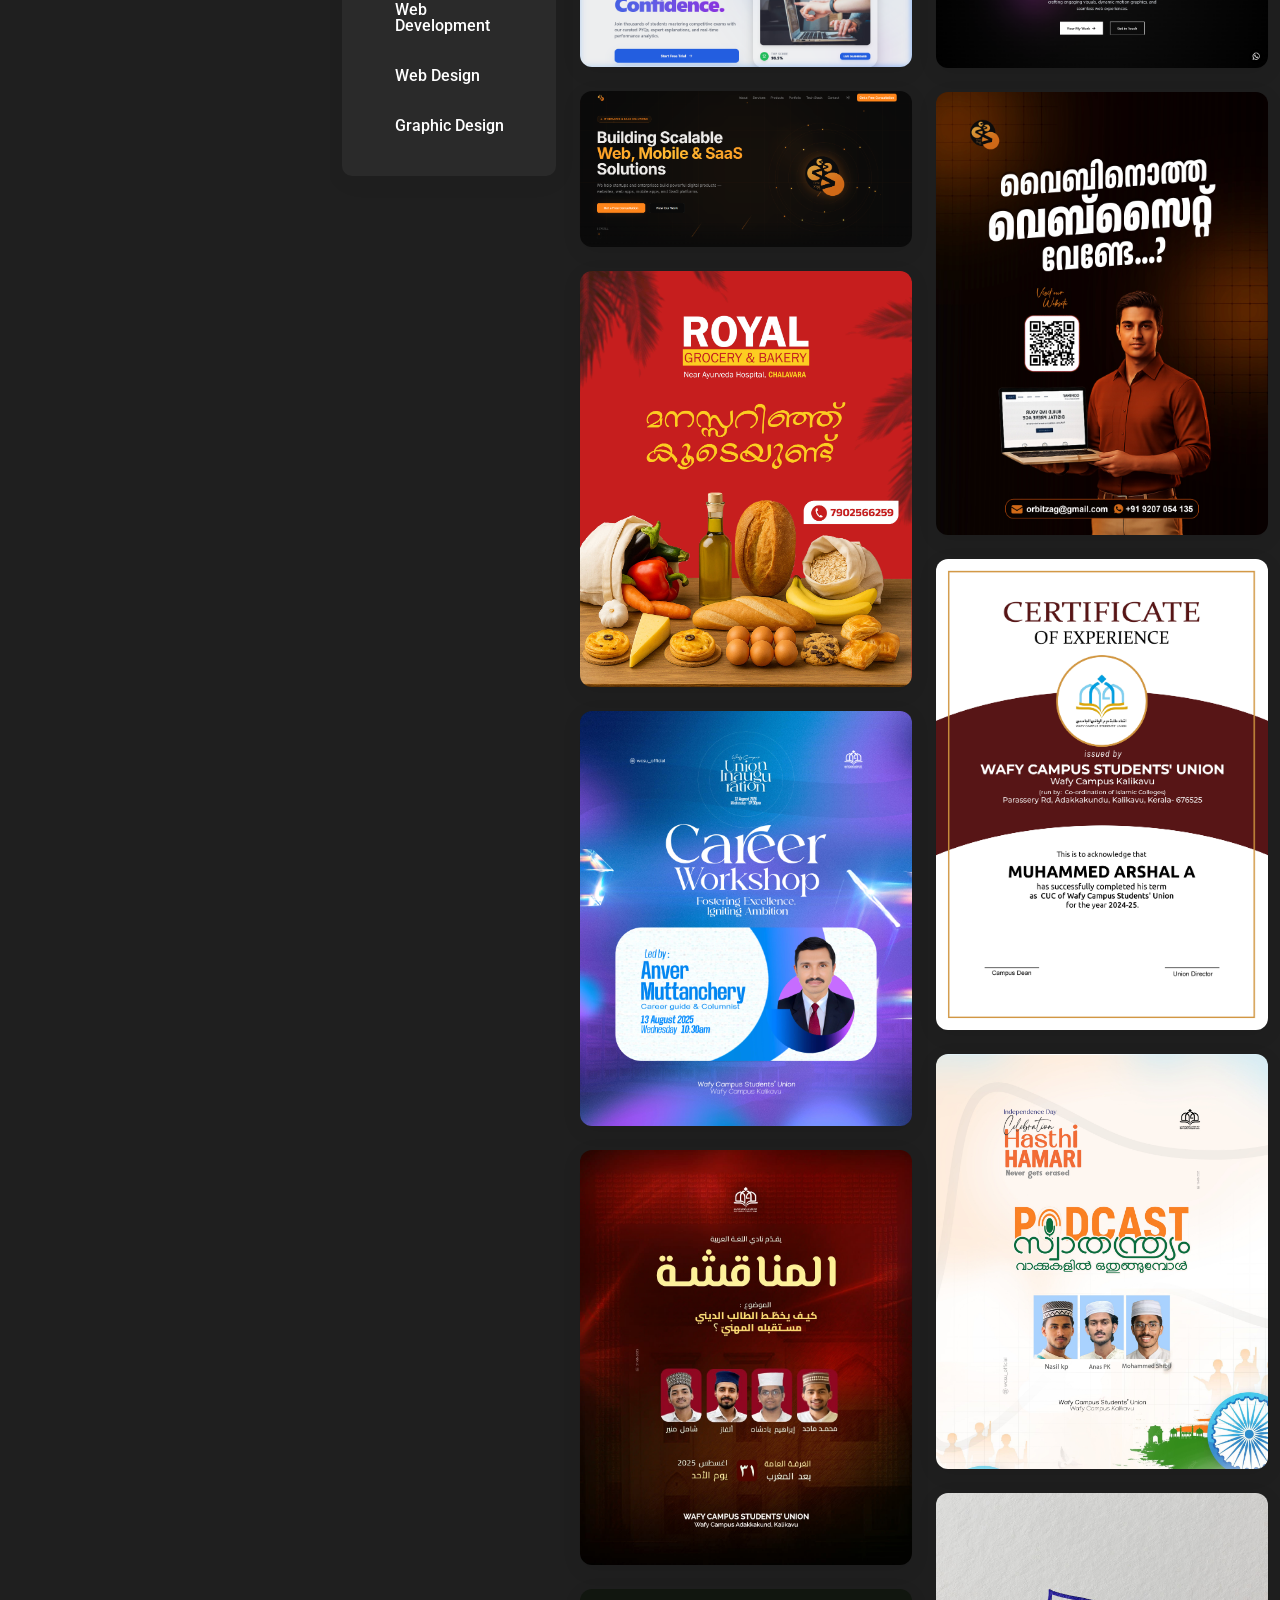
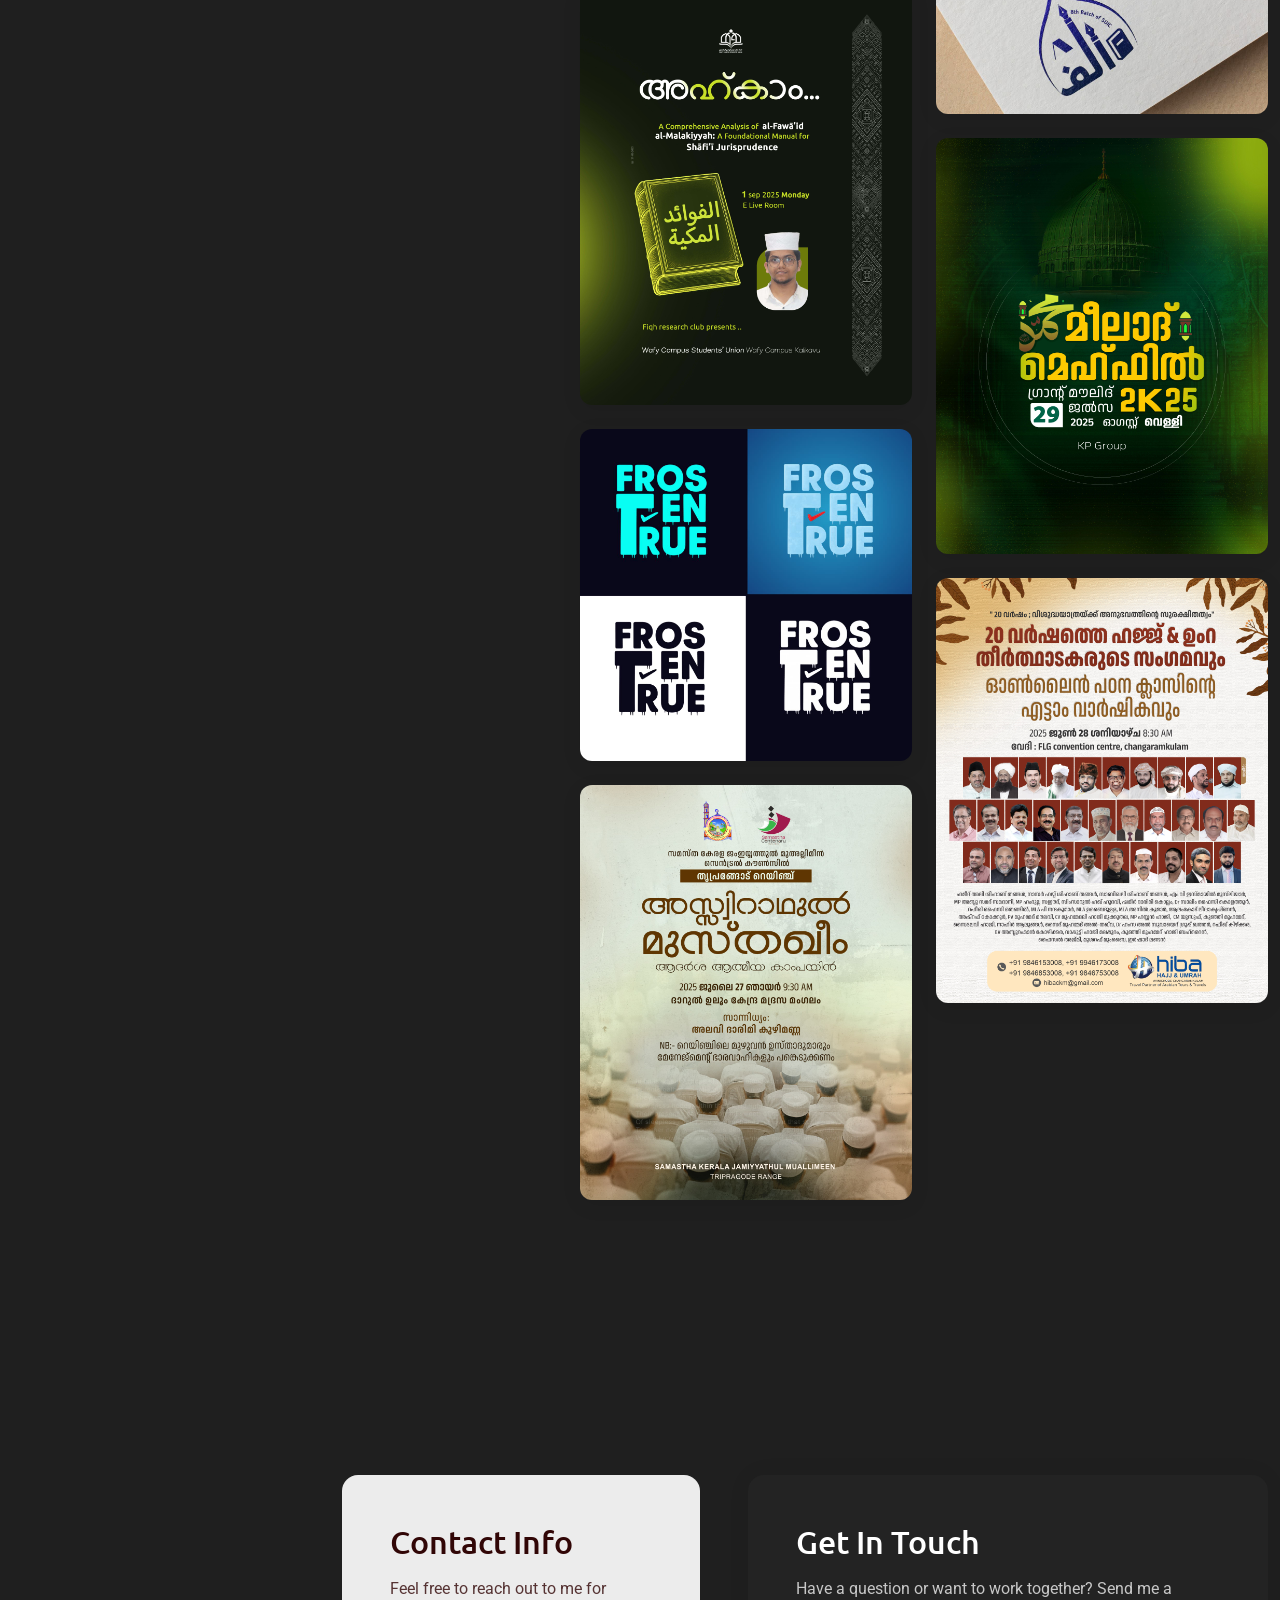
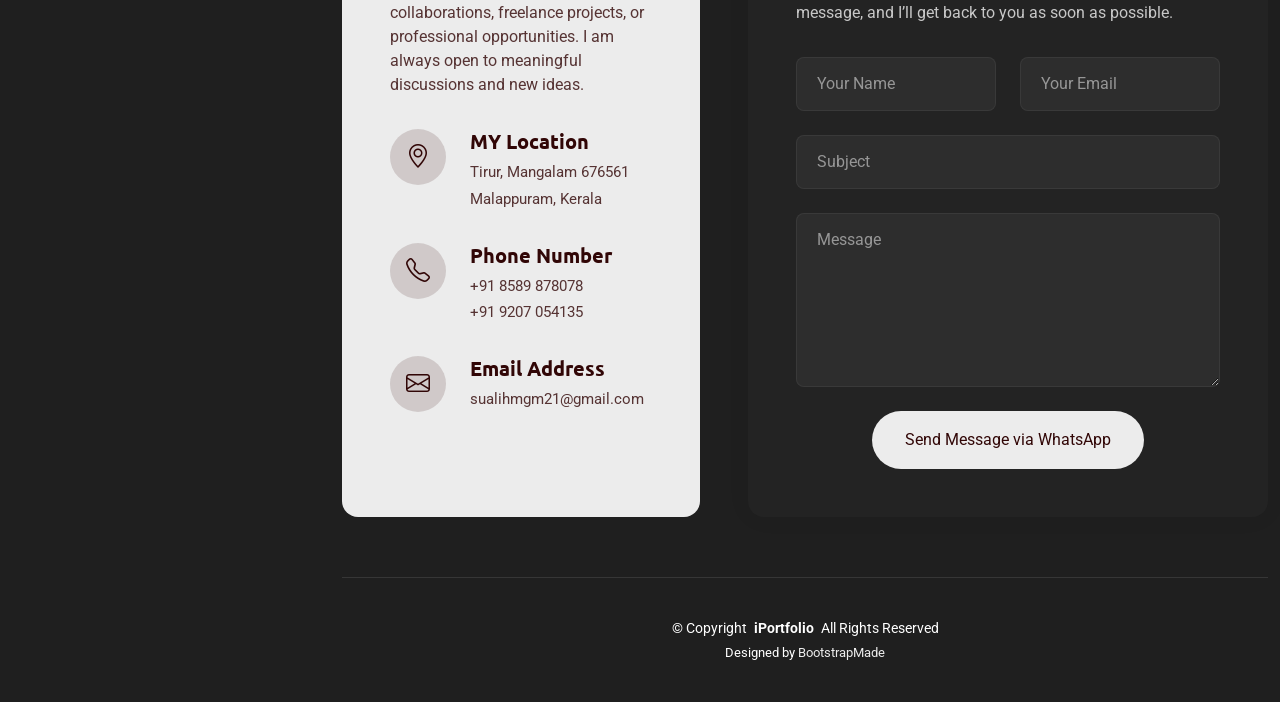
==== commit 2c8914d9: "Revert hero section image to original" ====
--- a/index.html
+++ b/index.html
@@ -130,7 +130,7 @@
               <div class="hero-visual">
                 <div class="profile-container">
                   <div class="profile-background"></div>
-                  <img src="assets/img/profile/swalih.jpg" alt="Muhammed swalih" class="profile-image">
+                  <img src="assets/img/profile/profile-2.png" alt="Muhammed swalih" class="profile-image">
                 </div>
               </div>
             </div>
